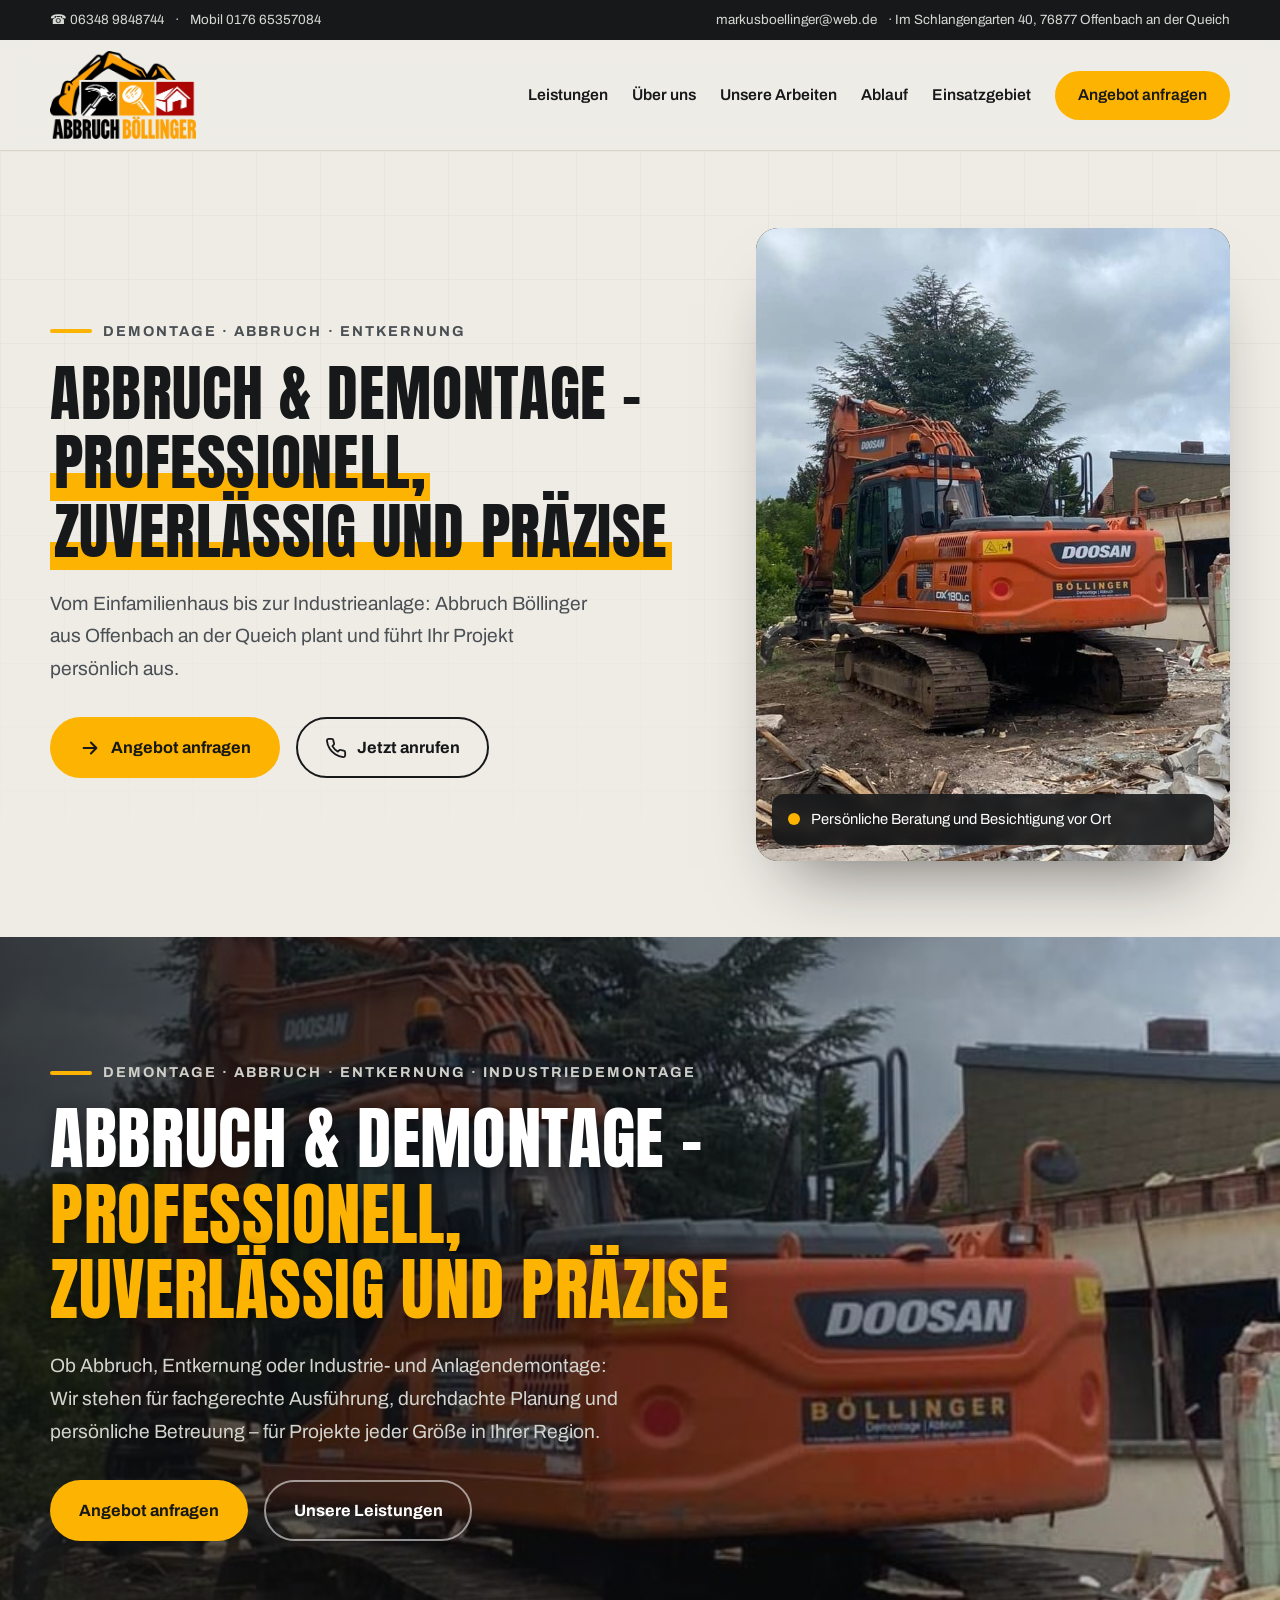
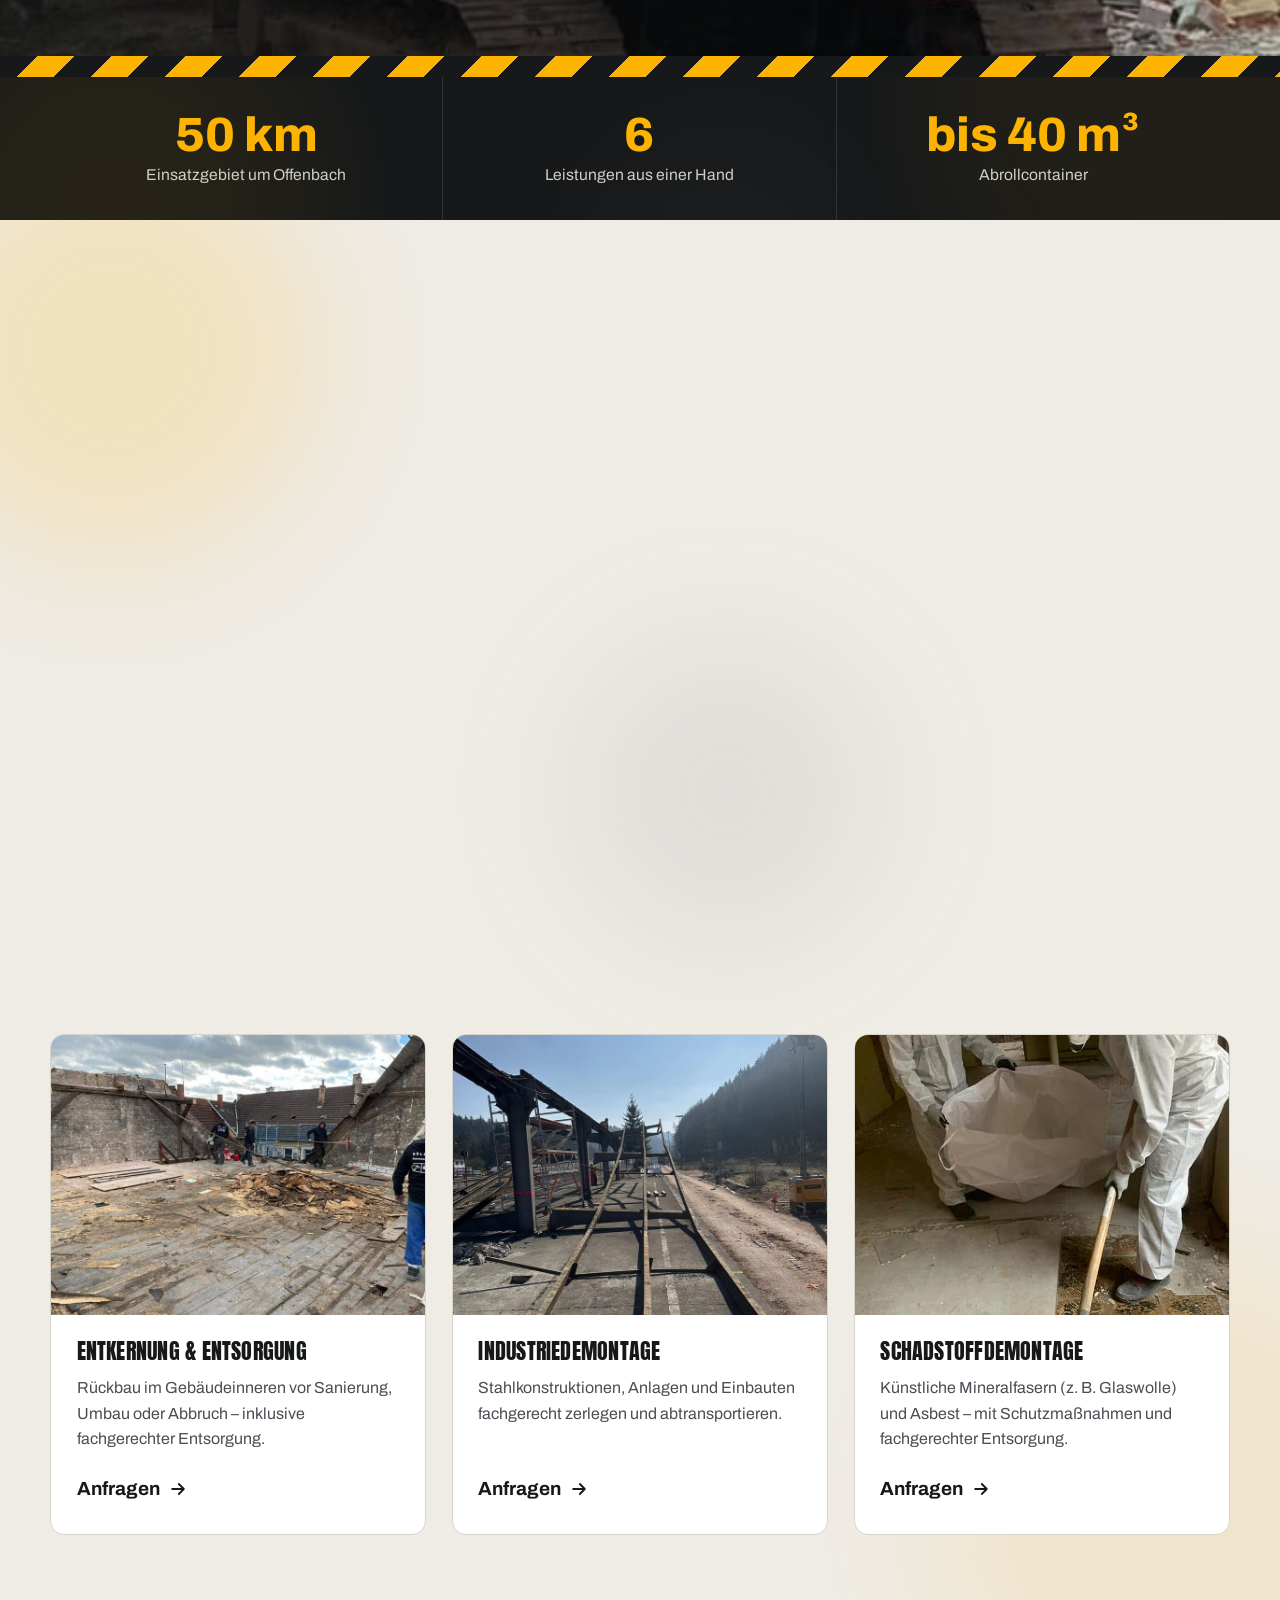
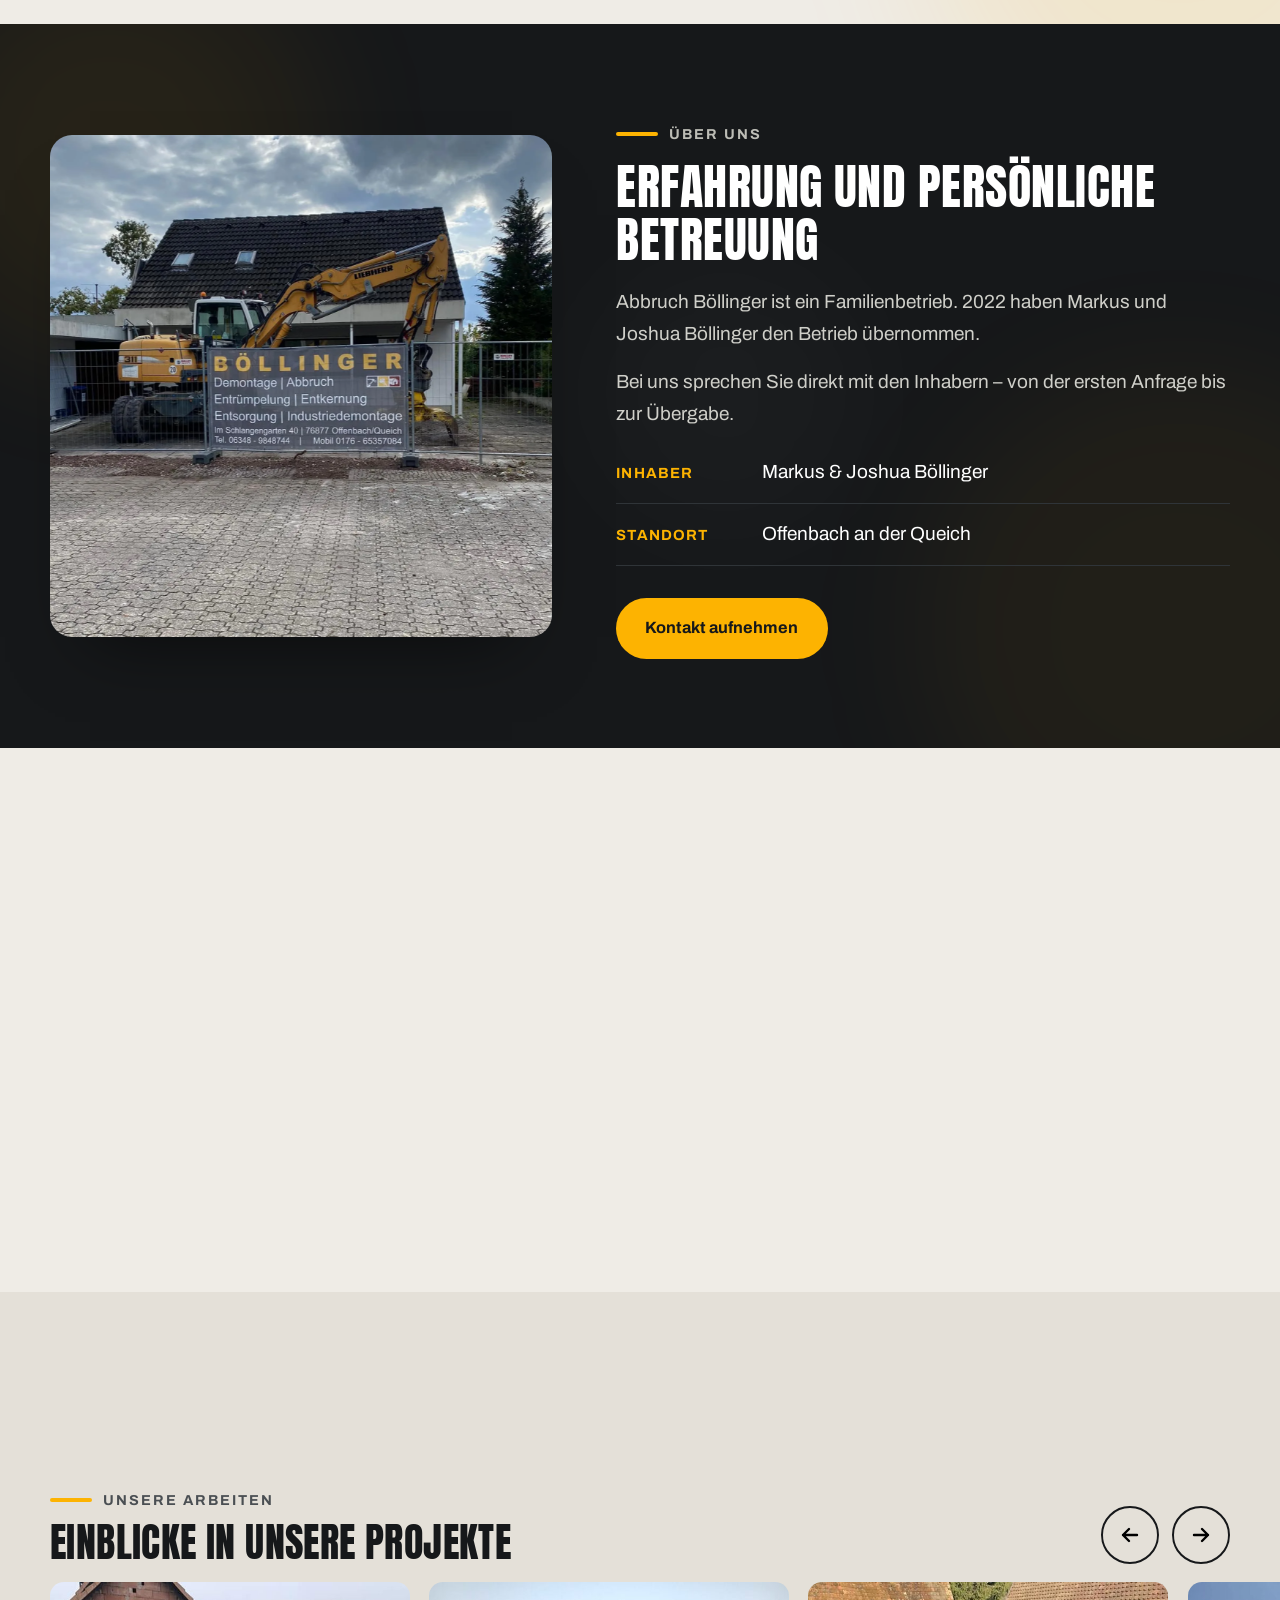
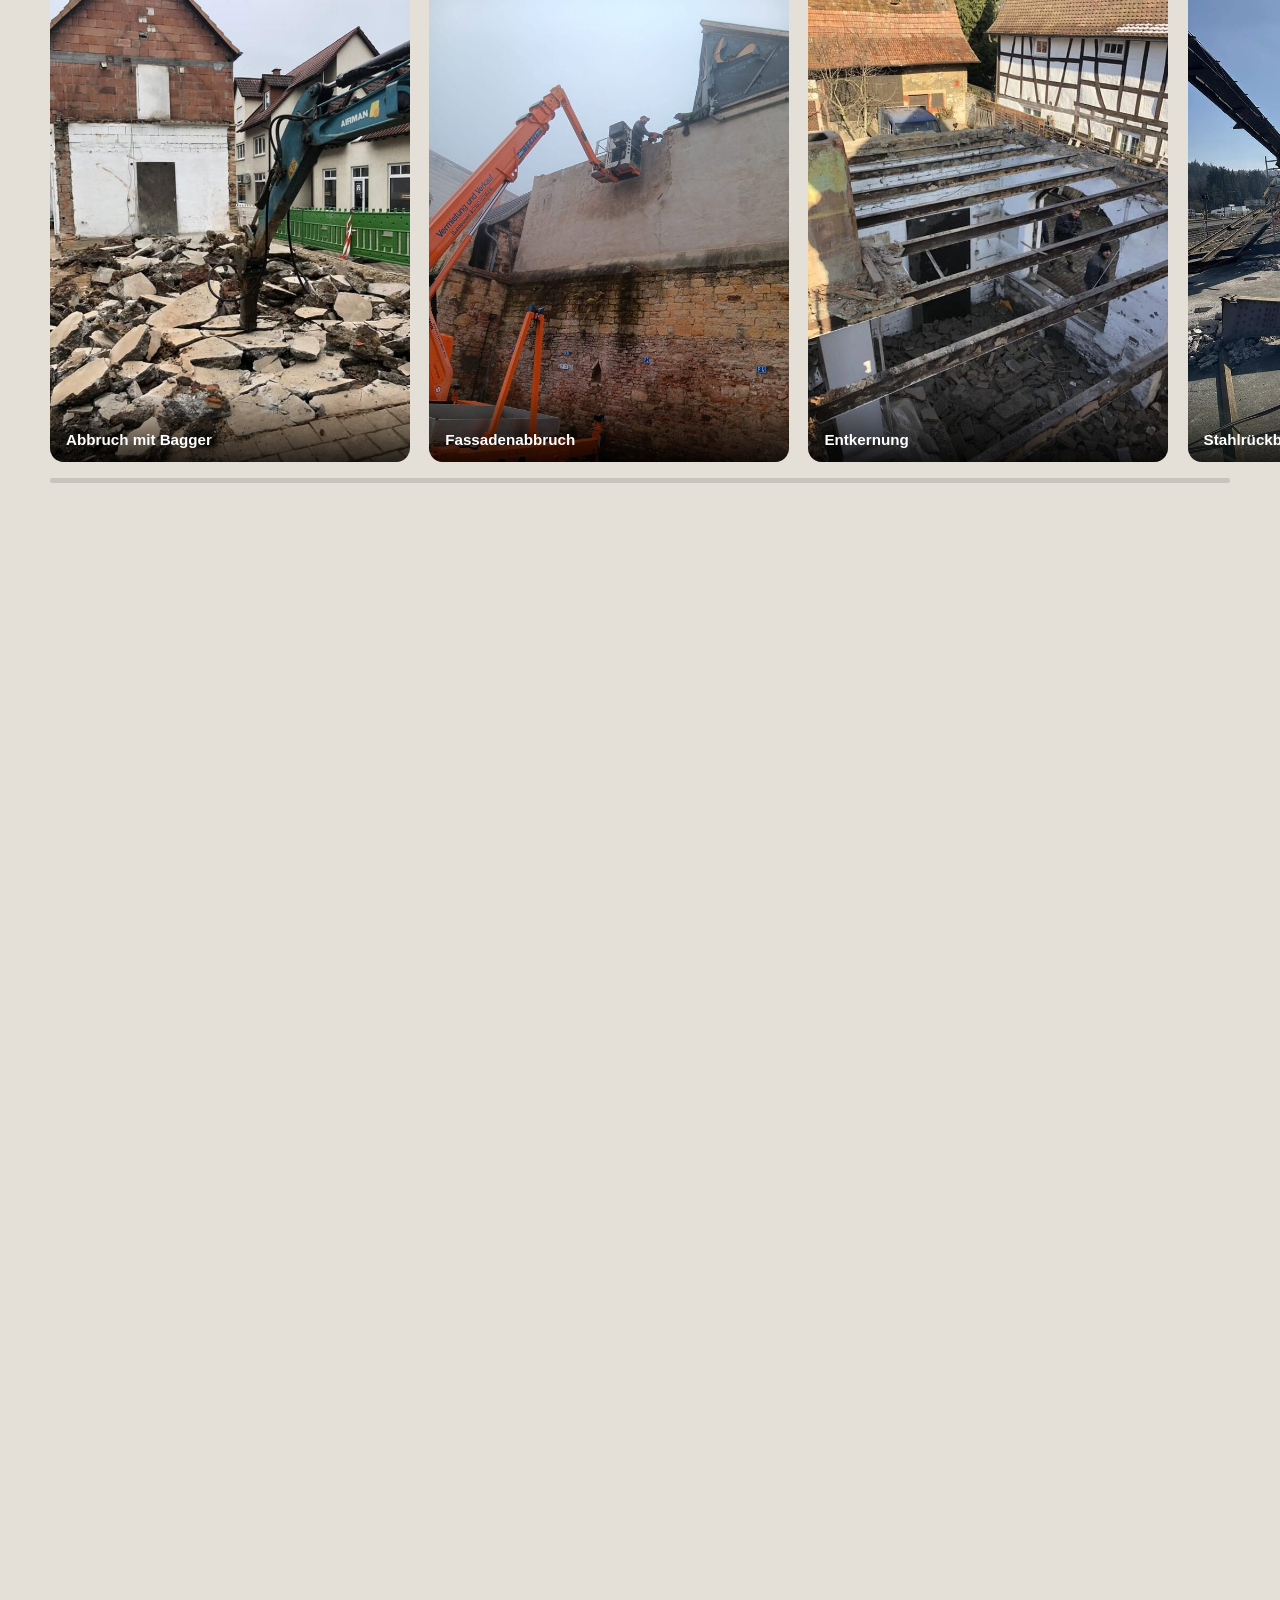
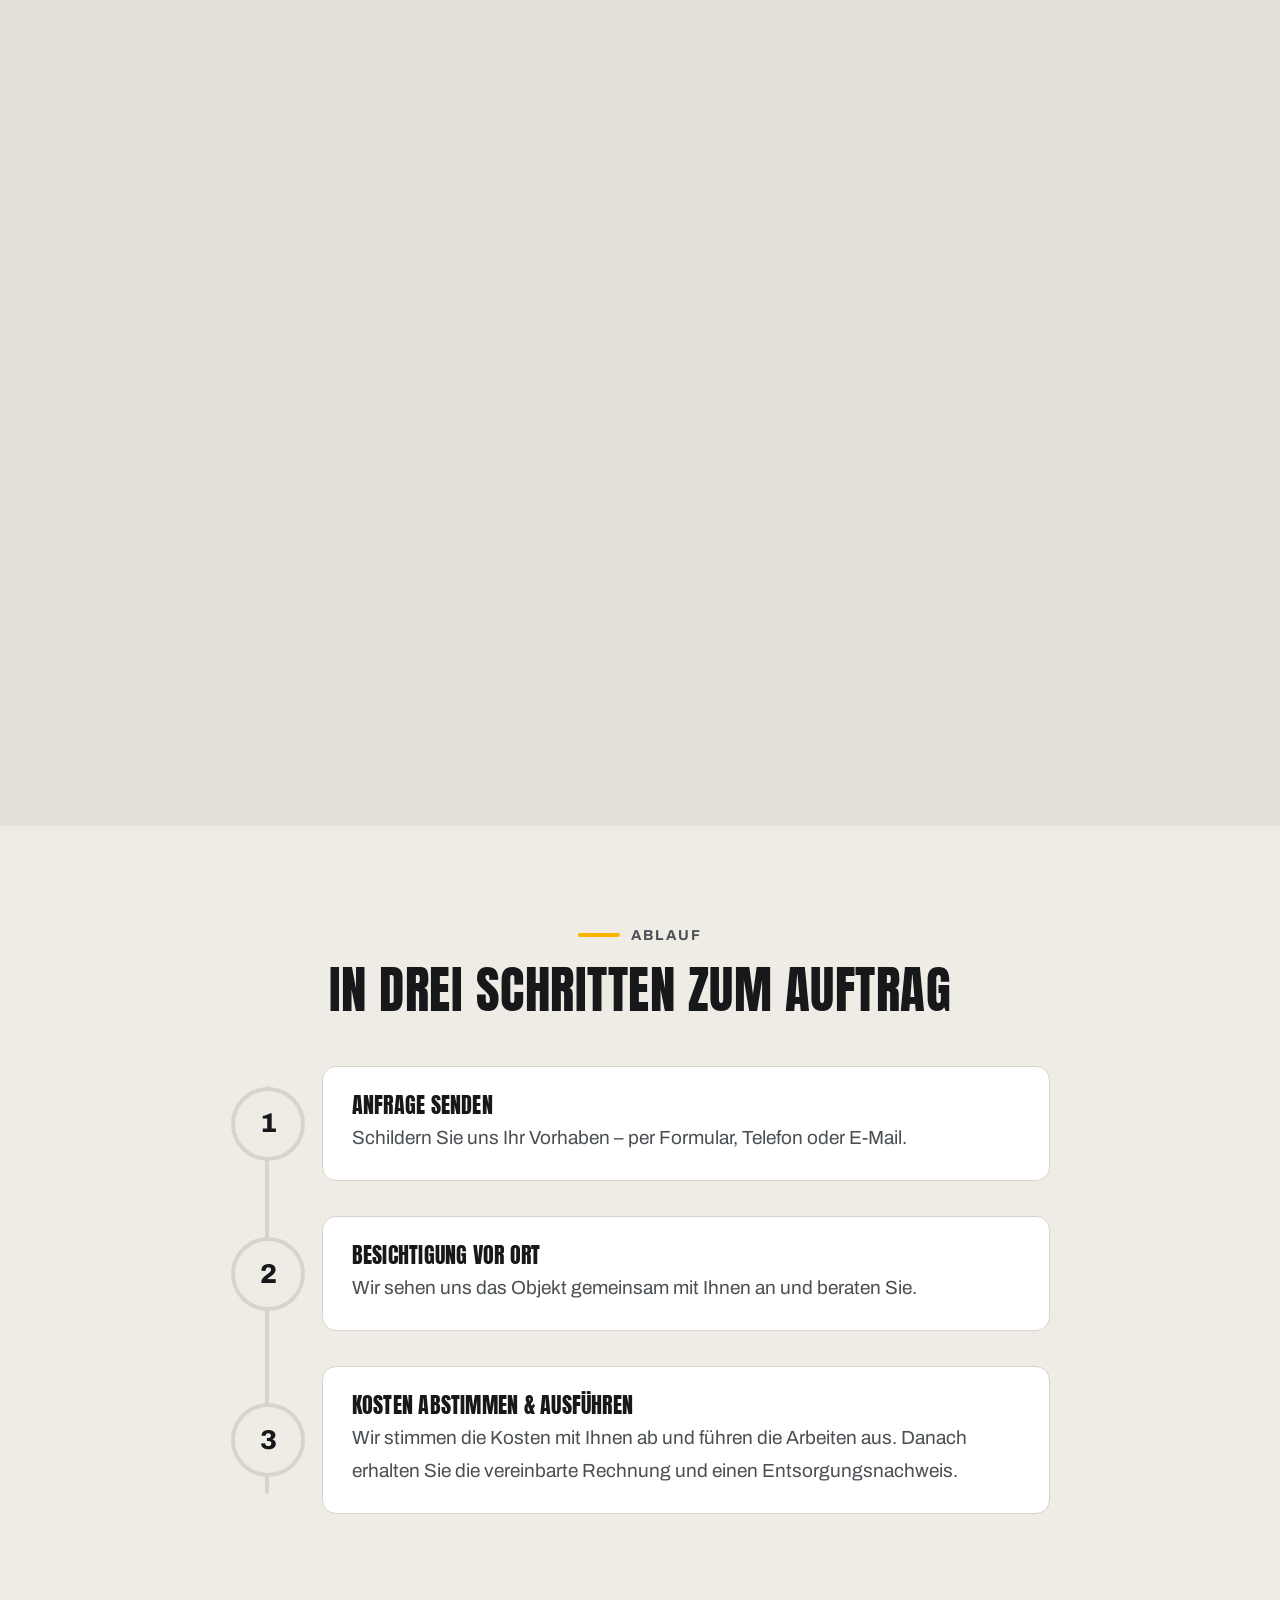
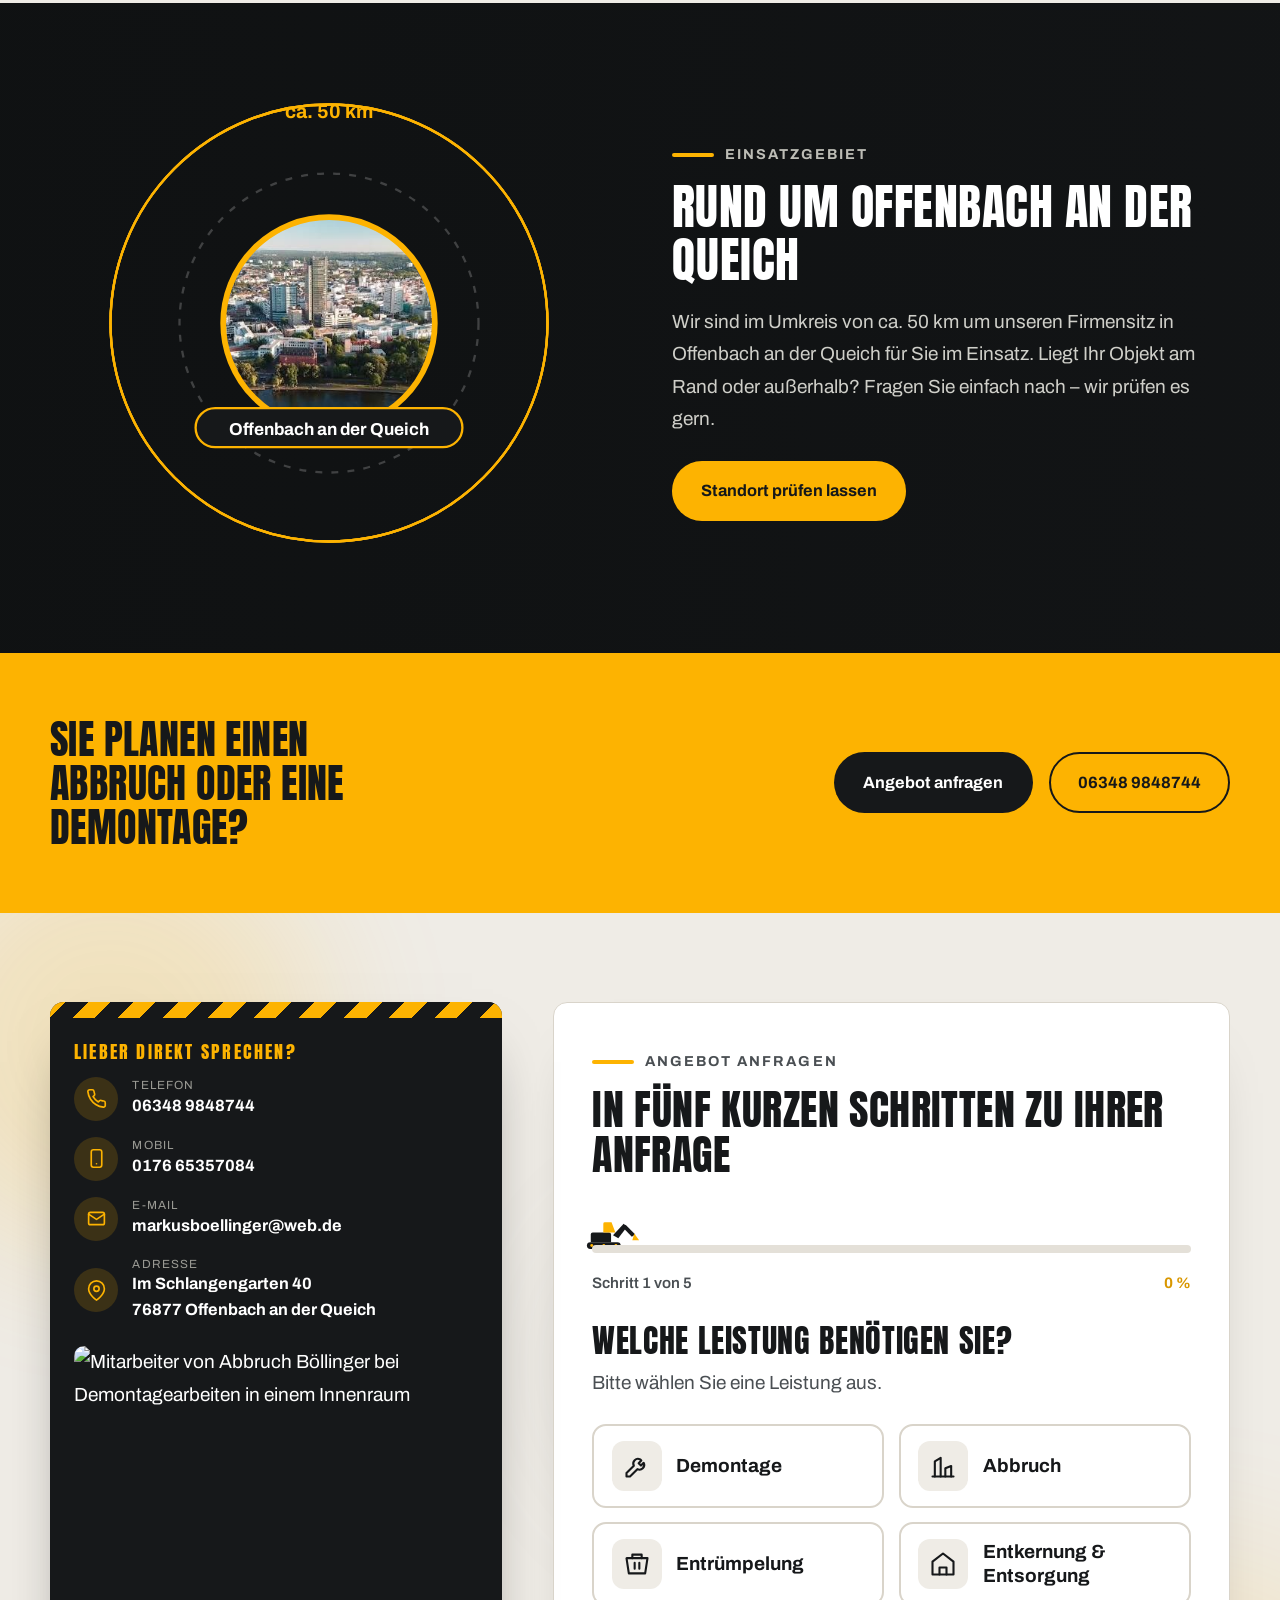
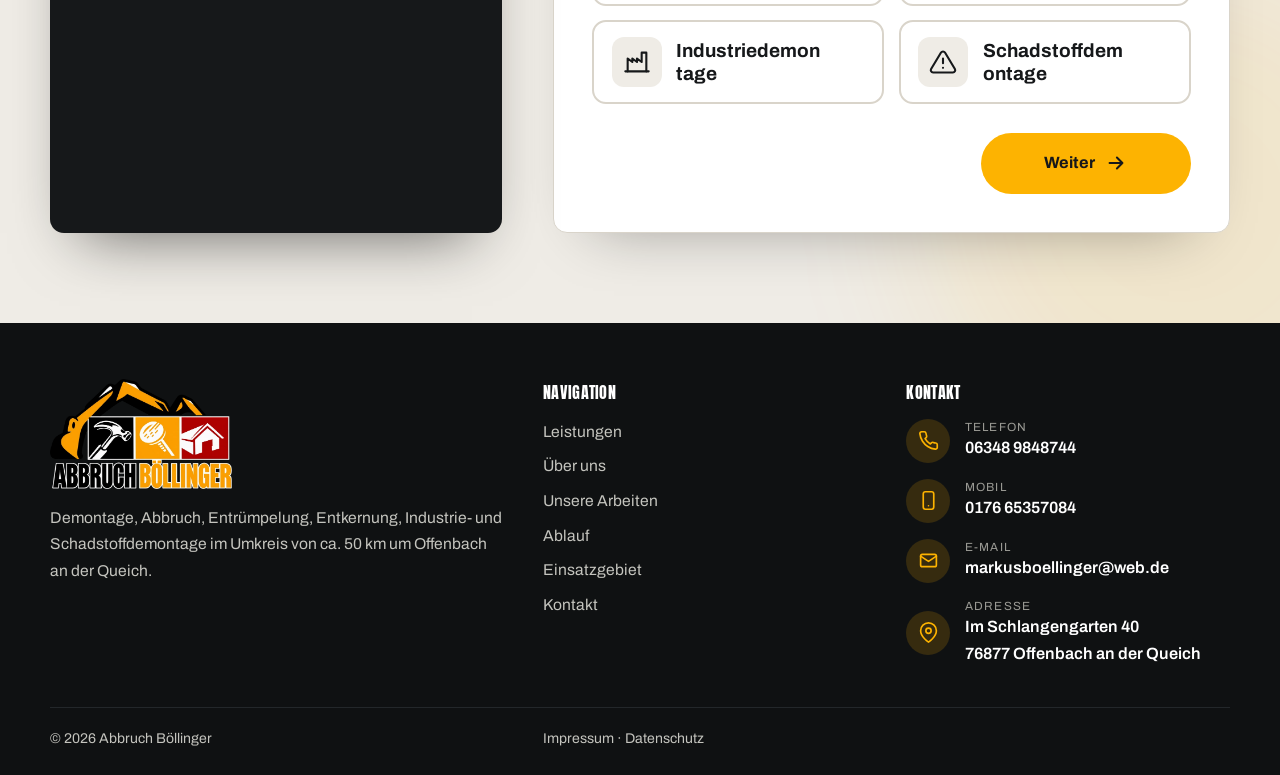
==== design2.html @ 09e42f6f "design2: Overlay der schwarzen Hero-Variante heller, Bild sichtbar Co-Authored-By: Claude Opus 5.5 <" ====
<!DOCTYPE html>
<html lang="de">
<head>
<meta charset="UTF-8" />
<meta name="viewport" content="width=device-width, initial-scale=1.0" />
<title>Abbruch Böllinger – Abbruch, Demontage &amp; Entkernung | Design 2</title>
<meta name="description" content="Abbruch Böllinger aus Offenbach an der Queich: Demontage, Abbruch, Entrümpelung, Entkernung, Industrie- und Schadstoffdemontage im Umkreis von ca. 50 km um Offenbach an der Queich." />
<meta name="theme-color" content="#16181a" />
<meta name="robots" content="noindex" />
<link rel="icon" href="assets/images/favicon.png" type="image/png" />
<link rel="preconnect" href="https://fonts.googleapis.com" />
<link rel="preconnect" href="https://fonts.gstatic.com" crossorigin />
<link href="https://fonts.googleapis.com/css2?family=Anton&family=Archivo:wght@400;500;600;700;800&display=swap" rel="stylesheet" />
<script>document.documentElement.classList.add('js');</script>
<style>
:root{
  --gold:#fdb301; --gold-d:#d99700; --fh:"Anton",Impact,"Arial Narrow",sans-serif; --ink:#16181a; --ink-2:#23272a; --concrete:#efece6; --concrete-2:#e4e0d8;
  --white:#fff; --grey:#4a4f53; --line:#d9d4ca; --red:#b3261e;
  --ff:"Archivo",system-ui,-apple-system,"Segoe UI",Roboto,sans-serif;
  --ease:cubic-bezier(.22,.7,.2,1); --r:14px; --wrap:1180px;
}
*,*::before,*::after{box-sizing:border-box}
html{scroll-behavior:smooth;scroll-padding-top:96px;-webkit-text-size-adjust:100%}
body{margin:0;font-family:var(--ff);font-size:19px;line-height:1.7;color:var(--ink);background:var(--concrete);overflow-x:hidden}
img{max-width:100%;display:block}
a{color:inherit}
h1,h2,h3{line-height:1.1;margin:0;font-family:var(--fh);font-weight:400;letter-spacing:.01em;text-transform:uppercase}
legend.fq,footer h4{font-family:var(--fh);font-weight:400;letter-spacing:.02em;text-transform:uppercase}
p{margin:0}
.wrap{width:min(var(--wrap),100% - 2.5rem);margin-inline:auto}
.sr{position:absolute;width:1px;height:1px;overflow:hidden;clip:rect(0 0 0 0);white-space:nowrap}
:focus-visible{outline:3px solid var(--gold);outline-offset:3px;border-radius:6px}
.skip{position:absolute;left:-999px;top:0;background:var(--gold);color:var(--ink);padding:.8rem 1.2rem;z-index:200;font-weight:700}
.skip:focus{left:1rem;top:1rem}

/* progress bar */
.progress{position:fixed;inset:0 0 auto 0;height:5px;z-index:120;background:transparent}
.progress i{display:block;height:100%;width:100%;background:var(--gold);transform:scaleX(0);transform-origin:left}

/* buttons */
.btn{display:inline-flex;align-items:center;justify-content:center;gap:.6rem;min-height:56px;padding:.9rem 1.7rem;border-radius:999px;border:2px solid transparent;font:inherit;font-weight:700;font-size:1.02rem;text-decoration:none;cursor:pointer;transition:transform .25s var(--ease),background-color .25s,color .25s,border-color .25s,box-shadow .25s}
.btn svg{width:22px;height:22px;flex:none}
.btn--gold{background:var(--gold);color:var(--ink)}
.btn--gold:hover{background:var(--gold-d);transform:translateY(-2px);box-shadow:0 14px 24px -12px rgba(217,151,0,.8)}
.btn--ghost{background:transparent;color:var(--ink);border-color:var(--ink)}
.btn--ghost:hover{background:var(--ink);color:var(--white)}
.btn--ghost-l{background:transparent;color:var(--white);border-color:rgba(255,255,255,.55)}
.btn--ghost-l:hover{background:var(--white);color:var(--ink)}
.btn--dark{background:var(--ink);color:var(--white)}
.btn--dark:hover{background:#000;transform:translateY(-2px)}

/* header */
.top{background:var(--ink);color:#d8d8d4;font-size:.84rem}
.top .wrap{display:flex;justify-content:space-between;gap:1rem;padding:.55rem 0;flex-wrap:wrap}
.top a{text-decoration:none}.top a:hover{color:var(--gold)}
.top span{display:inline-flex;gap:.5rem;align-items:center}
.top .mob{display:none}
header.nav{position:sticky;top:0;z-index:100;background:rgba(239,236,230,.94);backdrop-filter:blur(10px);border-bottom:1px solid var(--line);transition:box-shadow .3s}
header.nav.is-stuck{box-shadow:0 10px 30px -18px rgba(0,0,0,.45)}
.nav .wrap{display:flex;align-items:center;gap:1.5rem;min-height:110px;transition:min-height .3s var(--ease)}
.nav img.logo{height:88px;width:auto;transition:height .3s var(--ease)}
header.nav.is-stuck .wrap{min-height:84px}
header.nav.is-stuck img.logo{height:64px}
.nav nav{margin-left:auto;display:flex;gap:1.5rem;align-items:center}
.nav nav a{text-decoration:none;font-weight:600;font-size:.98rem;position:relative;padding:.3rem 0}
.nav nav a::after{content:"";position:absolute;left:0;right:0;bottom:-2px;height:3px;background:var(--gold);transform:scaleX(0);transform-origin:left;transition:transform .35s var(--ease)}
.nav nav a:hover::after{transform:scaleX(1)}
.burger{display:none;margin-left:auto;background:var(--ink);color:#fff;border:0;border-radius:12px;width:56px;height:56px;cursor:pointer}
.burger svg{width:26px;height:26px}

/* hero */
.hero{position:relative;padding:clamp(2.5rem,6vw,5rem) 0 clamp(3rem,6vw,5rem);overflow:hidden}
.hero::before{content:"";position:absolute;inset:0;background:
  linear-gradient(var(--concrete-2) 1px,transparent 1px) 0 0/100% 64px,
  linear-gradient(90deg,var(--concrete-2) 1px,transparent 1px) 0 0/64px 100%;opacity:.55;pointer-events:none;
  -webkit-mask-image:linear-gradient(180deg,#000 30%,transparent);mask-image:linear-gradient(180deg,#000 30%,transparent)}
.hero .wrap{position:relative;display:grid;grid-template-columns:1.15fr .85fr;gap:clamp(2rem,5vw,4.5rem);align-items:center}
.kicker{display:inline-flex;align-items:center;gap:.7rem;font-weight:700;font-size:.9rem;letter-spacing:.14em;text-transform:uppercase;color:var(--grey)}
.kicker::before{content:"";width:42px;height:4px;background:var(--gold);border-radius:2px}
.hero h1{font-size:clamp(2.3rem,5vw,3.9rem);margin:1rem 0 1.4rem}
.hero h1 .w{display:inline-block;position:relative}
.hero h1 .w--gold::after{content:"";position:absolute;left:-.08em;right:-.08em;bottom:.04em;height:.34em;background:var(--gold);z-index:-1;transform-origin:left;transform:scaleX(1)}
.js .hero h1 .w--gold::after{transform:scaleX(0);transition:transform 1s var(--ease) 1.5s}
.hero.is-on h1 .w--gold::after{transform:scaleX(1)}
.hero h1{position:relative;z-index:0}
.hero .lead{font-size:1.2rem;max-width:50ch;color:var(--grey)}
.fu{animation:fadeUp .9s var(--ease) both;animation-delay:var(--fd,0s)}
@keyframes fadeUp{from{opacity:0;transform:translateY(34px)}to{opacity:1;transform:none}}
/* Hintergrund-Bewegung */
.bgfx{position:absolute;inset:0;overflow:hidden;pointer-events:none;z-index:0}
.bgfx i{position:absolute;border-radius:50%;filter:blur(70px);opacity:.5;will-change:transform}
.bgfx i:nth-child(1){width:420px;height:420px;background:rgba(253,179,1,.35);left:-100px;top:-80px;animation:drift1 22s ease-in-out infinite alternate}
.bgfx i:nth-child(2){width:520px;height:520px;background:rgba(253,179,1,.22);right:-160px;bottom:-140px;animation:drift2 28s ease-in-out infinite alternate}
.bgfx i:nth-child(3){width:300px;height:300px;background:rgba(120,126,132,.25);left:45%;top:30%;animation:drift3 26s ease-in-out infinite alternate}
@keyframes drift1{to{transform:translate(220px,140px) scale(1.2)}}
@keyframes drift2{to{transform:translate(-240px,-120px) scale(1.15)}}
@keyframes drift3{to{transform:translate(-160px,120px) scale(.85)}}
.dust{position:absolute;inset:0;width:100%;height:100%;pointer-events:none;z-index:0}
.hero::before{animation:gridmove 40s linear infinite}
@keyframes gridmove{to{background-position:64px 64px,64px 64px}}
.fxs{position:relative;overflow:clip}
.fxs>.wrap{position:relative;z-index:1}
.dark{position:relative;overflow:hidden}
.dark>.wrap{position:relative;z-index:1}
.dark .bgfx i:nth-child(1){background:rgba(253,179,1,.14)}.dark .bgfx i:nth-child(2){background:rgba(253,179,1,.1)}.dark .bgfx i:nth-child(3){background:rgba(255,255,255,.05)}
.hero .cta{display:flex;flex-wrap:wrap;gap:1rem;margin-top:2rem}
.badge{display:inline-flex;align-items:center;gap:.8rem;margin-top:2rem;background:var(--white);border:1px solid var(--line);border-radius:var(--r);padding:.8rem 1.1rem;font-size:.95rem;font-weight:600}
.badge svg{width:30px;height:30px;color:var(--gold-d);flex:none}
.badge small{display:block;font-weight:500;color:var(--grey);font-size:.84rem}
.hero-media{position:relative;aspect-ratio:3/4;border-radius:22px;overflow:hidden;background:var(--ink);box-shadow:0 40px 70px -35px rgba(0,0,0,.55)}
.hero-media img{width:100%;height:100%;object-fit:cover}
.js .hero-media img{transform:scale(1.12);transition:transform 2.4s var(--ease)}
.hero.is-on .hero-media img{transform:scale(1)}
.tiles{position:absolute;inset:0;display:grid;grid-template-columns:repeat(6,1fr);grid-template-rows:repeat(8,1fr);pointer-events:none}
.tiles b{background:var(--ink-2);border:1px solid #101214;transition:transform 1s var(--ease),opacity .9s}
.tiles b:nth-child(3n){background:#2c3135}
.hero.is-on .tiles b{transform:translateY(46px) rotate(var(--rot,4deg));opacity:0}
.hero-tag{position:absolute;left:1rem;bottom:1rem;right:1rem;background:rgba(22,24,26,.86);backdrop-filter:blur(6px);color:#fff;border-radius:12px;padding:.8rem 1rem;font-size:.92rem;display:flex;gap:.7rem;align-items:center}
.hero-tag i{width:12px;height:12px;border-radius:50%;background:var(--gold);flex:none;animation:pulse 2.4s infinite}
@keyframes pulse{0%{box-shadow:0 0 0 0 rgba(253,179,1,.6)}70%{box-shadow:0 0 0 12px rgba(253,179,1,0)}100%{box-shadow:0 0 0 0 rgba(253,179,1,0)}}

/* hazard band */
.hazard{background:repeating-linear-gradient(-45deg,var(--gold) 0 26px,var(--ink) 26px 52px);background-size:74px 74px;height:22px;animation:slide 14s linear infinite}
@keyframes slide{to{background-position:74px 0}}

/* sections */
section{padding:clamp(3.5rem,7vw,6.5rem) 0}
.sec-head{max-width:720px;margin-bottom:3rem}
.sec-head h2{font-size:clamp(2rem,4.4vw,3.2rem);margin-top:.9rem}
.sec-head p{margin-top:1rem;color:var(--grey);font-size:1.1rem}
.dark{background:var(--ink);color:#fff}
.dark .kicker{color:#bdbdb6}.dark .sec-head p{color:#c4c4be}


.hero h1 .acc{background:linear-gradient(transparent 62%,var(--gold) 62%,var(--gold) 92%,transparent 92%);-webkit-box-decoration-break:clone;box-decoration-break:clone;padding:0 .06em}
/* hero dark */
.hero-dark{position:relative;background:#0f1011;color:#fff;overflow:hidden;padding:clamp(4rem,9vw,7.5rem) 0}
.hero-dark .bg{position:absolute;inset:0;background:url(assets/images/service-abbruch.jpg) center/cover;opacity:1}
.hero-dark::after{content:"";position:absolute;inset:0;background:linear-gradient(90deg,rgba(15,16,17,.78) 0%,rgba(15,16,17,.55) 45%,rgba(15,16,17,.15) 100%)}
.hero-dark .wrap{position:relative;z-index:1}
.hero-dark .in{max-width:720px}
.hero-dark .kicker{color:#cfcfc9}
.hero-dark h2{text-shadow:0 2px 18px rgba(0,0,0,.45);font-size:clamp(2.3rem,5.4vw,4.3rem);margin:1rem 0 1.4rem;color:#fff}
.hero-dark h2 .acc{color:var(--gold)}
.hero-dark p{font-size:1.2rem;max-width:52ch;color:#d4d4cf;margin:0 0 2rem}
.hero-dark .cta{display:flex;flex-wrap:wrap;gap:1rem}
/* stats */
.stats{padding:0;margin-top:-1px}
.stats .wrap{display:grid;grid-template-columns:repeat(3,1fr)}
.stat{padding:2rem 1.2rem;border-right:1px solid #2f3438;text-align:center}
.stat:last-child{border-right:0}
.stat strong{display:block;font-size:clamp(2rem,4vw,3rem);color:var(--gold);font-weight:800;line-height:1.1}
.stat>span{display:block;color:#cfcfc9;font-size:.98rem}

/* services */
.cards{display:grid;grid-template-columns:repeat(3,1fr);gap:1.6rem}
.card{background:var(--white);border-radius:var(--r);overflow:hidden;display:flex;flex-direction:column;border:1px solid var(--line);transition:transform .45s var(--ease),box-shadow .45s}
.card:hover{transform:translateY(-6px);box-shadow:0 30px 50px -30px rgba(0,0,0,.45)}
.card figure{margin:0;aspect-ratio:4/3;overflow:hidden;position:relative}
.card figure img{width:100%;height:100%;object-fit:cover;transition:transform 1.2s var(--ease)}
.card:hover figure img{transform:scale(1.07)}
.card figure::after{content:"";position:absolute;left:0;bottom:0;height:5px;width:100%;background:var(--gold);transform:scaleX(0);transform-origin:left;transition:transform .6s var(--ease)}
.card:hover figure::after{transform:scaleX(1)}
.card .body{padding:1.5rem 1.6rem 1.8rem;display:flex;flex-direction:column;gap:.7rem;flex:1}
.card h3{font-size:1.4rem}
.card p{color:var(--grey);font-size:1rem;line-height:1.6}
.card a.more{margin-top:auto;padding-top:.6rem;font-weight:700;text-decoration:none;display:inline-flex;gap:.5rem;align-items:center}
.card a.more svg{width:20px;transition:transform .3s var(--ease)}
.card a.more:hover svg{transform:translateX(6px)}

/* about */
.about .wrap{display:grid;grid-template-columns:.9fr 1.1fr;gap:clamp(2rem,5vw,4.5rem);align-items:center}
.about-media{position:relative;border-radius:22px;overflow:hidden;aspect-ratio:1/1;box-shadow:0 40px 70px -40px rgba(0,0,0,.6)}
.about-media img{width:100%;height:112%;object-fit:cover;will-change:transform}
.about h2{font-size:clamp(2rem,4.2vw,3rem);margin:.9rem 0 1.2rem}
.about p{color:#cfcfc9;margin-bottom:1rem}
.facts{list-style:none;margin:1.6rem 0 2rem;padding:0;display:grid;gap:.9rem}
.facts li{display:flex;gap:1rem;align-items:baseline;border-bottom:1px solid #2f3438;padding-bottom:.9rem}
.facts li span:first-child{width:130px;flex:none;color:var(--gold);font-weight:700;font-size:.92rem;text-transform:uppercase;letter-spacing:.08em}

/* why */
.why{display:grid;grid-template-columns:repeat(4,1fr);gap:1.4rem;counter-reset:w}
.why div{background:var(--white);border-radius:var(--r);padding:1.8rem 1.5rem;border:1px solid var(--line);position:relative;counter-increment:w;transition:transform .4s var(--ease)}
.why div:hover{transform:translateY(-4px)}
.why div::before{content:"0" counter(w);display:block;font-weight:800;font-size:2.4rem;color:var(--gold);line-height:1;margin-bottom:.9rem}
.why h3{font-size:1.22rem;margin-bottom:.4rem}
.why p{font-size:.98rem;line-height:1.55;color:var(--grey)}

/* gallery */
.gal-wrap{position:relative}
.gallery{display:flex;gap:1.2rem;overflow-x:auto;scroll-snap-type:x mandatory;scroll-padding-inline:max(1.25rem,calc((100vw - var(--wrap))/2));padding:0 max(1.25rem,calc((100vw - var(--wrap))/2)) 1.4rem;scrollbar-width:thin;scrollbar-color:var(--gold) transparent}
.gallery button{flex:0 0 clamp(260px,30vw,360px);aspect-ratio:3/4;scroll-snap-align:start;border:0;padding:0;border-radius:var(--r);overflow:hidden;cursor:zoom-in;position:relative;background:var(--ink-2)}
.gallery button img{width:100%;height:100%;object-fit:cover;transition:transform 1.2s var(--ease)}
.gallery button:hover img{transform:scale(1.06)}
.gallery button span{position:absolute;left:0;right:0;bottom:0;padding:2.5rem 1rem .9rem;background:linear-gradient(transparent,rgba(0,0,0,.8));color:#fff;font-weight:600;font-size:.95rem;text-align:left}
.gal-ctrl{display:flex;gap:.8rem;justify-content:flex-end;margin-bottom:1.2rem}
.gal-ctrl button{width:58px;height:58px;border-radius:50%;border:2px solid var(--ink);background:transparent;cursor:pointer;display:grid;place-items:center;transition:background-color .25s,color .25s}
.gal-ctrl button:hover{background:var(--ink);color:#fff}
.gal-ctrl svg{width:24px;height:24px}
.lb{position:fixed;inset:0;z-index:300;background:rgba(10,11,12,.94);display:none;align-items:center;justify-content:center;padding:1rem}
.lb.on{display:flex;animation:fade .3s}
.lb img{max-height:86vh;max-width:min(92vw,1000px);border-radius:12px}
.lb button{position:absolute;width:60px;height:60px;border-radius:50%;border:0;background:var(--gold);color:var(--ink);cursor:pointer;display:grid;place-items:center}
.lb button svg{width:26px;height:26px}
.lb .x{top:1rem;right:1rem}.lb .p{left:1rem;top:50%}.lb .n{right:1rem;top:50%}
@keyframes fade{from{opacity:0}to{opacity:1}}

/* process */
.tl{position:relative;display:grid;gap:2.2rem;max-width:820px;margin-inline:auto;padding-left:92px}
.tl-line{position:absolute;left:35px;top:20px;bottom:20px;width:4px;background:var(--line);border-radius:2px}
.tl-line i{display:block;width:100%;height:100%;background:var(--gold);border-radius:2px;transform:scaleY(0);transform-origin:top}
.tl-step{position:relative;background:var(--white);border:1px solid var(--line);border-radius:var(--r);padding:1.6rem 1.8rem}
.tl-step .n{position:absolute;left:-92px;top:50%;translate:0 -50%;width:74px;height:74px;border-radius:50%;background:var(--concrete);border:4px solid var(--line);display:grid;place-items:center;font-weight:800;font-size:1.7rem;transition:background-color .5s,border-color .5s,transform .5s var(--ease)}
.tl-step.is-on .n{background:var(--gold);border-color:var(--gold);transform:scale(1.08)}
.tl-step h3{font-size:1.4rem;margin-bottom:.3rem}
.tl-step p{color:var(--grey)}
.note{max-width:820px;margin:2rem auto 0;text-align:center;color:var(--grey)}

/* area */
.area .wrap{display:grid;grid-template-columns:1fr 1fr;gap:clamp(2rem,5vw,4rem);align-items:center}
.radar{position:relative;aspect-ratio:1/1;max-width:460px;margin-inline:auto;width:100%}
.radar svg{width:100%;height:100%}
.ring{transform-origin:50% 50%;fill:none;stroke:var(--gold);stroke-width:2}
.ring.r1{animation:ring 4.5s ease-out infinite}.ring.r2{animation:ring 4.5s ease-out 1.5s infinite}.ring.r3{animation:ring 4.5s ease-out 3s infinite}
@keyframes ring{0%{transform:scale(.1);opacity:.9}100%{transform:scale(1);opacity:0}}
.area h2{font-size:clamp(2rem,4.2vw,3rem);margin:.9rem 0 1.2rem}
.area p{color:#cfcfc9;margin-bottom:1.6rem}


/* Galerie: gepinnt, vertikales Scrollen schiebt seitlich */
.pin-head{display:flex;justify-content:space-between;align-items:flex-end;gap:1rem;margin-bottom:1.6rem}
.pin:not(.pin-on){padding:clamp(3.5rem,7vw,6rem) 0 3rem}
.pbar{display:none;height:5px;border-radius:3px;background:rgba(0,0,0,.12);margin-top:1.4rem;overflow:hidden}
.pbar i{display:block;height:100%;background:var(--gold);transform:scaleX(0);transform-origin:left}
.gcta{flex:0 0 clamp(260px,30vw,360px);aspect-ratio:3/4;scroll-snap-align:start;background:var(--ink);color:#fff;border-radius:var(--r);padding:1.6rem;display:flex;flex-direction:column;justify-content:center;gap:.9rem}
.gcta h3{font-size:1.6rem}.gcta p{color:#c4c4be;font-size:1rem;line-height:1.55}
.gcta .btn{min-height:50px;padding:.6rem 1.2rem}
.pin-on{padding:0!important}
.pin-on .pin-stick{position:sticky;top:0;height:100vh;display:flex;flex-direction:column;justify-content:center;padding:96px 0 1rem;overflow:hidden}
.pin-on .pin-head{margin-bottom:1.1rem}.pin-on .sec-head h2{font-size:clamp(1.9rem,3.2vw,2.5rem);margin-top:.5rem}.pin-on .pbar{margin-top:1rem}
.pin-on .gallery{overflow:hidden;scroll-snap-type:none;padding-bottom:0}
.pin-on .gallery button,.pin-on .gcta{flex:0 0 auto;height:clamp(320px,calc(100vh - 262px),480px);aspect-ratio:3/4;width:auto}
.pin-on .pbar{display:block}
.pin-on .gcta{padding:1.3rem;gap:.6rem}.pin-on .gcta h3{font-size:1.35rem}.pin-on .gcta p{font-size:.92rem;line-height:1.45}
/* Einsatzgebiet: Hintergrundbild */
.area-bg{position:absolute;inset:0;z-index:0;overflow:hidden}
.area-bg::before{content:"";position:absolute;inset:-4%;background:url(https://shahzadishaq.site/wp-content/uploads/bollinger/offenbach-hauptstrasse.webp) center/cover;animation:kb 36s ease-in-out infinite alternate}
.area-bg::after{content:"";position:absolute;inset:0;background:linear-gradient(90deg,rgba(15,17,18,.93) 0%,rgba(15,17,18,.8) 45%,rgba(15,17,18,.55) 100%)}
@keyframes kb{to{transform:scale(1.1) translate(-1.5%,1%)}}
.ring{animation-name:ring2!important}
@keyframes ring2{0%{transform:scale(.48);opacity:.9}100%{transform:scale(1);opacity:0}}

/* cta band */
.band{background:var(--gold);padding:clamp(2.5rem,5vw,4rem) 0}
.band .wrap{display:flex;flex-wrap:wrap;gap:1.5rem;justify-content:space-between;align-items:center}
.band h2{font-size:clamp(1.7rem,3.6vw,2.5rem);max-width:20ch}
.band .cta{display:flex;gap:1rem;flex-wrap:wrap}

/* funnel */
.contact .wrap{display:grid;grid-template-columns:.8fr 1.2fr;gap:clamp(1.5rem,4vw,3.5rem);align-items:stretch}
.sign{position:relative;display:flex;flex-direction:column;background:var(--ink);color:#fff;border-radius:var(--r);overflow:hidden;box-shadow:0 30px 60px -30px rgba(0,0,0,.6)}
.sign .stripe{height:16px;background:repeating-linear-gradient(-45deg,var(--gold) 0 16px,var(--ink) 16px 32px)}
.sign .in{padding:1.4rem 1.5rem 1.6rem;flex:1;display:flex;flex-direction:column}
.sign h3{font-size:1.15rem;letter-spacing:.12em;text-transform:uppercase;color:var(--gold);margin-bottom:1rem}
.sign dl{margin:0;display:grid;gap:.1rem}
.sign dt{font-size:.78rem;letter-spacing:.12em;text-transform:uppercase;color:#9a9a94;margin-top:.8rem}
.sign dd{margin:0;font-size:1.1rem;font-weight:700;min-height:1.7em;border-bottom:1px dashed #3a4045;padding-bottom:.3rem;color:#6d7378}
.sign dd.set{color:#fff;animation:pop .6s var(--ease)}
@keyframes pop{0%{background:rgba(253,179,1,.5);transform:translateX(-6px)}100%{background:transparent;transform:none}}
.sign .tel{font-size:.95rem;color:#cfcfc9}
.sign-pic{margin:1.4rem 0 0;border-radius:calc(var(--r) - 4px);overflow:hidden;flex:1 1 auto;min-height:260px;position:relative}
.sign-pic img{position:absolute;inset:0;width:100%;height:100%;object-fit:cover;display:block}
.sign .tel>a{color:#fff;font-weight:700;text-decoration:none;display:block;font-size:1.25rem}
.sign .tel>a:hover{color:var(--gold)}
.sign ul.ct{list-style:none;padding:0;margin:1rem 0 0;display:grid;gap:.5rem;font-size:.95rem;color:#cfcfc9}
.sign ul.ct a{text-decoration:none}.sign ul.ct a:hover{color:var(--gold)}

.fcard{background:var(--white);border:1px solid var(--line);border-radius:var(--r);padding:clamp(1.3rem,3vw,2.4rem);box-shadow:0 30px 60px -40px rgba(0,0,0,.4)}
.track{position:relative;height:64px;margin-bottom:.4rem}
.track .rail{position:absolute;left:0;right:0;bottom:12px;height:8px;border-radius:4px;background:var(--concrete-2);overflow:hidden}
.track .rail i{display:block;height:100%;width:0;background:repeating-linear-gradient(-45deg,var(--gold) 0 10px,var(--gold-d) 10px 20px);transition:width .8s var(--ease)}
.dig{position:absolute;bottom:14px;left:0;width:58px;translate:-8px 0;transition:left .8s var(--ease);color:var(--ink)}
.dig svg{width:58px;height:auto;display:block}
.dig .arm{transform-origin:20px 22px;animation:dig 2.4s ease-in-out infinite}
@keyframes dig{0%,100%{transform:rotate(0)}50%{transform:rotate(-9deg)}}
.stepmeta{display:flex;justify-content:space-between;font-weight:600;font-size:.95rem;color:var(--grey);margin-bottom:1.6rem}
.stepmeta b{color:var(--gold-d)}
.fs{border:0;margin:0;padding:0;min-width:0;animation:fin .5s var(--ease)}
.fs[hidden]{display:none}
@keyframes fin{from{opacity:0;transform:translateX(24px)}to{opacity:1;transform:none}}
.fq{font-size:clamp(1.5rem,3vw,2rem);font-weight:800;line-height:1.2;padding:0;margin-bottom:.4rem;outline:none}
.fh{color:var(--grey);margin-bottom:1.5rem}
.opts{display:grid;grid-template-columns:repeat(2,minmax(0,1fr));gap:.9rem}
.opt input{position:absolute;opacity:0;pointer-events:none}
.opt label{display:flex;align-items:center;gap:.9rem;min-height:84px;padding:.9rem 1.1rem;border:2px solid var(--line);border-radius:var(--r);cursor:pointer;background:var(--white);transition:border-color .25s,background-color .25s,transform .25s var(--ease),box-shadow .25s}
.opt label:hover{border-color:var(--gold);transform:translateY(-2px)}
.opt input:focus-visible+label{outline:3px solid var(--gold);outline-offset:2px}
.opt input:checked+label{border-color:var(--gold);background:#fff7e3;box-shadow:0 12px 24px -16px rgba(217,151,0,.9)}
.opt .ic{width:50px;height:50px;border-radius:12px;background:var(--concrete);display:grid;place-items:center;flex:none;transition:background-color .25s}
.opt input:checked+label .ic{background:var(--gold)}
.opt .ic svg{width:28px;height:28px}
.opt .t{font-weight:700;line-height:1.25;min-width:0;overflow-wrap:anywhere;hyphens:auto}.opt .t small{display:block;font-weight:500;color:var(--grey);font-size:.86rem;margin-top:.2rem}
.opt .ck{margin-left:auto;width:28px;height:28px;border-radius:50%;background:var(--gold);display:grid;place-items:center;transform:scale(0);transition:transform .35s var(--ease);flex:none}
.opt .ck svg{width:16px;height:16px}
.opt input:checked+label .ck{transform:scale(1)}
.field{margin-bottom:1.1rem}
.field label{display:block;font-weight:700;margin-bottom:.4rem}
.field input,.field textarea{width:100%;font:inherit;font-size:1.05rem;padding:1rem 1.1rem;border:2px solid var(--line);border-radius:12px;background:#fff;color:var(--ink);transition:border-color .2s}
.field input:focus,.field textarea:focus{outline:none;border-color:var(--gold)}
.field [aria-invalid="true"]{border-color:var(--red);background:#fdf3f2}
.grid2{display:grid;grid-template-columns:1fr 1fr;gap:1rem}
.consent{display:flex;gap:.8rem;align-items:flex-start;font-size:.95rem;color:var(--grey);cursor:pointer}
.consent input{width:26px;height:26px;margin-top:.1rem;accent-color:var(--gold-d);flex:none}
.hp{position:absolute;left:-9999px}
.ferr{margin-top:1rem;padding:.9rem 1.1rem;border-radius:12px;background:#fdf3f2;border:1px solid #efc9c5;color:#8f2118;font-weight:600}
.ferr[hidden]{display:none}
.fnav{display:flex;gap:1rem;justify-content:space-between;margin-top:1.8rem}
.fnav .btn{min-width:150px}
.fnav .next{margin-left:auto;min-width:210px}
.fnav .back[hidden]{display:none}
.done{text-align:center;display:grid;gap:1rem;justify-items:center;animation:fin .6s var(--ease)}
.done[hidden]{display:none}
.done .tick{width:84px;height:84px;border-radius:50%;background:var(--gold);display:grid;place-items:center}
.done .tick svg{width:40px;height:40px;stroke-dasharray:40;stroke-dashoffset:40;animation:draw .7s .3s forwards}
@keyframes draw{to{stroke-dashoffset:0}}
.done p{max-width:46ch;color:var(--grey)}
.fcard.is-done .fbody{display:none}
.trust{list-style:none;margin:1.4rem 0 0;padding:0;display:flex;flex-wrap:wrap;gap:.5rem 1.4rem;justify-content:center;font-size:.9rem;color:var(--grey)}
.trust li::before{content:"✓ ";color:var(--gold-d);font-weight:800}

/* footer */
footer{background:#0f1112;color:#c4c4be;padding:3.5rem 0 1.5rem;font-size:.98rem}
footer .wrap{display:grid;grid-template-columns:1.4fr 1fr 1fr;gap:2.5rem}
footer img{height:110px;width:auto;margin-bottom:1rem}
footer h4{color:#fff;margin:0 0 .8rem;font-size:1rem}
footer ul{list-style:none;margin:0;padding:0;display:grid;gap:.5rem}
footer a{text-decoration:none}footer a:hover{color:var(--gold)}
.legal{margin-top:2.5rem;padding-top:1.2rem;border-top:1px solid #23272a;display:flex;justify-content:space-between;gap:1rem;flex-wrap:wrap;font-size:.88rem}


.cl{list-style:none;margin:0;padding:0;display:grid;gap:1rem}
.cl li{display:flex;gap:.9rem;align-items:center}
.cl .ico{width:44px;height:44px;border-radius:50%;background:rgba(253,179,1,.16);color:var(--gold);display:grid;place-items:center;flex:none;transition:background-color .3s,color .3s}
.cl li:hover .ico{background:var(--gold);color:var(--ink)}
.cl .ico svg{width:21px;height:21px}
.cl small{display:block;font-size:.74rem;letter-spacing:.1em;text-transform:uppercase;color:#9a9a94;line-height:1.3}
.cl a{color:#fff;font-weight:700;text-decoration:none;font-size:1.02rem;line-height:1.35}
.cl a:hover{color:var(--gold)}
.sign .tel .tl-q{font-size:.95rem;color:#cfcfc9;margin-bottom:1rem}
footer .cl a{font-weight:600}
/* floating call */
.fab{position:fixed;right:1rem;bottom:1rem;z-index:90;display:none}
.fab a{display:flex;align-items:center;gap:.6rem;background:var(--gold);color:var(--ink);font-weight:800;text-decoration:none;border-radius:999px;padding:1rem 1.4rem;box-shadow:0 14px 30px -10px rgba(0,0,0,.5)}
.fab svg{width:22px;height:22px}

/* reveal */
.js .rv{opacity:0;transform:translateY(32px);transition:opacity .9s var(--ease),transform .9s var(--ease);transition-delay:var(--d,0s)}
.js .rv.in{opacity:1;transform:none}

@media (max-width:1020px){
  .nav nav{display:none}.burger{display:grid;place-items:center}
  .nav nav.open{display:flex;position:absolute;left:0;right:0;top:100%;flex-direction:column;align-items:stretch;gap:0;background:var(--concrete);border-bottom:1px solid var(--line);padding:.5rem 1.25rem 1.2rem;margin:0}
  .nav nav.open a{padding:1rem 0;border-bottom:1px solid var(--line);font-size:1.1rem}
  .hero .wrap,.about .wrap,.area .wrap,.contact .wrap{grid-template-columns:1fr}
  .hero-media{max-width:480px;aspect-ratio:4/4.4}
  .cards{grid-template-columns:repeat(2,1fr)}.why{grid-template-columns:repeat(2,1fr)}
  .stats .wrap{grid-template-columns:repeat(3,1fr)}
  .sign{position:static}.sign-pic{flex:none;aspect-ratio:4/3;min-height:0}
  footer .wrap{grid-template-columns:1fr 1fr}.fab{display:block}
}
@media (max-width:620px){
  body{font-size:18px}
  .top .hide{display:none}.top .mob{display:inline-flex}
  .top .wrap{justify-content:center;padding:.6rem 0;font-size:.9rem}.top .wrap>span{gap:0;flex-wrap:wrap;justify-content:center}
  .nav .wrap{min-height:88px}.nav img.logo{height:68px}header.nav.is-stuck img.logo{height:56px}footer img{height:90px}
  .cards,.why,.opts,.grid2{grid-template-columns:1fr}
  .stats .wrap{grid-template-columns:1fr}.stat{border-right:0;border-bottom:1px solid #2f3438}.stat:last-child{border-bottom:0}
  footer .wrap{grid-template-columns:1fr}
  .tl{padding-left:70px}.tl-line{left:24px}.tl-step .n{left:-70px;width:52px;height:52px;font-size:1.3rem}
  .fnav .btn{min-width:0}.fnav .next{flex:1;min-width:0}
  .facts li{flex-direction:column;gap:.2rem}
}
@media (prefers-reduced-motion:reduce){
  *,*::before,*::after{animation:none!important;transition:none!important;scroll-behavior:auto!important}
  .js .rv{opacity:1;transform:none}.tiles{display:none}
  .js .hero-media img{transform:none}.js .hero h1 .w--gold::after{transform:scaleX(1)}
}
</style>
</head>
<body>
<a class="skip" href="#kontakt">Zum Anfrageformular springen</a>
<div class="progress" aria-hidden="true"><i id="prog"></i></div>

<div class="top">
  <div class="wrap">
    <span><a href="tel:+4963489848744">☎ 06348 9848744</a><span class="mob">&nbsp;·&nbsp;<a href="mailto:markusboellinger@web.de">✉ E-Mail schreiben</a></span><span class="hide">&nbsp;·&nbsp;<a href="tel:+4917665357084">Mobil 0176 65357084</a></span></span>
    <span class="hide"><a href="mailto:markusboellinger@web.de">markusboellinger@web.de</a>&nbsp;·&nbsp;Im Schlangengarten 40, 76877 Offenbach an der Queich</span>
  </div>
</div>

<header class="nav" id="nav">
  <div class="wrap">
    <a href="#top" aria-label="Abbruch Böllinger – zur Startseite"><img class="logo" src="assets/images/logo-boellinger-header.webp" alt="Abbruch Böllinger" width="640" height="386" /></a>
    <button class="burger" id="burger" aria-expanded="false" aria-controls="mainnav" aria-label="Menü öffnen"><svg viewBox="0 0 24 24" fill="none" stroke="currentColor" stroke-width="2.2" stroke-linecap="round"><path d="M4 7h16M4 12h16M4 17h16"/></svg></button>
    <nav id="mainnav" aria-label="Hauptnavigation">
      <a href="#leistungen">Leistungen</a>
      <a href="#ueber-uns">Über uns</a>
      <a href="#arbeiten">Unsere Arbeiten</a>
      <a href="#ablauf">Ablauf</a>
      <a href="#einsatzgebiet">Einsatzgebiet</a>
      <a href="#kontakt" class="btn btn--gold" style="min-height:48px;padding:.6rem 1.3rem">Angebot anfragen</a>
    </nav>
  </div>
</header>

<main id="top">
<!-- HERO -->
<div class="hero" id="hero">
  <div class="wrap">
    <div>
      <span class="kicker fu" style="--fd:.1s">Demontage · Abbruch · Entkernung</span>
      <h1 class="fu" style="--fd:.25s">Abbruch &amp; Demontage – <span class="acc">professionell, zuverlässig und präzise</span></h1>
      <p class="lead fu" style="--fd:.45s">Vom Einfamilienhaus bis zur Industrieanlage: Abbruch Böllinger aus Offenbach an der Queich plant und führt Ihr Projekt persönlich aus.</p>
      <div class="cta fu" style="--fd:.65s">
        <a class="btn btn--gold" href="#kontakt"><svg viewBox="0 0 24 24" fill="none" stroke="currentColor" stroke-width="2.2" stroke-linecap="round" stroke-linejoin="round"><path d="M5 12h14M13 6l6 6-6 6"/></svg>Angebot anfragen</a>
        <a class="btn btn--ghost" href="tel:+4963489848744"><svg viewBox="0 0 24 24" fill="none" stroke="currentColor" stroke-width="2" stroke-linecap="round" stroke-linejoin="round"><path d="M22 16.92v3a2 2 0 0 1-2.18 2 19.79 19.79 0 0 1-8.63-3.07 19.5 19.5 0 0 1-6-6 19.79 19.79 0 0 1-3.07-8.67A2 2 0 0 1 4.11 2h3a2 2 0 0 1 2 1.72c.13.96.36 1.9.7 2.81a2 2 0 0 1-.45 2.11L8.09 9.91a16 16 0 0 0 6 6l1.27-1.27a2 2 0 0 1 2.11-.45c.9.34 1.85.57 2.81.7A2 2 0 0 1 22 16.92z"/></svg>Jetzt anrufen</a>
      </div>
    </div>
    <div class="hero-media" id="heroMedia">
      <img src="assets/images/hero.jpg" alt="Orangefarbener Bagger von Abbruch Böllinger auf einer Abbruchfläche" width="720" height="960" fetchpriority="high" />
      <div class="tiles" id="tiles" aria-hidden="true"></div>
      <div class="hero-tag"><i></i><span>Persönliche Beratung und Besichtigung vor Ort</span></div>
    </div>
  </div>
</div>

<!-- HERO SCHWARZ -->
<section class="hero-dark" aria-label="Abbruch und Demontage">
  <div class="bg" aria-hidden="true"></div>
  <div class="wrap">
    <div class="in rv">
      <span class="kicker">Demontage · Abbruch · Entkernung · Industriedemontage</span>
      <h2>Abbruch &amp; Demontage – <span class="acc">professionell, zuverlässig und präzise</span></h2>
      <p>Ob Abbruch, Entkernung oder Industrie- und Anlagendemontage: Wir stehen für fachgerechte Ausführung, durchdachte Planung und persönliche Betreuung – für Projekte jeder Größe in Ihrer Region.</p>
      <div class="cta"><a class="btn btn--gold" href="#kontakt">Angebot anfragen</a><a class="btn btn--ghost-l" href="#leistungen">Unsere Leistungen</a></div>
    </div>
  </div>
</section>
<div class="hazard" aria-hidden="true"></div>

<!-- STATS -->
<section class="stats dark" aria-label="Zahlen und Fakten">
  <div class="bgfx" aria-hidden="true"><i></i><i></i><i></i></div>
  <div class="wrap">
    <div class="stat rv"><strong><span data-count="50">0</span> km</strong><span>Einsatzgebiet um Offenbach</span></div>
    <div class="stat rv" style="--d:.2s"><strong><span data-count="6">0</span></strong><span>Leistungen aus einer Hand</span></div>
    <div class="stat rv" style="--d:.3s"><strong>bis <span data-count="40">0</span> m³</strong><span>Abrollcontainer</span></div>
  </div>
</section>

<!-- LEISTUNGEN -->
<section id="leistungen" class="fxs">
  <div class="bgfx" aria-hidden="true"><i></i><i></i><i></i></div>
  <div class="wrap">
    <div class="sec-head rv"><span class="kicker">Leistungen</span><h2>Was wir für Sie tun</h2><p>Sechs Leistungen, ein Ansprechpartner – von der Planung bis zur Entsorgung.</p></div>
    <div class="cards">
      <article class="card rv"><figure><img loading="lazy" src="assets/images/service-demontage.jpg" alt="Demontage mit Kran und Leiter an einem Gebäude" /></figure><div class="body"><h3>Demontage</h3><p>Fachgerechter, individuell abgestimmter Rückbau von Bauteilen, Einbauten und Anlagen.</p><a class="more" href="#kontakt" data-pick="demontage">Anfragen <svg viewBox="0 0 24 24" fill="none" stroke="currentColor" stroke-width="2.2" stroke-linecap="round" stroke-linejoin="round"><path d="M5 12h14M13 6l6 6-6 6"/></svg></a></div></article>
      <article class="card rv" style="--d:.08s"><figure><img loading="lazy" src="assets/images/service-abbruch.jpg" alt="Bagger bei Abbrucharbeiten" /></figure><div class="body"><h3>Abbruch</h3><p>Abbruch von Gebäuden und Gebäudeteilen – nach den örtlichen Gegebenheiten sorgfältig geplant.</p><a class="more" href="#kontakt" data-pick="abbruch">Anfragen <svg viewBox="0 0 24 24" fill="none" stroke="currentColor" stroke-width="2.2" stroke-linecap="round" stroke-linejoin="round"><path d="M5 12h14M13 6l6 6-6 6"/></svg></a></div></article>
      <article class="card rv" style="--d:.16s"><figure><img loading="lazy" src="assets/images/service-entruempelung.jpg" alt="Entrümpelung mit Bauschutt" /></figure><div class="body"><h3>Entrümpelung</h3><p>Wohnungen, Haushalte und Gewerbeflächen – besenrein übergeben, auf Wunsch mit Container bis 40&nbsp;m³.</p><a class="more" href="#kontakt" data-pick="entruempelung">Anfragen <svg viewBox="0 0 24 24" fill="none" stroke="currentColor" stroke-width="2.2" stroke-linecap="round" stroke-linejoin="round"><path d="M5 12h14M13 6l6 6-6 6"/></svg></a></div></article>
      <article class="card rv"><figure><img loading="lazy" src="assets/images/service-entkernung.jpg" alt="Entkernung eines Gebäudes mit freigelegten Deckenbalken" /></figure><div class="body"><h3>Entkernung &amp; Entsorgung</h3><p>Rückbau im Gebäudeinneren vor Sanierung, Umbau oder Abbruch – inklusive fachgerechter Entsorgung.</p><a class="more" href="#kontakt" data-pick="entkernung">Anfragen <svg viewBox="0 0 24 24" fill="none" stroke="currentColor" stroke-width="2.2" stroke-linecap="round" stroke-linejoin="round"><path d="M5 12h14M13 6l6 6-6 6"/></svg></a></div></article>
      <article class="card rv" style="--d:.08s"><figure><img loading="lazy" src="assets/images/service-industrie.jpg" alt="Stahlkonstruktion an einer Gleisanlage" /></figure><div class="body"><h3>Industriedemontage</h3><p>Stahlkonstruktionen, Anlagen und Einbauten fachgerecht zerlegen und abtransportieren.</p><a class="more" href="#kontakt" data-pick="industriedemontage">Anfragen <svg viewBox="0 0 24 24" fill="none" stroke="currentColor" stroke-width="2.2" stroke-linecap="round" stroke-linejoin="round"><path d="M5 12h14M13 6l6 6-6 6"/></svg></a></div></article>
      <article class="card rv" style="--d:.16s"><figure><img loading="lazy" src="assets/images/g4.jpg" alt="Mitarbeiter in Schutzanzügen bei der Schadstoffdemontage" /></figure><div class="body"><h3>Schadstoffdemontage</h3><p>Künstliche Mineralfasern (z.&nbsp;B. Glaswolle) und Asbest – mit Schutzmaßnahmen und fachgerechter Entsorgung.</p><a class="more" href="#kontakt" data-pick="schadstoffdemontage">Anfragen <svg viewBox="0 0 24 24" fill="none" stroke="currentColor" stroke-width="2.2" stroke-linecap="round" stroke-linejoin="round"><path d="M5 12h14M13 6l6 6-6 6"/></svg></a></div></article>
    </div>
  </div>
</section>

<!-- ÜBER UNS -->
<section class="about dark" id="ueber-uns">
  <div class="bgfx" aria-hidden="true"><i></i><i></i><i></i></div>
  <div class="wrap">
    <div class="about-media rv"><img id="parallax" loading="lazy" src="assets/images/boellinger-baustelle.webp" alt="Baustelle mit Bagger und Böllinger-Bauzaunbanner" /></div>
    <div class="rv" style="--d:.1s">
      <span class="kicker">Über uns</span>
      <h2>Erfahrung und persönliche Betreuung</h2>
      <p>Abbruch Böllinger ist ein Familienbetrieb. 2022 haben Markus und Joshua Böllinger den Betrieb übernommen.</p>
      <p>Bei uns sprechen Sie direkt mit den Inhabern – von der ersten Anfrage bis zur Übergabe.</p>
      <ul class="facts">
        <li><span>Inhaber</span><span>Markus &amp; Joshua Böllinger</span></li>
        <li><span>Standort</span><span>Offenbach an der Queich</span></li>
      </ul>
      <a class="btn btn--gold" href="#kontakt">Kontakt aufnehmen</a>
    </div>
  </div>
</section>

<!-- WARUM -->
<section class="fxs">
  <canvas class="dust" aria-hidden="true"></canvas>
  <div class="wrap">
    <div class="sec-head rv"><span class="kicker">Ihre Vorteile</span><h2>Warum Abbruch Böllinger?</h2></div>
    <div class="why">
      <div class="rv"><h3>Individuelle Planung</h3><p>Jedes Projekt ist anders. Wir planen nach den Gegebenheiten vor Ort.</p></div>
      <div class="rv" style="--d:.08s"><h3>Sorgfältige Durchführung</h3><p>Sauber, sicher und mit Blick auf Ihr Umfeld und Ihre Nachbarn.</p></div>
      <div class="rv" style="--d:.16s"><h3>Transparente Kosten</h3><p>Sie kennen die Kosten, bevor wir beginnen – ohne Überraschungen.</p></div>
      <div class="rv" style="--d:.24s"><h3>Persönliche Beratung</h3><p>Ein fester Ansprechpartner, der Ihre Fragen direkt beantwortet.</p></div>
    </div>
  </div>
</section>

<!-- GALERIE -->
<section id="arbeiten" class="pin" style="background:var(--concrete-2)">
 <div class="pin-stick">
  <div class="wrap pin-head">
    <div class="sec-head rv" style="margin-bottom:0"><span class="kicker">Unsere Arbeiten</span><h2>Einblicke in unsere Projekte</h2></div>
    <div class="gal-ctrl" style="margin:0"><button type="button" id="gPrev" aria-label="Vorheriges Bild"><svg viewBox="0 0 24 24" fill="none" stroke="currentColor" stroke-width="2.4" stroke-linecap="round" stroke-linejoin="round"><path d="M19 12H5M11 6l-6 6 6 6"/></svg></button><button type="button" id="gNext" aria-label="Nächstes Bild"><svg viewBox="0 0 24 24" fill="none" stroke="currentColor" stroke-width="2.4" stroke-linecap="round" stroke-linejoin="round"><path d="M5 12h14M13 6l6 6-6 6"/></svg></button></div>
  </div>
  <div class="gallery" id="gallery" tabindex="0" aria-label="Projektfotos, seitlich scrollbar">
    <button type="button" data-src="assets/images/g1.jpg"><img loading="lazy" src="assets/images/g1.jpg" alt="Bagger mit Hydraulikhammer bei Abbrucharbeiten an einem Haus" /><span>Abbruch mit Bagger</span></button>
    <button type="button" data-src="assets/images/g3.jpg"><img loading="lazy" src="assets/images/g3.jpg" alt="Fassadenabbruch mit Hubarbeitsbühne" /><span>Fassadenabbruch</span></button>
    <button type="button" data-src="assets/images/g5.jpg"><img loading="lazy" src="assets/images/g5.jpg" alt="Entkerntes Gebäude mit freigelegten Deckenbalken" /><span>Entkernung</span></button>
    <button type="button" data-src="assets/images/g6.jpg"><img loading="lazy" src="assets/images/g6.jpg" alt="Stahlrückbau an einer Gleisanlage" /><span>Stahlrückbau an der Gleisanlage</span></button>
    <button type="button" data-src="assets/images/g2.jpg"><img loading="lazy" src="assets/images/g2.jpg" alt="Bagger und Container auf einer Baustelle" /><span>Container &amp; Bagger im Einsatz</span></button>
    <button type="button" data-src="assets/images/g7.jpg"><img loading="lazy" src="assets/images/g7.jpg" alt="Mitarbeiter bei Arbeiten an einer Gebäudefassade" /><span>Rückbau am Mauerwerk</span></button>
    <button type="button" data-src="assets/images/g4.jpg"><img loading="lazy" src="assets/images/g4.jpg" alt="Schadstoffdemontage in Schutzanzügen" /><span>Schadstoffdemontage</span></button>
    <div class="gcta">
      <span class="kicker" style="color:#bdbdb6">Ihr Projekt</span>
      <h3>Ihr Projekt ist das nächste.</h3>
      <p>Wir beraten Sie persönlich und kommen zur Besichtigung zu Ihnen.</p>
      <a class="btn btn--gold" href="#kontakt">Angebot anfragen</a>
      <a class="btn btn--ghost-l" href="tel:+4963489848744">06348 9848744</a>
    </div>
  </div>
  <div class="wrap"><div class="pbar" aria-hidden="true"><i id="pbar"></i></div></div>
 </div>
</section>

<!-- ABLAUF -->
<section id="ablauf" class="fxs">
  <canvas class="dust" aria-hidden="true"></canvas>
  <div class="wrap">
    <div class="sec-head rv" style="margin-inline:auto;text-align:center"><span class="kicker">Ablauf</span><h2>In drei Schritten zum Auftrag</h2></div>
    <div class="tl" id="tl">
      <div class="tl-line" aria-hidden="true"><i id="tlFill"></i></div>
      <div class="tl-step"><span class="n">1</span><h3>Anfrage senden</h3><p>Schildern Sie uns Ihr Vorhaben – per Formular, Telefon oder E-Mail.</p></div>
      <div class="tl-step"><span class="n">2</span><h3>Besichtigung vor Ort</h3><p>Wir sehen uns das Objekt gemeinsam mit Ihnen an und beraten Sie.</p></div>
      <div class="tl-step"><span class="n">3</span><h3>Kosten abstimmen &amp; ausführen</h3><p>Wir stimmen die Kosten mit Ihnen ab und führen die Arbeiten aus. Danach erhalten Sie die vereinbarte Rechnung und einen Entsorgungsnachweis.</p></div>
    </div>
  </div>
</section>

<!-- EINSATZGEBIET -->
<section class="area dark" id="einsatzgebiet">
  <div class="area-bg" aria-hidden="true"></div>
  <div class="wrap">
    <div class="radar rv" role="img" aria-label="Offenbach an der Queich mit ca. 50 km Einsatzgebiet">
      <svg viewBox="0 0 400 400">
        <defs><clipPath id="cl"><circle cx="200" cy="200" r="92"/></clipPath></defs>
        <circle cx="200" cy="200" r="190" fill="none" stroke="rgba(255,255,255,.28)" stroke-width="2" stroke-dasharray="6 8"/>
        <circle cx="200" cy="200" r="130" fill="none" stroke="rgba(255,255,255,.2)" stroke-width="2" stroke-dasharray="6 8"/>
        <circle class="ring r1" cx="200" cy="200" r="190"/><circle class="ring r2" cx="200" cy="200" r="190"/><circle class="ring r3" cx="200" cy="200" r="190"/>
        <image href="assets/images/offenbach-stadt.jpg" x="90" y="90" width="220" height="220" clip-path="url(#cl)" preserveAspectRatio="xMidYMid slice"/>
        <circle cx="200" cy="200" r="92" fill="none" stroke="#fdb301" stroke-width="5"/>
        <rect x="84" y="274" width="232" height="34" rx="17" fill="#16181a" stroke="#fdb301" stroke-width="2"/>
        <text x="200" y="297" text-anchor="middle" fill="#fff" font-size="15" font-weight="700" font-family="Archivo,sans-serif">Offenbach an der Queich</text>
        <text x="200" y="22" text-anchor="middle" fill="#fdb301" font-size="17" font-weight="700" font-family="Archivo,sans-serif">ca. 50 km</text>
      </svg>
    </div>
    <div class="rv" style="--d:.1s">
      <span class="kicker">Einsatzgebiet</span>
      <h2>Rund um Offenbach an der Queich</h2>
      <p>Wir sind im Umkreis von ca. 50&nbsp;km um unseren Firmensitz in Offenbach an der Queich für Sie im Einsatz. Liegt Ihr Objekt am Rand oder außerhalb? Fragen Sie einfach nach – wir prüfen es gern.</p>
      <a class="btn btn--gold" href="#kontakt" data-note="Standort prüfen lassen">Standort prüfen lassen</a>
    </div>
  </div>
</section>

<!-- CTA BAND -->
<div class="band">
  <div class="wrap">
    <h2>Sie planen einen Abbruch oder eine Demontage?</h2>
    <div class="cta"><a class="btn btn--dark" href="#kontakt">Angebot anfragen</a><a class="btn btn--ghost" href="tel:+4963489848744">06348 9848744</a></div>
  </div>
</div>

<!-- KONTAKT / FUNNEL -->
<section class="contact fxs" id="kontakt">
  <div class="bgfx" aria-hidden="true"><i></i><i></i><i></i></div>
  <div class="wrap">
    <aside class="sign rv" aria-label="Kontakt und Team">
      <div class="stripe" aria-hidden="true"></div>
      <div class="in">
        <h3>Lieber direkt sprechen?</h3>
        <div class="tel">
          <ul class="cl">
            <li><span class="ico"><svg viewBox="0 0 24 24" fill="none" stroke="currentColor" stroke-width="1.9" stroke-linecap="round" stroke-linejoin="round" aria-hidden="true"><path d="M22 16.92v3a2 2 0 0 1-2.18 2 19.79 19.79 0 0 1-8.63-3.07 19.5 19.5 0 0 1-6-6 19.79 19.79 0 0 1-3.07-8.67A2 2 0 0 1 4.11 2h3a2 2 0 0 1 2 1.72c.13.96.36 1.9.7 2.81a2 2 0 0 1-.45 2.11L8.09 9.91a16 16 0 0 0 6 6l1.27-1.27a2 2 0 0 1 2.11-.45c.9.34 1.85.57 2.81.7A2 2 0 0 1 22 16.92z"/></svg></span><span><small>Telefon</small><a href="tel:+4963489848744">06348 9848744</a></span></li>
            <li><span class="ico"><svg viewBox="0 0 24 24" fill="none" stroke="currentColor" stroke-width="1.9" stroke-linecap="round" stroke-linejoin="round" aria-hidden="true"><rect x="6" y="2" width="12" height="20" rx="2.5"/><path d="M12 18h.01"/></svg></span><span><small>Mobil</small><a href="tel:+4917665357084">0176 65357084</a></span></li>
            <li><span class="ico"><svg viewBox="0 0 24 24" fill="none" stroke="currentColor" stroke-width="1.9" stroke-linecap="round" stroke-linejoin="round" aria-hidden="true"><rect x="3" y="5" width="18" height="14" rx="2"/><path d="m3 7 9 6 9-6"/></svg></span><span><small>E-Mail</small><a href="mailto:markusboellinger@web.de">markusboellinger@web.de</a></span></li>
            <li><span class="ico"><svg viewBox="0 0 24 24" fill="none" stroke="currentColor" stroke-width="1.9" stroke-linecap="round" stroke-linejoin="round" aria-hidden="true"><path d="M21 10c0 7-9 13-9 13s-9-6-9-13a9 9 0 0 1 18 0z"/><circle cx="12" cy="10" r="3"/></svg></span><span><small>Adresse</small><a href="https://www.google.com/maps/search/?api=1&amp;query=Im+Schlangengarten+40,+76877+Offenbach+an+der+Queich" target="_blank" rel="noopener">Im Schlangengarten 40<br>76877 Offenbach an der Queich</a></span></li>
          </ul>
        </div>
      <figure class="sign-pic"><img loading="lazy" src="https://shahzadishaq.site/wp-content/uploads/bollinger/boellinger-team.webp" alt="Mitarbeiter von Abbruch Böllinger bei Demontagearbeiten in einem Innenraum" width="720" height="960" /></figure>
      </div>
    </aside>

    <div class="fcard rv" id="fcard" style="--d:.1s">
      <span class="kicker">Angebot anfragen</span>
      <h2 style="font-size:clamp(1.8rem,3.6vw,2.6rem);margin:.8rem 0 1.4rem">In fünf kurzen Schritten zu Ihrer Anfrage</h2>
      <form id="funnel" novalidate>
        <div class="fbody">
          <div class="track" aria-hidden="true">
            <div class="dig" id="dig"><svg viewBox="0 0 120 70" fill="currentColor"><rect x="6" y="52" width="70" height="14" rx="7"/><circle cx="16" cy="59" r="3" fill="#fdb301"/><circle cx="41" cy="59" r="3" fill="#fdb301"/><circle cx="66" cy="59" r="3" fill="#fdb301"/><path d="M14 52V36a4 4 0 0 1 4-4h34a4 4 0 0 1 4 4v16z"/><path d="M40 32V14a3 3 0 0 1 3-3h14l8 21z" fill="#fdb301"/><g class="arm"><path d="M60 38 82 14l7 6-18 24z"/><path d="M86 16 106 36l-7 5-18-19z"/><path d="M104 34l10 14h-14z" fill="#fdb301"/></g></svg></div>
            <div class="rail"><i id="rail"></i></div>
          </div>
          <div class="stepmeta"><span id="slabel" aria-live="polite">Schritt 1 von 5</span><b id="spct">0 %</b></div>

          <fieldset class="fs" data-key="leistung">
            <legend class="fq" tabindex="-1">Welche Leistung benötigen Sie?</legend>
            <p class="fh">Bitte wählen Sie eine Leistung aus.</p>
            <div class="opts" id="o-leistung"></div>
          </fieldset>
          <fieldset class="fs" data-key="objekt" hidden>
            <legend class="fq" tabindex="-1">Um welches Objekt handelt es sich?</legend>
            <p class="fh">Eine grobe Einordnung genügt.</p>
            <div class="opts" id="o-objekt"></div>
          </fieldset>
          <fieldset class="fs" data-key="zeitraum" hidden>
            <legend class="fq" tabindex="-1">Wann soll das Projekt starten?</legend>
            <p class="fh">Ein unverbindlicher Richtwert reicht.</p>
            <div class="opts" id="o-zeitraum"></div>
          </fieldset>
          <fieldset class="fs" data-key="ort" hidden>
            <legend class="fq" tabindex="-1">Wo befindet sich das Objekt?</legend>
            <p class="fh">So prüfen wir, ob Ihr Standort in unserem Einsatzgebiet (ca. 50&nbsp;km um Offenbach an der Queich) liegt.</p>
            <div class="field"><label for="f-ort">PLZ und Ort *</label><input id="f-ort" name="ort" type="text" autocomplete="postal-code" placeholder="z. B. 76877 Offenbach an der Queich" required /></div>
          </fieldset>
          <fieldset class="fs" data-key="kontakt" hidden>
            <legend class="fq" tabindex="-1">Fast geschafft – wie erreichen wir Sie?</legend>
            <p class="fh">Wir melden uns zeitnah und vereinbaren bei Bedarf eine Besichtigung vor Ort.</p>
            <div class="field"><label for="f-name">Name *</label><input id="f-name" name="name" type="text" autocomplete="name" required /></div>
            <div class="grid2">
              <div class="field"><label for="f-mail">E-Mail *</label><input id="f-mail" name="email" type="email" autocomplete="email" required /></div>
              <div class="field"><label for="f-tel">Telefonnummer</label><input id="f-tel" name="telefon" type="tel" autocomplete="tel" /></div>
            </div>
            <div class="field"><label for="f-msg">Nachricht *</label><textarea id="f-msg" name="nachricht" rows="4" required placeholder="Beschreiben Sie kurz Ihr Vorhaben …"></textarea></div>
            <label class="consent"><input type="checkbox" name="einwilligung" id="f-ok" required /><span>Ich willige ein, dass meine Angaben zur Bearbeitung meiner Anfrage verwendet werden. *</span></label>
            <div class="hp" aria-hidden="true"><label>Bitte leer lassen <input type="text" name="website" tabindex="-1" autocomplete="off" /></label></div>
          </fieldset>

          <p class="ferr" id="ferr" role="alert" hidden></p>
          <div class="fnav">
            <button type="button" class="btn btn--ghost back" id="back" hidden><svg viewBox="0 0 24 24" fill="none" stroke="currentColor" stroke-width="2.2" stroke-linecap="round" stroke-linejoin="round"><path d="M19 12H5M11 6l-6 6 6 6"/></svg>Zurück</button>
            <button type="submit" class="btn btn--gold next" id="next"><span>Weiter</span><svg viewBox="0 0 24 24" fill="none" stroke="currentColor" stroke-width="2.2" stroke-linecap="round" stroke-linejoin="round"><path d="M5 12h14M13 6l6 6-6 6"/></svg></button>
          </div>
        </div>
        <div class="done" id="done" tabindex="-1" hidden>
          <span class="tick"><svg viewBox="0 0 24 24" fill="none" stroke="#16181a" stroke-width="3" stroke-linecap="round" stroke-linejoin="round"><path d="m5 12 4.5 4.5L19 7"/></svg></span>
          <h3 id="done-t" style="font-size:1.8rem">Vielen Dank für Ihre Anfrage!</h3>
          <p>Ihr E-Mail-Programm öffnet sich mit Ihrer vorbereiteten Anfrage. Bitte senden Sie diese dort ab. Falls sich nichts öffnet, rufen Sie uns an: <a href="tel:+4963489848744"><strong>06348 9848744</strong></a>.</p>
        </div>
        <noscript><p class="ferr">Bitte aktivieren Sie JavaScript oder rufen Sie uns an: 06348 9848744.</p></noscript>
      </form>
    </div>
  </div>
</section>
</main>

<footer>
  <div class="wrap">
    <div><img src="assets/images/logo-boellinger-footer.webp" alt="Abbruch Böllinger" width="640" height="387" /><p>Demontage, Abbruch, Entrümpelung, Entkernung, Industrie- und Schadstoffdemontage im Umkreis von ca. 50&nbsp;km um Offenbach an der Queich.</p></div>
    <div><h4>Navigation</h4><ul><li><a href="#leistungen">Leistungen</a></li><li><a href="#ueber-uns">Über uns</a></li><li><a href="#arbeiten">Unsere Arbeiten</a></li><li><a href="#ablauf">Ablauf</a></li><li><a href="#einsatzgebiet">Einsatzgebiet</a></li><li><a href="#kontakt">Kontakt</a></li></ul></div>
    <div><h4>Kontakt</h4><ul class="cl cl--f">
            <li><span class="ico"><svg viewBox="0 0 24 24" fill="none" stroke="currentColor" stroke-width="1.9" stroke-linecap="round" stroke-linejoin="round" aria-hidden="true"><path d="M22 16.92v3a2 2 0 0 1-2.18 2 19.79 19.79 0 0 1-8.63-3.07 19.5 19.5 0 0 1-6-6 19.79 19.79 0 0 1-3.07-8.67A2 2 0 0 1 4.11 2h3a2 2 0 0 1 2 1.72c.13.96.36 1.9.7 2.81a2 2 0 0 1-.45 2.11L8.09 9.91a16 16 0 0 0 6 6l1.27-1.27a2 2 0 0 1 2.11-.45c.9.34 1.85.57 2.81.7A2 2 0 0 1 22 16.92z"/></svg></span><span><small>Telefon</small><a href="tel:+4963489848744">06348 9848744</a></span></li>
            <li><span class="ico"><svg viewBox="0 0 24 24" fill="none" stroke="currentColor" stroke-width="1.9" stroke-linecap="round" stroke-linejoin="round" aria-hidden="true"><rect x="6" y="2" width="12" height="20" rx="2.5"/><path d="M12 18h.01"/></svg></span><span><small>Mobil</small><a href="tel:+4917665357084">0176 65357084</a></span></li>
            <li><span class="ico"><svg viewBox="0 0 24 24" fill="none" stroke="currentColor" stroke-width="1.9" stroke-linecap="round" stroke-linejoin="round" aria-hidden="true"><rect x="3" y="5" width="18" height="14" rx="2"/><path d="m3 7 9 6 9-6"/></svg></span><span><small>E-Mail</small><a href="mailto:markusboellinger@web.de">markusboellinger@web.de</a></span></li>
            <li><span class="ico"><svg viewBox="0 0 24 24" fill="none" stroke="currentColor" stroke-width="1.9" stroke-linecap="round" stroke-linejoin="round" aria-hidden="true"><path d="M21 10c0 7-9 13-9 13s-9-6-9-13a9 9 0 0 1 18 0z"/><circle cx="12" cy="10" r="3"/></svg></span><span><small>Adresse</small><a href="https://www.google.com/maps/search/?api=1&amp;query=Im+Schlangengarten+40,+76877+Offenbach+an+der+Queich" target="_blank" rel="noopener">Im Schlangengarten 40<br>76877 Offenbach an der Queich</a></span></li>
          </ul></div>
  </div>
  <div class="wrap legal"><span>© 2026 Abbruch Böllinger</span><span><a href="#impressum">Impressum</a> · <a href="#datenschutz">Datenschutz</a></span></div>
</footer>

<div class="fab"><a href="tel:+4963489848744" aria-label="Jetzt anrufen"><svg viewBox="0 0 24 24" fill="none" stroke="currentColor" stroke-width="2.2" stroke-linecap="round" stroke-linejoin="round"><path d="M22 16.92v3a2 2 0 0 1-2.18 2 19.79 19.79 0 0 1-8.63-3.07 19.5 19.5 0 0 1-6-6 19.79 19.79 0 0 1-3.07-8.67A2 2 0 0 1 4.11 2h3a2 2 0 0 1 2 1.72c.13.96.36 1.9.7 2.81a2 2 0 0 1-.45 2.11L8.09 9.91a16 16 0 0 0 6 6l1.27-1.27a2 2 0 0 1 2.11-.45c.9.34 1.85.57 2.81.7A2 2 0 0 1 22 16.92z"/></svg>Anrufen</a></div>

<div class="lb" id="lb" role="dialog" aria-modal="true" aria-label="Bildansicht">
  <button class="x" id="lbX" aria-label="Schließen"><svg viewBox="0 0 24 24" fill="none" stroke="currentColor" stroke-width="2.6" stroke-linecap="round"><path d="M6 6l12 12M18 6 6 18"/></svg></button>
  <button class="p" id="lbP" aria-label="Vorheriges Bild"><svg viewBox="0 0 24 24" fill="none" stroke="currentColor" stroke-width="2.6" stroke-linecap="round" stroke-linejoin="round"><path d="M19 12H5M11 6l-6 6 6 6"/></svg></button>
  <img id="lbImg" alt="" />
  <button class="n" id="lbN" aria-label="Nächstes Bild"><svg viewBox="0 0 24 24" fill="none" stroke="currentColor" stroke-width="2.6" stroke-linecap="round" stroke-linejoin="round"><path d="M5 12h14M13 6l6 6-6 6"/></svg></button>
</div>

<script>
(function(){
  var reduce = window.matchMedia('(prefers-reduced-motion: reduce)').matches;
  var $ = function(s,c){return (c||document).querySelector(s)}, $$ = function(s,c){return Array.prototype.slice.call((c||document).querySelectorAll(s))};

  /* hero: Kachelwand wird "zurückgebaut" */
  var tiles = $('#tiles'), hero = $('#hero');
  for (var i=0;i<48;i++){ var b=document.createElement('b'), c=i%6, r=Math.floor(i/6);
    b.style.transitionDelay=(c*70+r*60+(i%4)*40+250)+'ms'; b.style.setProperty('--rot',((i*7)%9-4)+'deg'); tiles.appendChild(b); }
  requestAnimationFrame(function(){ setTimeout(function(){ hero.classList.add('is-on'); }, reduce?0:200); });

  /* header + scroll progress + parallax */
  var nav=$('#nav'), prog=$('#prog'), par=$('#parallax'), ticking=false;
  function onScroll(){
    var y=window.scrollY||0, h=document.documentElement.scrollHeight-innerHeight;
    prog.style.transform='scaleX('+(h>0?y/h:0)+')';
    nav.classList.toggle('is-stuck', y>40);
    if(par && !reduce){ var r=par.parentNode.getBoundingClientRect(); if(r.bottom>0&&r.top<innerHeight){ par.style.transform='translateY('+(-(r.top/innerHeight)*28)+'px)'; } }
    tlUpdate(); pinUpdate(); ticking=false;
  }
  addEventListener('scroll',function(){ if(!ticking){ticking=true;requestAnimationFrame(onScroll);} },{passive:true});

  /* mobile menu */
  var burger=$('#burger'), mn=$('#mainnav');
  burger.addEventListener('click',function(){ var o=mn.classList.toggle('open'); burger.setAttribute('aria-expanded',o); burger.setAttribute('aria-label',o?'Menü schließen':'Menü öffnen'); });
  $$('a',mn).forEach(function(a){a.addEventListener('click',function(){mn.classList.remove('open');burger.setAttribute('aria-expanded','false');});});

  /* reveal + counters */
  var io = 'IntersectionObserver' in window ? new IntersectionObserver(function(es){
    es.forEach(function(e){ if(e.isIntersecting){ e.target.classList.add('in'); $$('[data-count]',e.target).forEach(count); io.unobserve(e.target); } });
  },{threshold:.15}) : null;
  $$('.rv').forEach(function(el){ io?io.observe(el):el.classList.add('in'); });
  function count(el){ var to=+el.getAttribute('data-count'); if(reduce){el.textContent=to;return;} var t0=null;
    (function step(t){ if(!t0)t0=t; var p=Math.min((t-t0)/1400,1), e=1-Math.pow(1-p,3); el.textContent=Math.round(to*e); if(p<1)requestAnimationFrame(step); })(performance.now()); }
  if(!io) $$('[data-count]').forEach(function(el){el.textContent=el.getAttribute('data-count');});

  /* timeline */
  var tl=$('#tl'), tlFill=$('#tlFill'), steps=$$('.tl-step');
  function tlUpdate(){ if(!tl) return; var r=tl.getBoundingClientRect(), mid=innerHeight*.6, p=Math.max(0,Math.min(1,(mid-r.top)/r.height));
    tlFill.style.transform='scaleY('+(reduce?1:p)+')';
    steps.forEach(function(s){ var sr=s.getBoundingClientRect(); s.classList.toggle('is-on', reduce || sr.top+sr.height/2<mid); }); }

  /* gallery + lightbox */
  var g=$('#gallery'), items=$$('button[data-src]',g), cur=0, lb=$('#lb'), lbImg=$('#lbImg');
  var sec=$('#arbeiten'), pinOn=false, travel=0, pbar=$('#pbar');
  function step(){ return items[0].getBoundingClientRect().width+19.2; }
  function scrollG(d){ if(pinOn){ window.scrollBy({top:d*step(),behavior:reduce?'auto':'smooth'}); } else g.scrollBy({left:d*Math.min(380,g.clientWidth*.8),behavior:reduce?'auto':'smooth'}); }
  function pinSetup(){ var want=innerWidth>=900&&!reduce; sec.classList.toggle('pin-on',want); pinOn=want; sec.style.height='';
    if(want){ g.scrollLeft=0; travel=Math.max(0,g.scrollWidth-g.clientWidth); sec.style.height=(innerHeight+travel)+'px'; } pinUpdate(); }
  function pinUpdate(){ if(!pinOn||!travel) return; var r=sec.getBoundingClientRect(), p=Math.max(0,Math.min(1,-r.top/travel)); g.scrollLeft=p*travel; pbar.style.transform='scaleX('+p+')'; }
  $('#gPrev').addEventListener('click',function(){scrollG(-1)}); $('#gNext').addEventListener('click',function(){scrollG(1)});
  function show(i){ cur=(i+items.length)%items.length; var im=$('img',items[cur]); lbImg.src=items[cur].getAttribute('data-src'); lbImg.alt=im.alt; }
  items.forEach(function(b,i){ b.addEventListener('click',function(){ show(i); lb.classList.add('on'); $('#lbX').focus(); }); });
  function close(){ lb.classList.remove('on'); items[cur].focus(); }
  $('#lbX').addEventListener('click',close); $('#lbP').addEventListener('click',function(){show(cur-1)}); $('#lbN').addEventListener('click',function(){show(cur+1)});
  lb.addEventListener('click',function(e){ if(e.target===lb) close(); });
  addEventListener('keydown',function(e){ if(!lb.classList.contains('on'))return; if(e.key==='Escape')close(); if(e.key==='ArrowLeft')show(cur-1); if(e.key==='ArrowRight')show(cur+1); });

  /* ===== Funnel ===== */
  var IC={
    demontage:'<path d="M14.7 6.3a4 4 0 0 0-5.4 5.4L3 18v3h3l6.3-6.3a4 4 0 0 0 5.4-5.4l-2.3 2.3-2-2 2.3-2.3Z"/>',
    abbruch:'<path d="M3 21h18"/><path d="M5 21V8l5-3v16"/><path d="M14 21v-7l5-2v9"/>',
    entruempelung:'<path d="M3 7h18l-2 13H5z"/><path d="M8 7V4h8v3"/><path d="M10 11v5M14 11v5"/>',
    entkernung:'<path d="M3 10 12 3l9 7v11H3z"/><path d="M9 21v-6h6v6"/>',
    industriedemontage:'<path d="M2 20h20"/><path d="M4 20V9l4 3V9l4 3V9l4 3V4h4v16"/>',
    schadstoffdemontage:'<path d="M10.3 3.9 1.8 18a2 2 0 0 0 1.7 3h17a2 2 0 0 0 1.7-3L13.7 3.9a2 2 0 0 0-3.4 0z"/><path d="M12 9v4M12 17h.01"/>',
    haus:'<path d="M3 10 12 3l9 7v11H3z"/><path d="M9 21v-6h6v6"/>',
    wohnung:'<rect x="4" y="3" width="16" height="18" rx="1.5"/><path d="M8 7h2M14 7h2M8 11h2M14 11h2M8 15h2M14 15h2"/>',
    gewerbe:'<path d="M3 9l1.5-5h15L21 9"/><path d="M4 9v11h16V9"/><path d="M9 20v-6h6v6"/>',
    nebengebaeude:'<path d="M3 9 12 4l9 5v11H3Z"/><path d="M7 20v-7h10v7"/>',
    sonstiges:'<circle cx="12" cy="12" r="9"/><path d="M9.5 9.5a2.5 2.5 0 1 1 3.5 2.3c-.7.3-1 .8-1 1.5"/><path d="M12 17v.01"/>',
    asap:'<path d="M13 2 4 14h7l-1 8 9-12h-7Z"/>',
    monate:'<rect x="3" y="5" width="18" height="16" rx="2"/><path d="M3 10h18M8 3v4M16 3v4"/>',
    spaeter:'<circle cx="12" cy="12" r="9"/><path d="M12 7v5l3 2"/>',
    info:'<circle cx="12" cy="12" r="9"/><path d="M12 11v5M12 8v.01"/>'
  };
  var DATA={
    leistung:[['demontage','Demontage','Individuell abgestimmt'],['abbruch','Abbruch','Nach den Gegebenheiten geplant'],['entruempelung','Entrümpelung','Besenrein, Container bis 40 m³'],['entkernung','Entkernung & Entsorgung','Rückbau im Gebäudeinneren'],['industriedemontage','Industriedemontage','Stahl, Anlagen, Einbauten'],['schadstoffdemontage','Schadstoffdemontage','KMF, Glaswolle, Asbest']],
    objekt:[['haus','Haus / Einfamilienhaus'],['wohnung','Wohnung'],['gewerbe','Gewerbe- oder Industriefläche'],['nebengebaeude','Garage oder Nebengebäude'],['sonstiges','Sonstiges / weiß ich nicht']],
    zeitraum:[['asap','So schnell wie möglich'],['monate','In den nächsten 1–3 Monaten'],['spaeter','Später'],['info','Ich möchte mich erst informieren']]
  };
  var CHECK='<svg viewBox="0 0 24 24" fill="none" stroke="#16181a" stroke-width="3.2" stroke-linecap="round" stroke-linejoin="round"><path d="m5 12 4.5 4.5L19 7"/></svg>';
  Object.keys(DATA).forEach(function(k){ var box=$('#o-'+k); DATA[k].forEach(function(o,i){
    var d=document.createElement('div'); d.className='opt'; var id='f-'+k+'-'+i;
    d.innerHTML='<input type="radio" name="'+k+'" id="'+id+'" value="'+o[0]+'" data-text="'+o[1].replace(/&/g,'&amp;')+'"><label for="'+id+'"><span class="ic"><svg viewBox="0 0 24 24" fill="none" stroke="currentColor" stroke-width="1.8" stroke-linecap="round" stroke-linejoin="round" aria-hidden="true">'+IC[o[0]]+'</svg></span><span class="t">'+o[1].replace(/&/g,'&amp;')+'</span><span class="ck">'+CHECK+'</span></label>';
    box.appendChild(d); }); });

  var f=$('#funnel'), fs=$$('.fs',f), cur2=0, N=fs.length, err=$('#ferr'), back=$('#back'), next=$('#next');
  var sign={leistung:$('#s-leistung'),objekt:$('#s-objekt'),zeitraum:$('#s-zeitraum'),ort:$('#s-ort')};
  function setSign(k,v){ var el=sign[k]; if(!el)return; el.textContent=v||'—'; el.classList.remove('set'); if(v){ void el.offsetWidth; el.classList.add('set'); } }
  function checked(st){ return st.querySelector('input[type=radio]:checked'); }
  function showStep(focus){
    fs.forEach(function(s,i){ s.hidden = i!==cur2; });
    var p=cur2/N; $('#rail').style.width=(p*100)+'%'; $('#spct').innerHTML=Math.round(p*100)+'&nbsp;%';
    var trackW=$('.track').clientWidth-58; $('#dig').style.left=Math.max(0,p*trackW)+'px';
    $('#slabel').textContent='Schritt '+(cur2+1)+' von '+N; back.hidden=cur2===0;
    $('span',next).textContent = cur2===N-1 ? 'Anfrage senden' : 'Weiter';
    err.hidden=true;
    if(focus){ var q=$('.fq',fs[cur2]); if(q) q.focus({preventScroll:true}); var c=$('#fcard'); var top=c.getBoundingClientRect().top; if(top<0||top>innerHeight*.5) c.scrollIntoView({behavior:reduce?'auto':'smooth',block:'start'}); }
  }
  function fail(msg,el){ err.textContent=msg; err.hidden=false; if(el){ el.setAttribute('aria-invalid','true'); el.focus(); } }
  function valid(){
    var st=fs[cur2], key=st.getAttribute('data-key');
    if(['leistung','objekt','zeitraum'].indexOf(key)>-1){ if(!checked(st)){ fail('Bitte wählen Sie eine Antwort aus.'); return false; } }
    if(key==='ort'){ var o=$('#f-ort'); if(o.value.trim().length<3){ fail('Bitte geben Sie PLZ und Ort an.',o); return false; } }
    if(key==='kontakt'){
      var n=$('#f-name'), m=$('#f-mail'), t=$('#f-msg'), ok=$('#f-ok');
      if(n.value.trim().length<2){ fail('Bitte geben Sie Ihren Namen an.',n); return false; }
      if(!/^[^\s@]+@[^\s@]+\.[^\s@]+$/.test(m.value.trim())){ fail('Bitte geben Sie eine gültige E-Mail-Adresse an.',m); return false; }
      if(t.value.trim().length<5){ fail('Bitte beschreiben Sie kurz Ihr Vorhaben.',t); return false; }
      if(!ok.checked){ fail('Bitte stimmen Sie der Verarbeitung Ihrer Angaben zu.',ok); return false; }
    }
    return true;
  }
  f.addEventListener('change',function(e){ var t=e.target; if(t.type==='radio'){ setSign(t.name,t.getAttribute('data-text')); err.hidden=true; var st=fs[cur2]; if(st.contains(t) && cur2<N-1){ setTimeout(function(){ if(fs[cur2]===st && checked(st)){ cur2++; showStep(true); } },350); } } });
  f.addEventListener('input',function(e){ var t=e.target; t.removeAttribute('aria-invalid'); if(t.id==='f-ort') setSign('ort',t.value.trim()); });
  back.addEventListener('click',function(){ if(cur2>0){ cur2--; showStep(true); } });
  f.addEventListener('submit',function(e){ e.preventDefault(); if(!valid()) return; if(cur2<N-1){ cur2++; showStep(true); } else send(); });

  /* Vorauswahl aus Leistungs-Karten */
  $$('[data-pick]').forEach(function(a){ a.addEventListener('click',function(){ var r=$('input[name=leistung][value="'+a.getAttribute('data-pick')+'"]'); if(r){ r.checked=true; setSign('leistung',r.getAttribute('data-text')); cur2=1; showStep(false); } }); });
  $$('[data-note]').forEach(function(a){ a.addEventListener('click',function(){ cur2=cur2; }); });

  function send(){
    var v=f.elements; if(v.website.value.trim()) return;
    var d={}; fs.forEach(function(s){ var r=checked(s); if(r) d[s.getAttribute('data-key')]=r.getAttribute('data-text'); });
    var body=['Name: '+v.name.value.trim(),'E-Mail: '+v.email.value.trim(),'Telefon: '+(v.telefon.value.trim()||'Nicht angegeben'),'Leistung: '+(d.leistung||'-'),'Objekt: '+(d.objekt||'-'),'Zeitraum: '+(d.zeitraum||'-'),'Projektstandort: '+v.ort.value.trim(),'','Vorhaben:',v.nachricht.value.trim()].join('\n');
    var first=v.name.value.trim().split(' ')[0]; if(first) $('#done-t').textContent='Vielen Dank, '+first+'!';
    $('#fcard').classList.add('is-done'); $('#rail').style.width='100%'; var dn=$('#done'); dn.hidden=false; dn.focus({preventScroll:true});
    location.href='mailto:markusboellinger@web.de?subject='+encodeURIComponent('Anfrage über die Website – '+(d.leistung||'Abbruch Böllinger'))+'&body='+encodeURIComponent(body);
  }
  showStep(false);
  addEventListener('resize',function(){ showStep(false); });

  /* Staub-Partikel (ruhig, pausiert außerhalb des Bildschirms) */
  $$('canvas.dust').forEach(function(cv){
    if(reduce) return; var ctx=cv.getContext('2d'), W,H,P=[],vis=true,raf;
    function size(){ var r=cv.parentNode.getBoundingClientRect(); W=cv.width=r.width; H=cv.height=r.height; var n=Math.round(Math.min(60,W/22)); P=[]; for(var i=0;i<n;i++) P.push(mk(true)); }
    function mk(init){ return {x:Math.random()*W,y:init?Math.random()*H:H+10,r:Math.random()*2.6+1,vy:Math.random()*.35+.12,vx:(Math.random()-.5)*.25,a:Math.random()*.4+.25,g:Math.random()<.55,ph:Math.random()*6.28}; }
    function tick(t){ if(!vis){raf=0;return;} ctx.clearRect(0,0,W,H);
      P.forEach(function(p){ p.y-=p.vy; p.x+=p.vx+Math.sin(t/1800+p.ph)*.15; if(p.y<-10) Object.assign(p,mk(false),{x:Math.random()*W});
        ctx.beginPath(); ctx.arc(p.x,p.y,p.r,0,6.283); ctx.fillStyle=p.g?'rgba(253,179,1,'+p.a+')':'rgba(90,95,100,'+(p.a*.7)+')'; ctx.fill(); });
      raf=requestAnimationFrame(tick); }
    size(); addEventListener('resize',size);
    if('IntersectionObserver' in window) new IntersectionObserver(function(e){ vis=e[0].isIntersecting; if(vis&&!raf) raf=requestAnimationFrame(tick); }).observe(cv.parentNode);
    raf=requestAnimationFrame(tick);
  });
  pinSetup(); addEventListener('resize',function(){ pinSetup(); onScroll(); }); addEventListener('load',function(){ pinSetup(); });
  onScroll();
})();
</script>
</body>
</html>
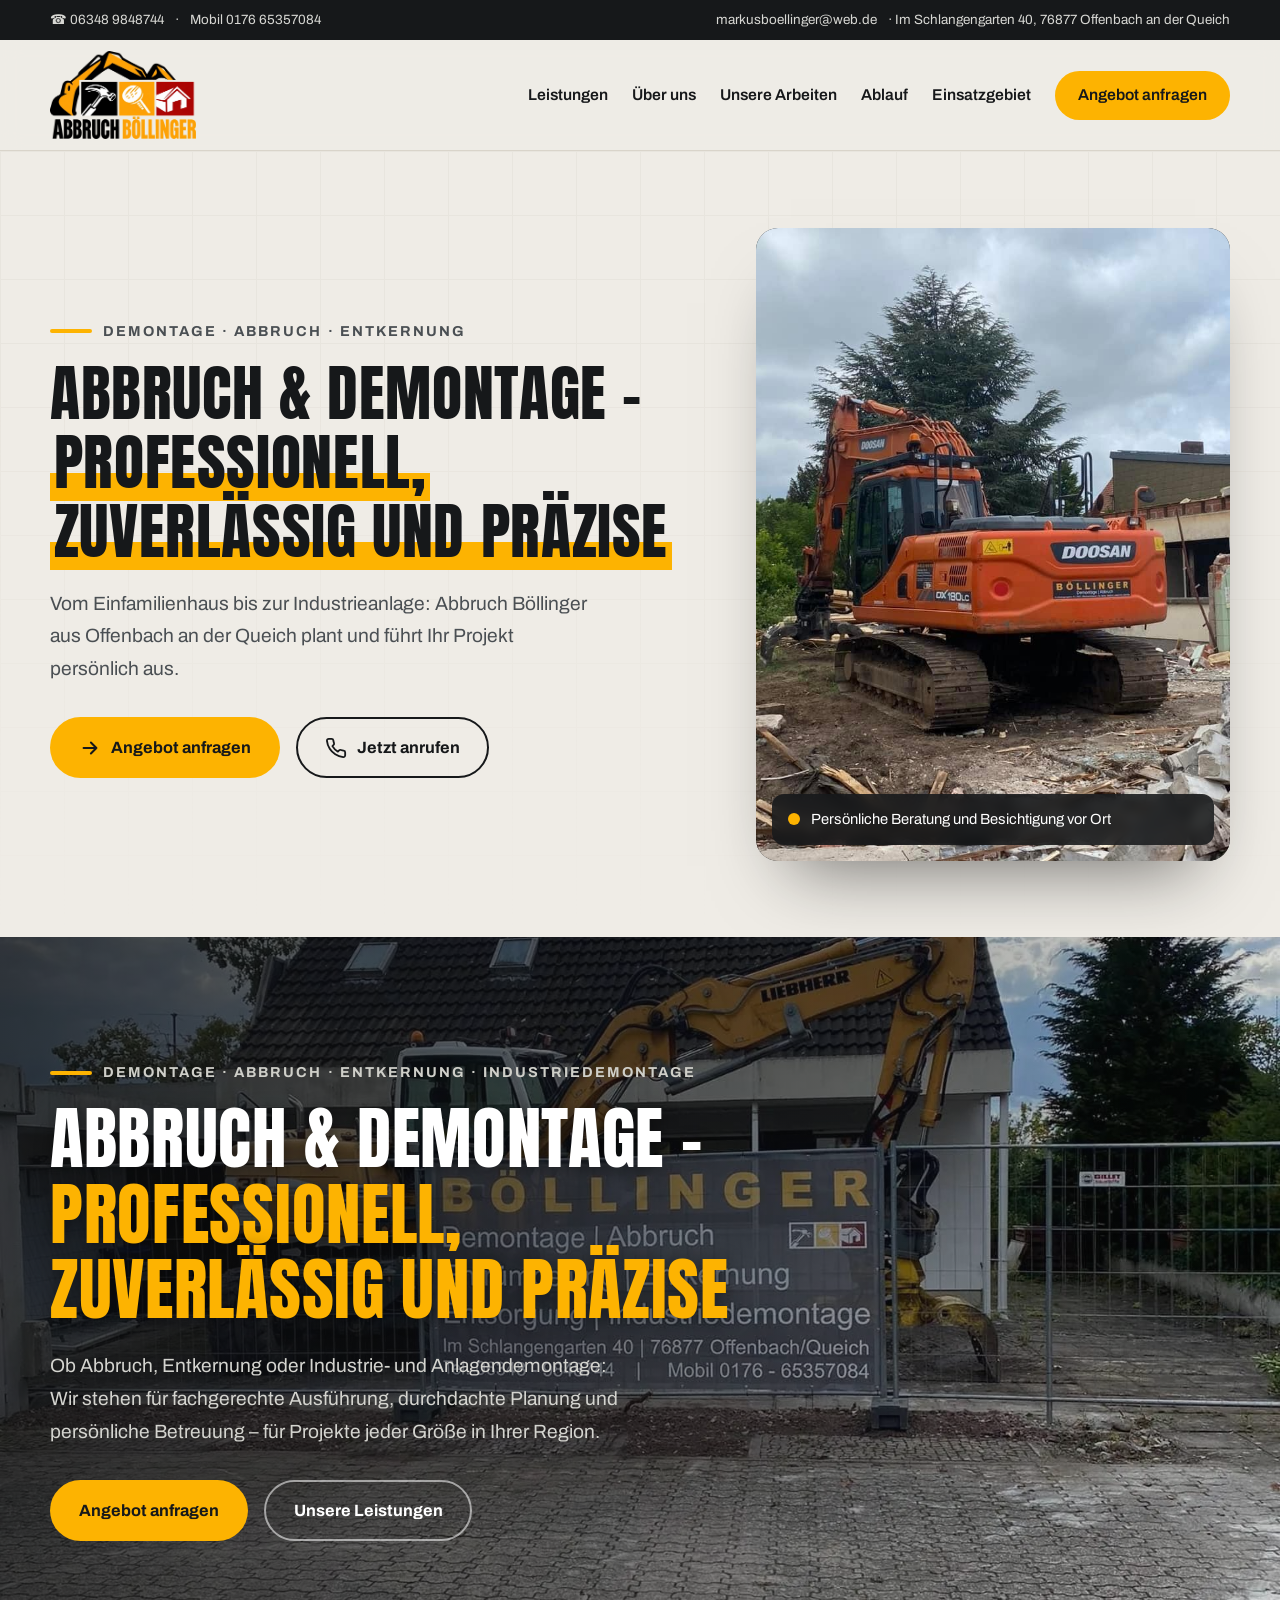
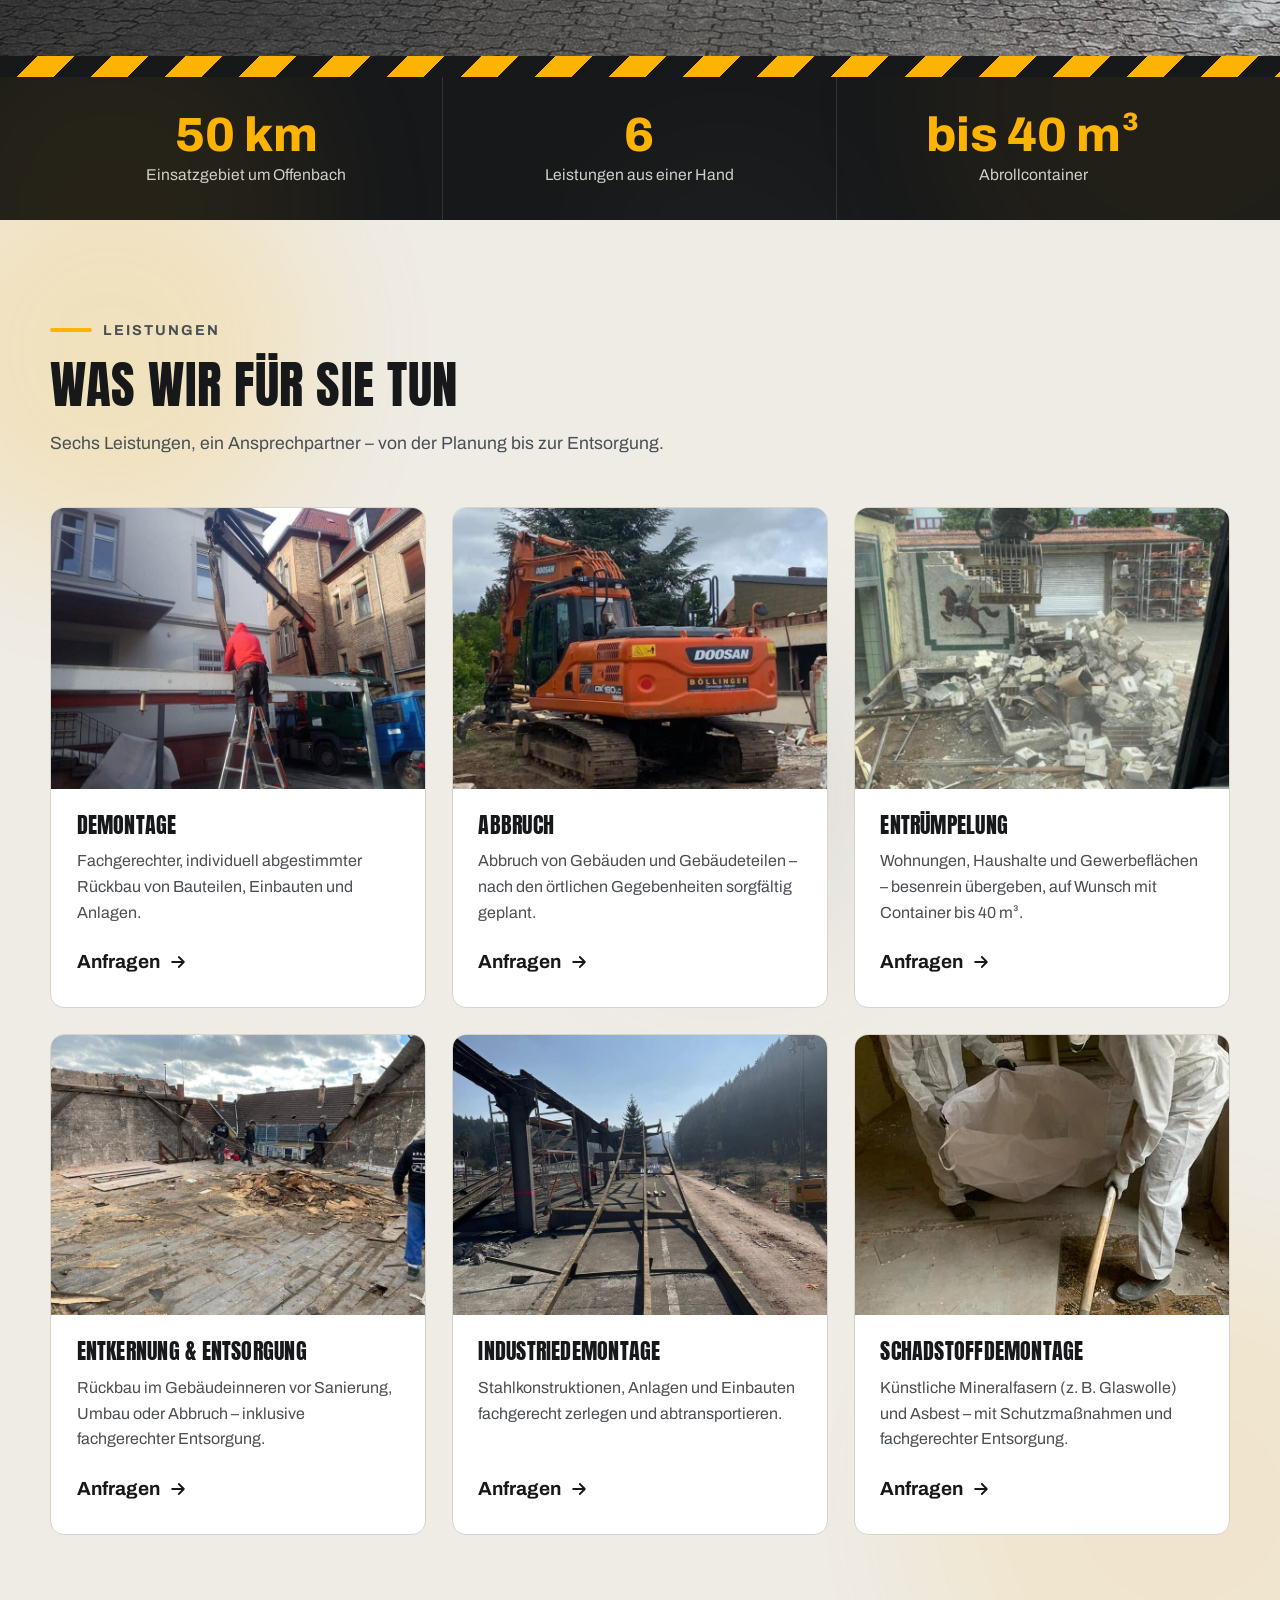
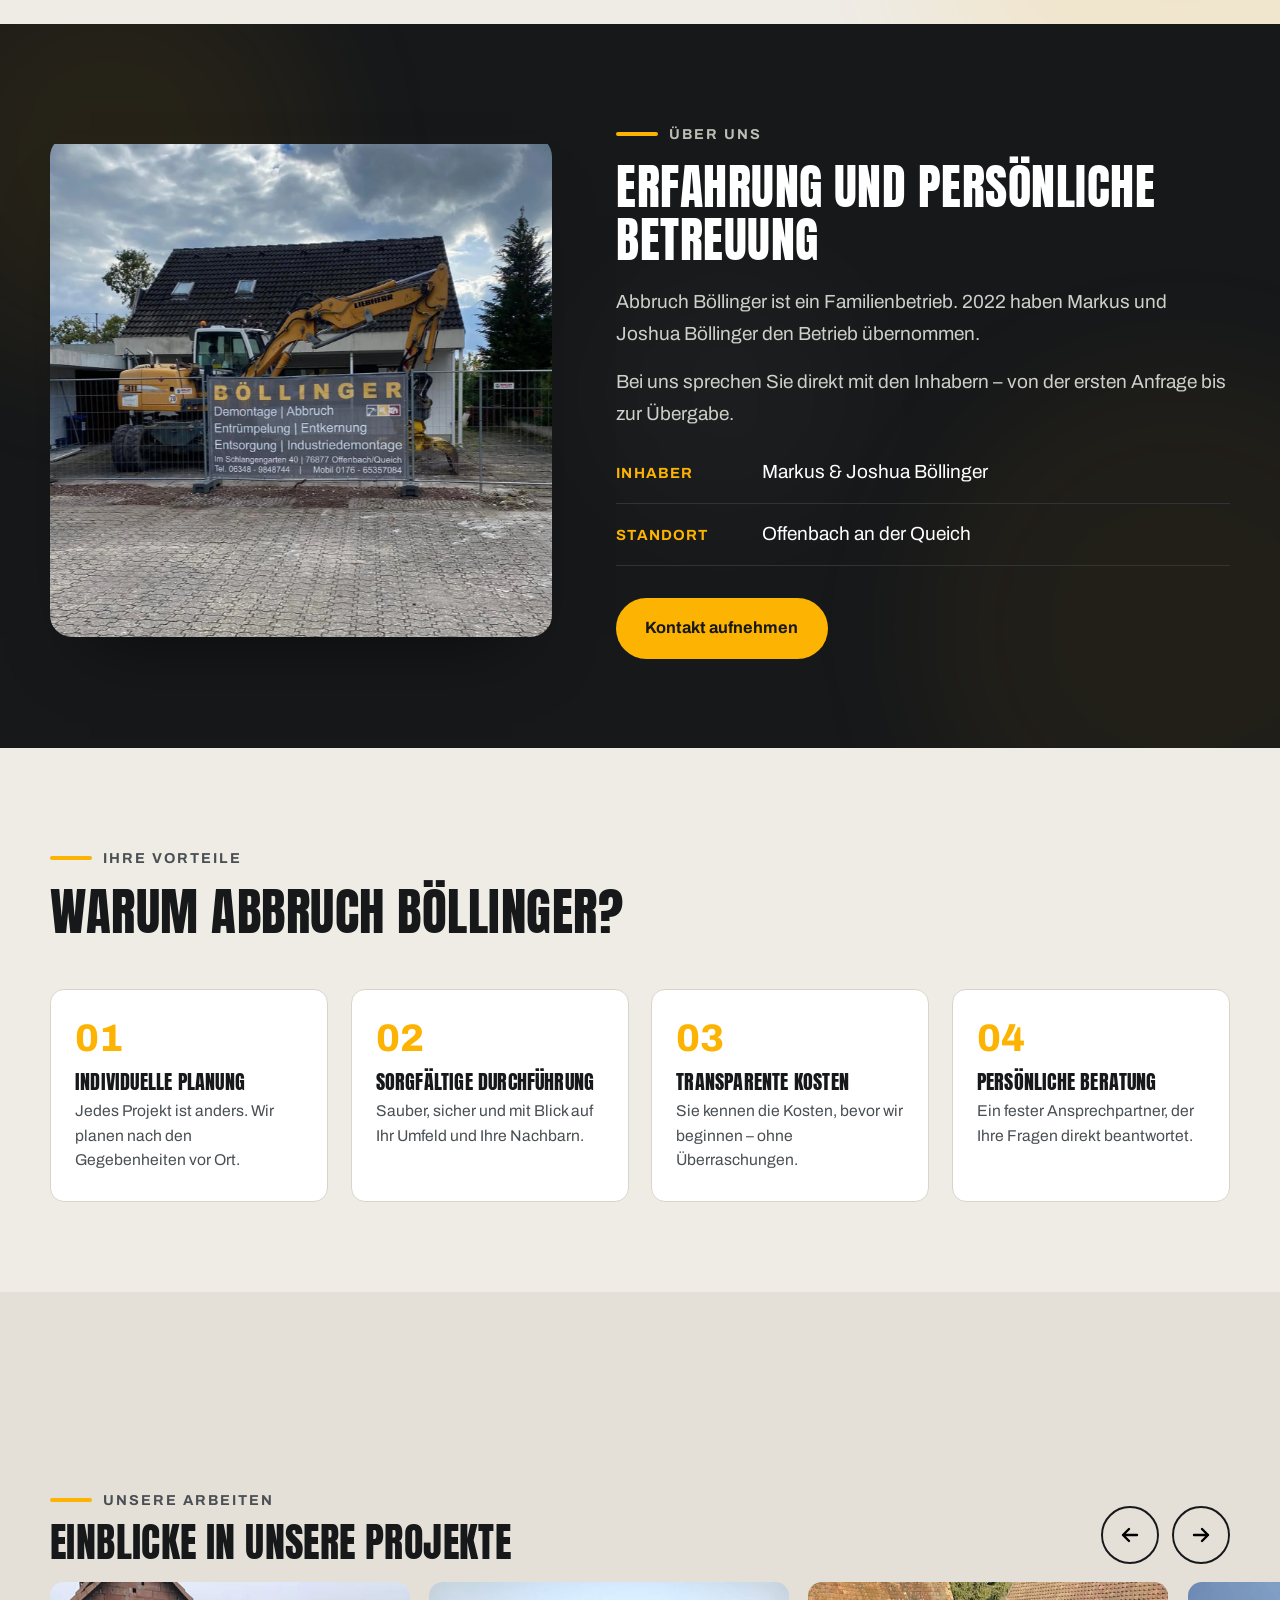
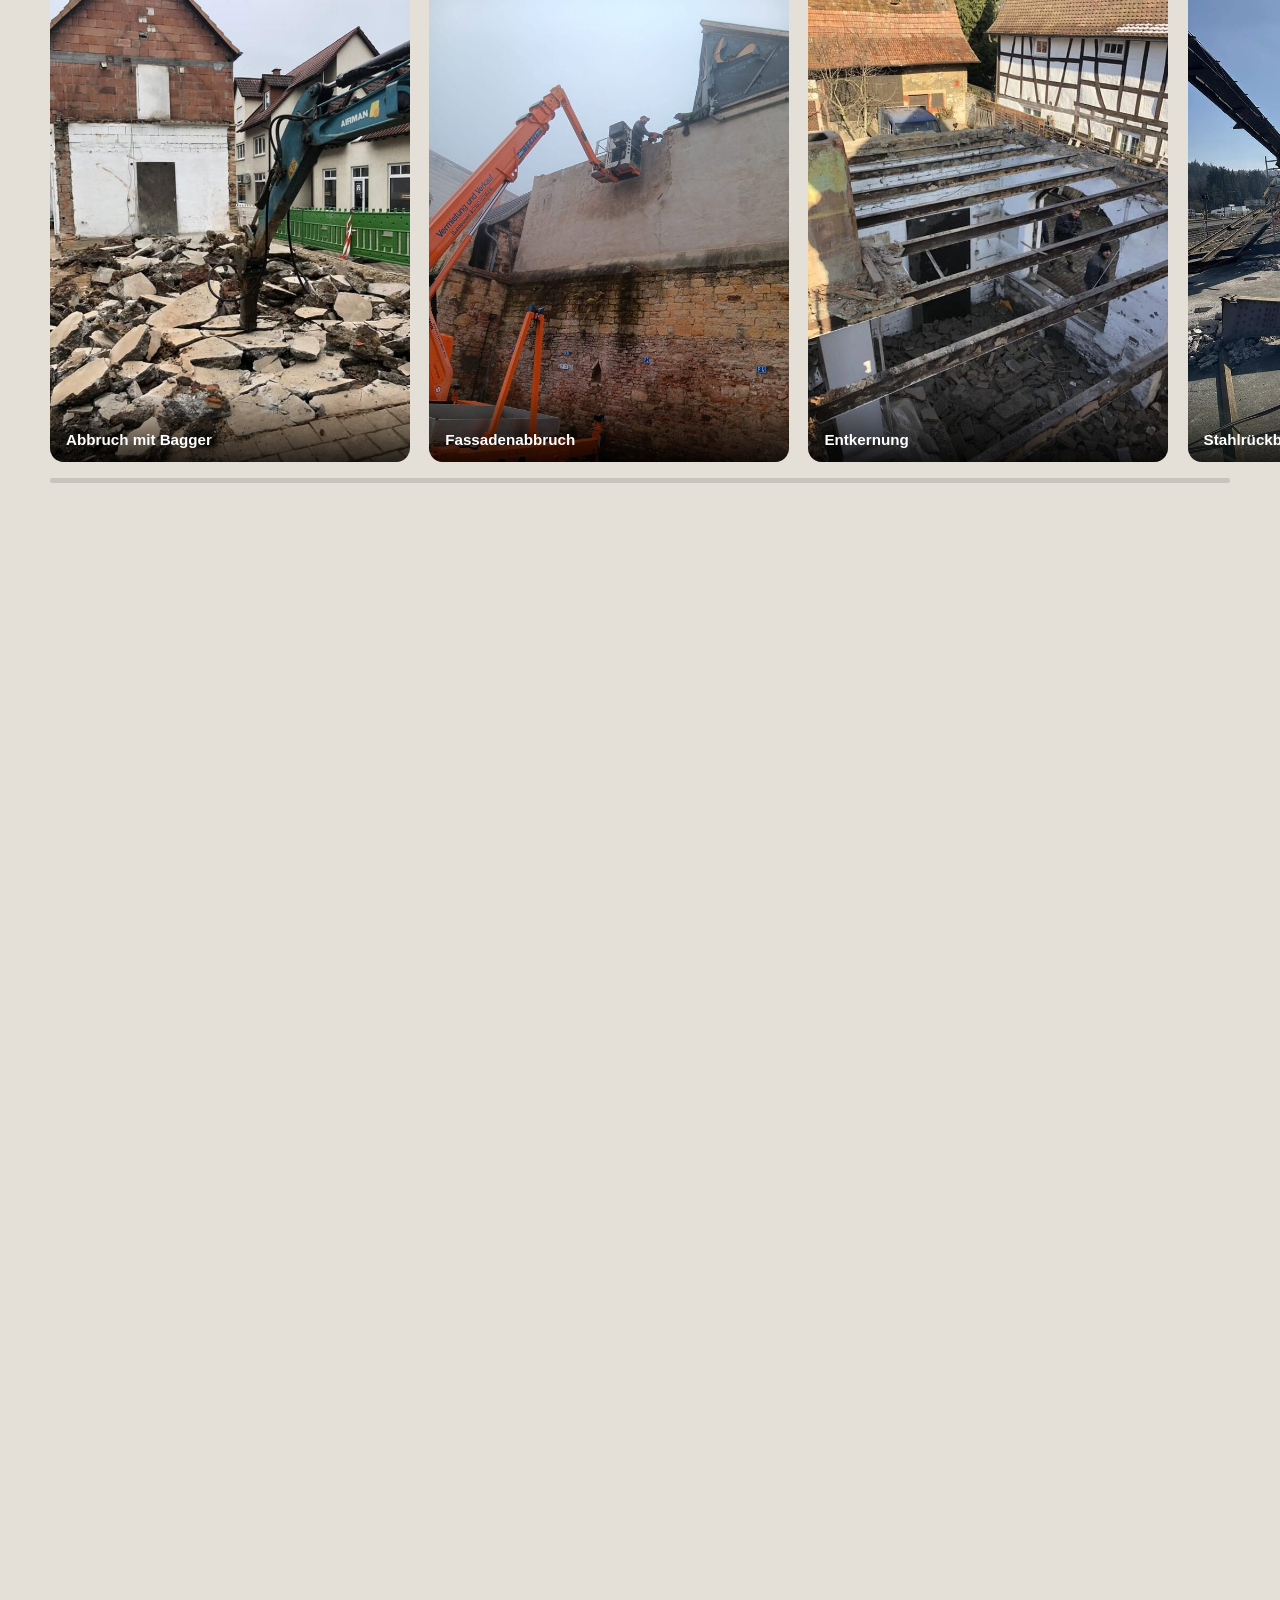
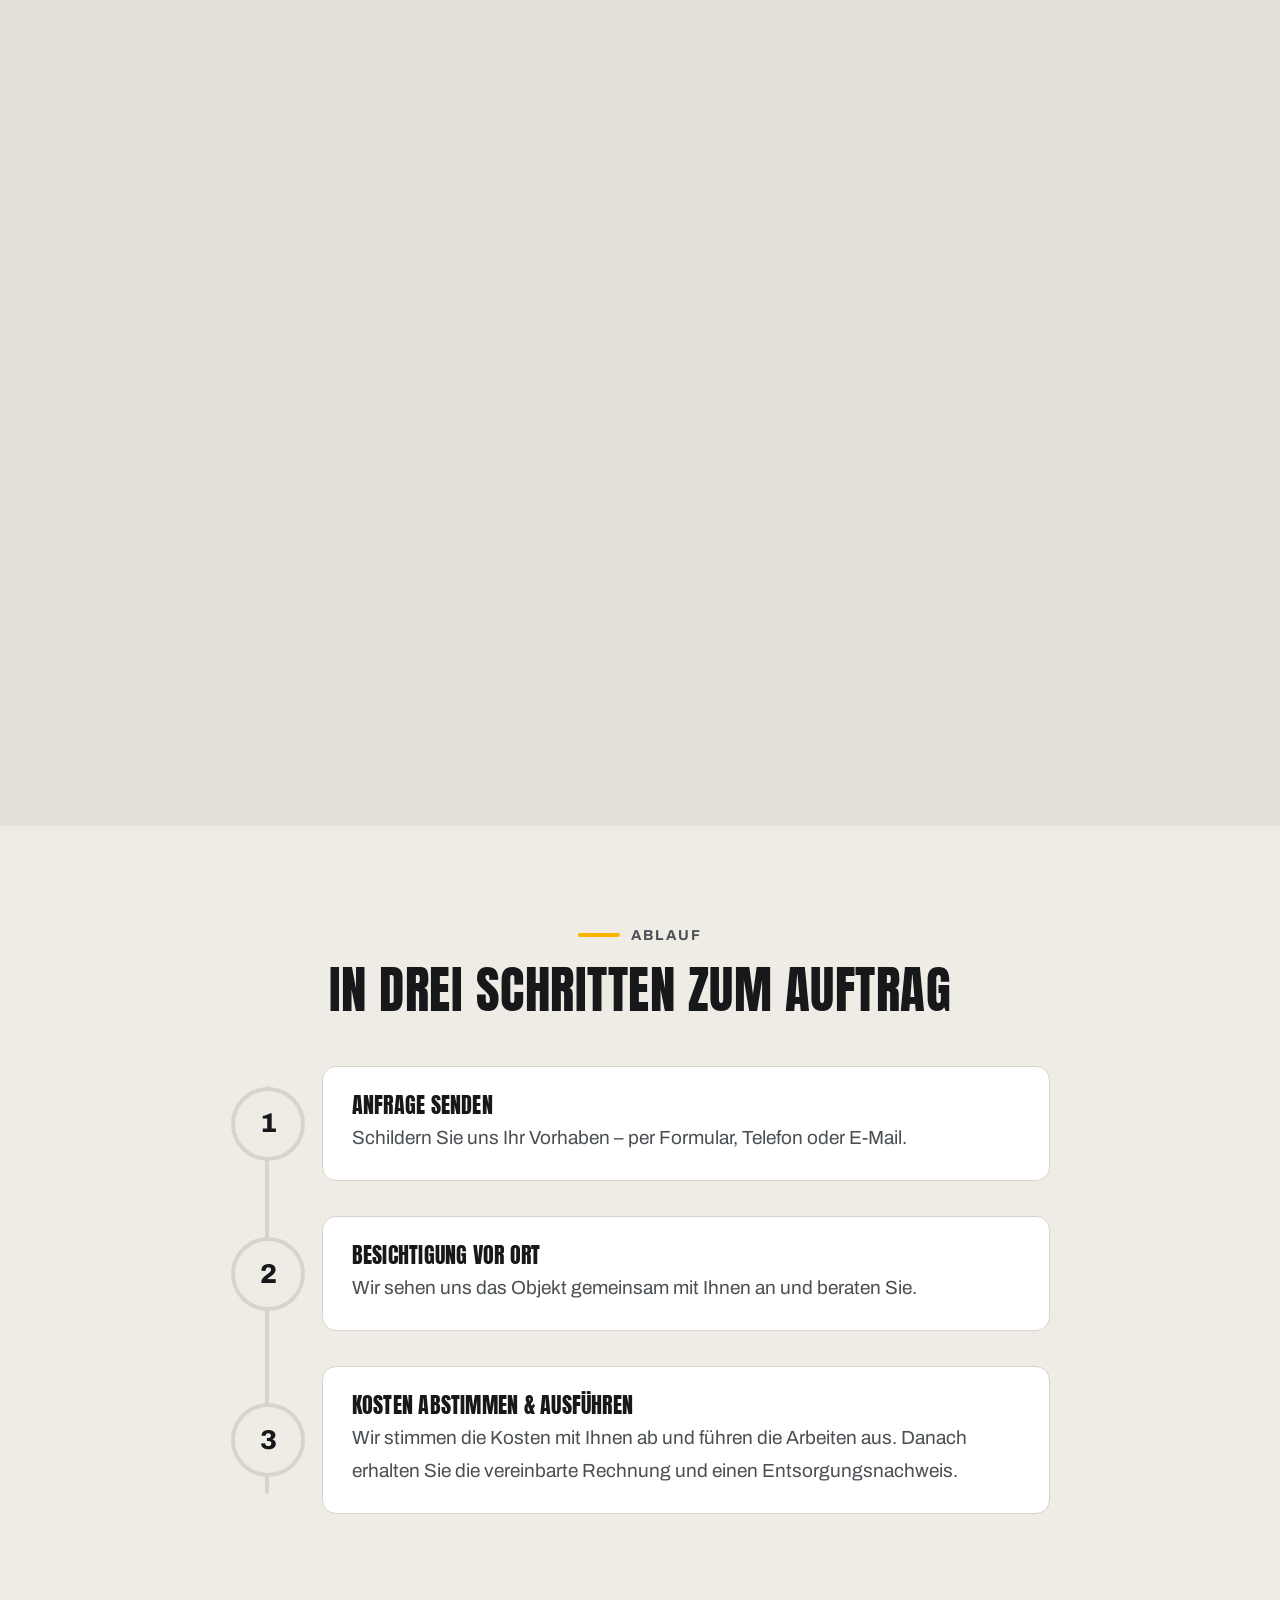
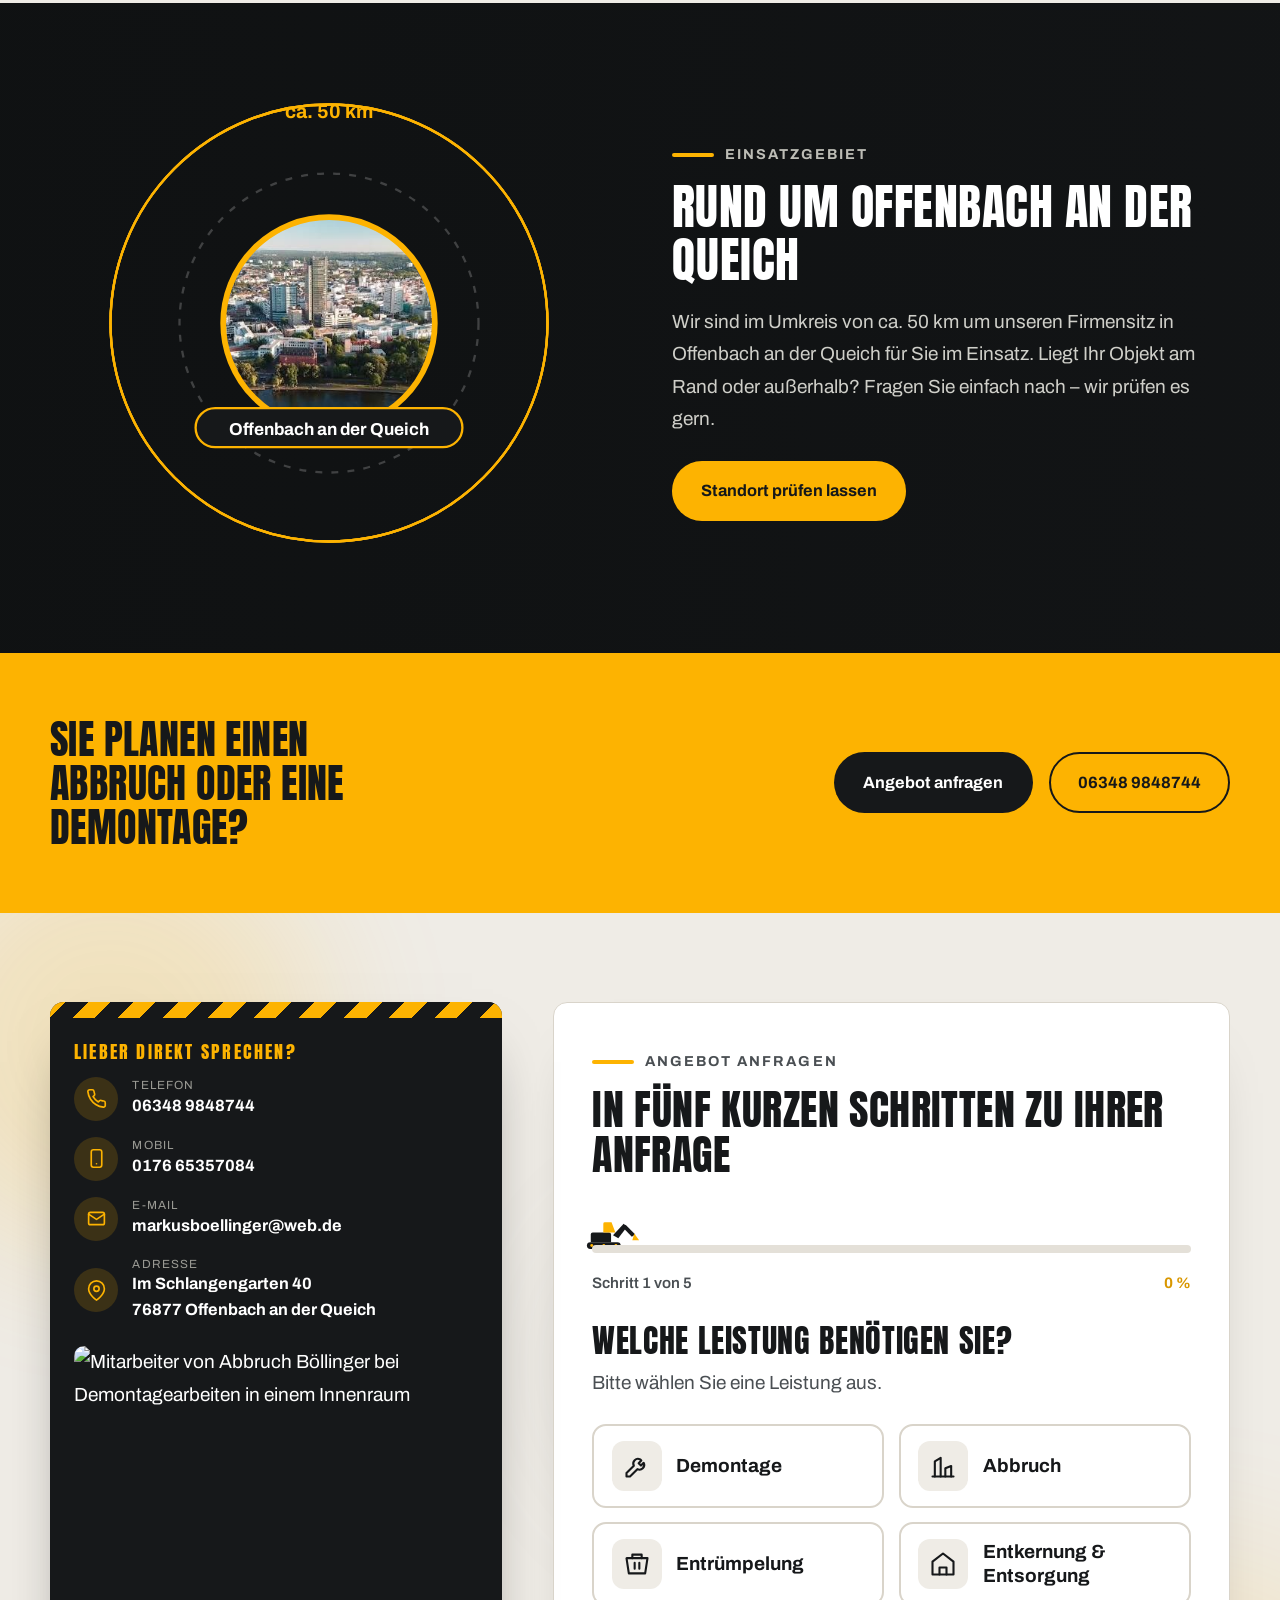
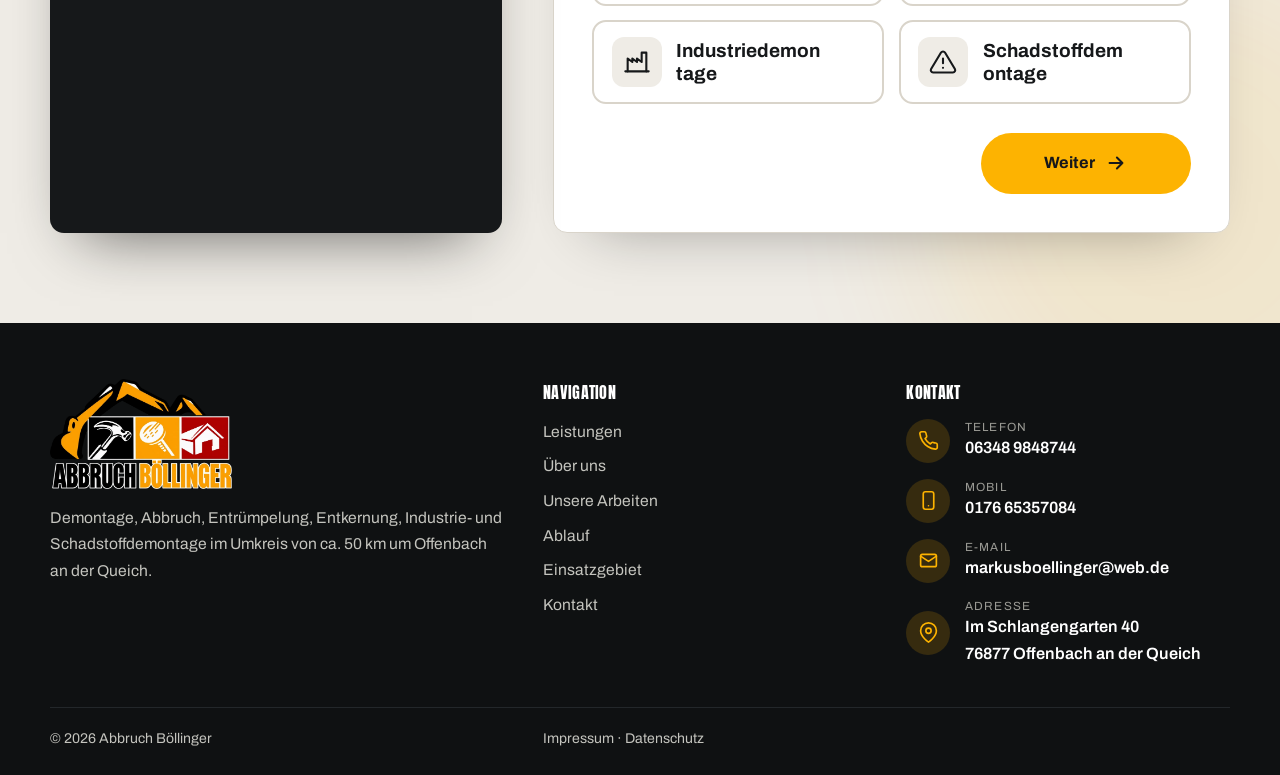
==== commit fa25e55e: "design2: Hintergrundbild der schwarzen Hero-Variante (Bagger mit Böllinger-Banner) Co-Authored-By: C" ====
--- a/design2.html
+++ b/design2.html
@@ -135,7 +135,7 @@
 .hero h1 .acc{background:linear-gradient(transparent 62%,var(--gold) 62%,var(--gold) 92%,transparent 92%);-webkit-box-decoration-break:clone;box-decoration-break:clone;padding:0 .06em}
 /* hero dark */
 .hero-dark{position:relative;background:#0f1011;color:#fff;overflow:hidden;padding:clamp(4rem,9vw,7.5rem) 0}
-.hero-dark .bg{position:absolute;inset:0;background:url(assets/images/service-abbruch.jpg) center/cover;opacity:1}
+.hero-dark .bg{position:absolute;inset:0;background:url(assets/images/hero-dark-bg.jpg) center 55%/cover;opacity:1}
 .hero-dark::after{content:"";position:absolute;inset:0;background:linear-gradient(90deg,rgba(15,16,17,.78) 0%,rgba(15,16,17,.55) 45%,rgba(15,16,17,.15) 100%)}
 .hero-dark .wrap{position:relative;z-index:1}
 .hero-dark .in{max-width:720px}
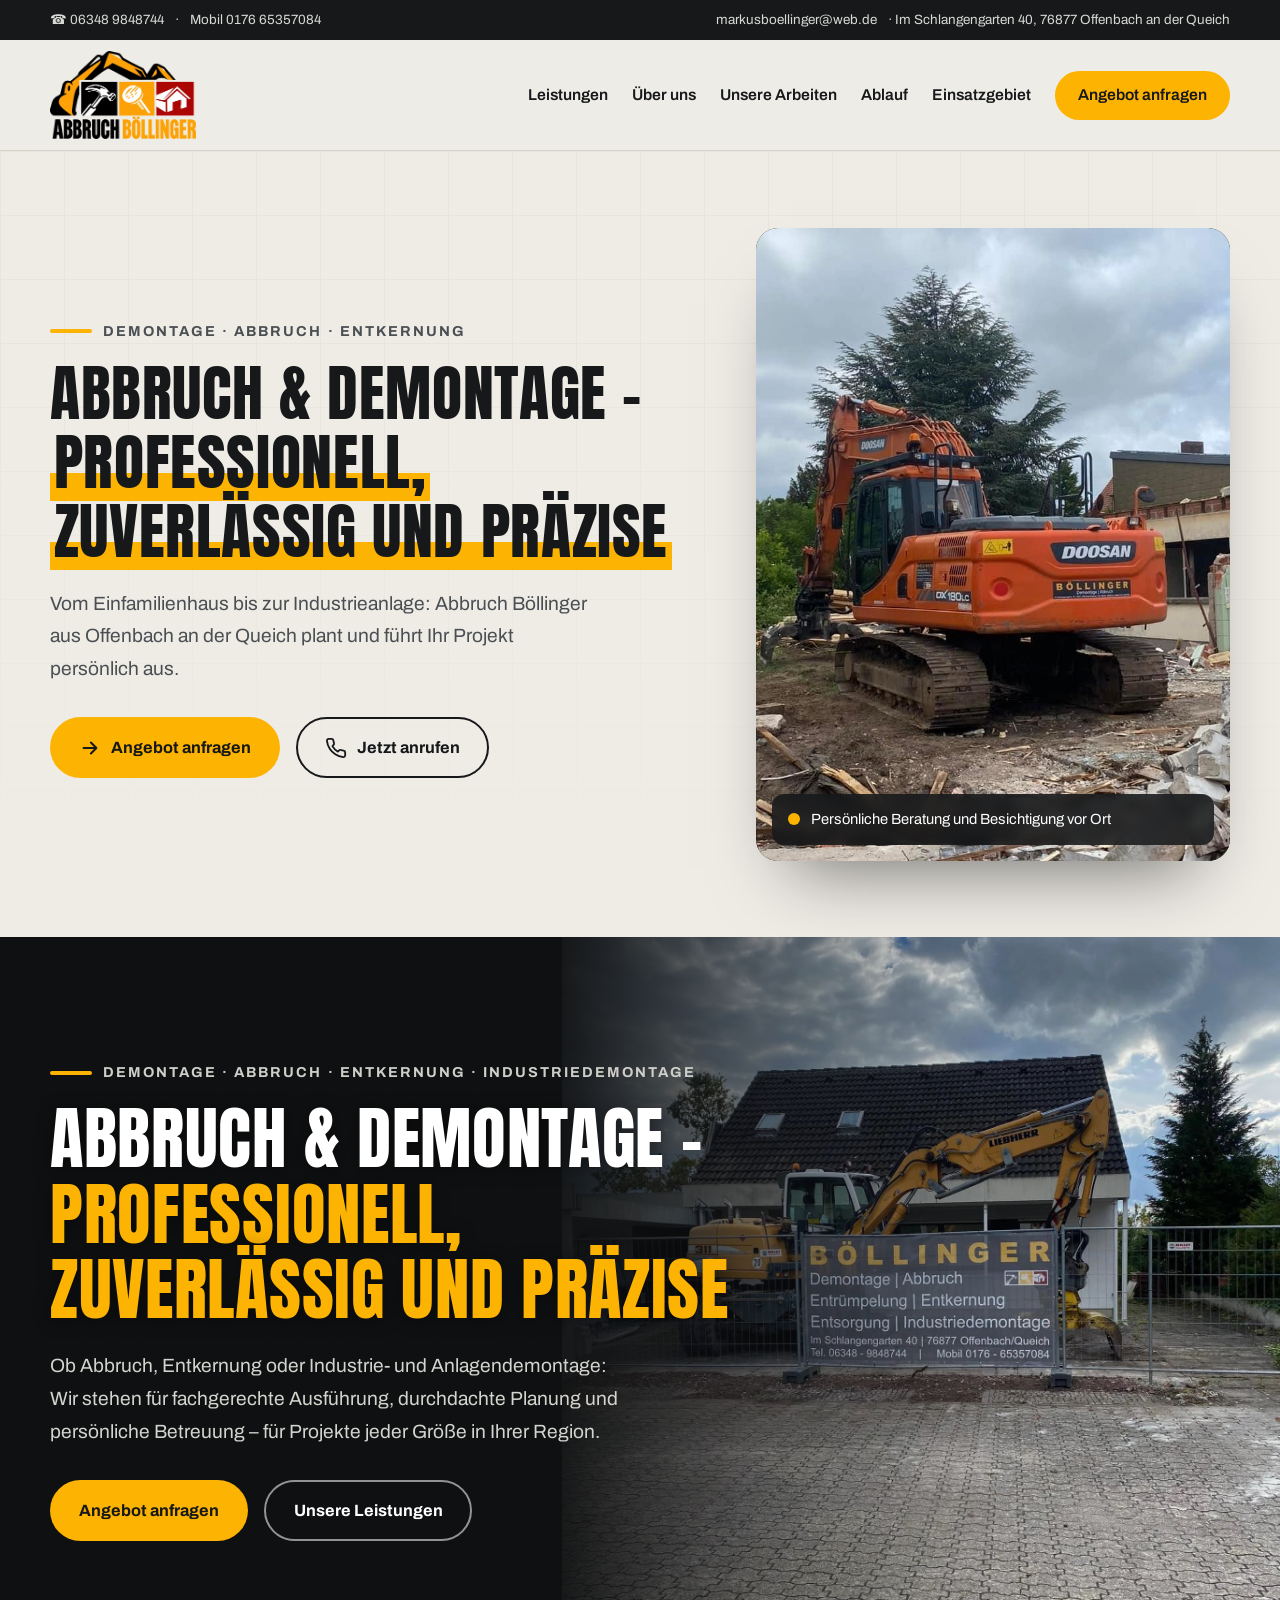
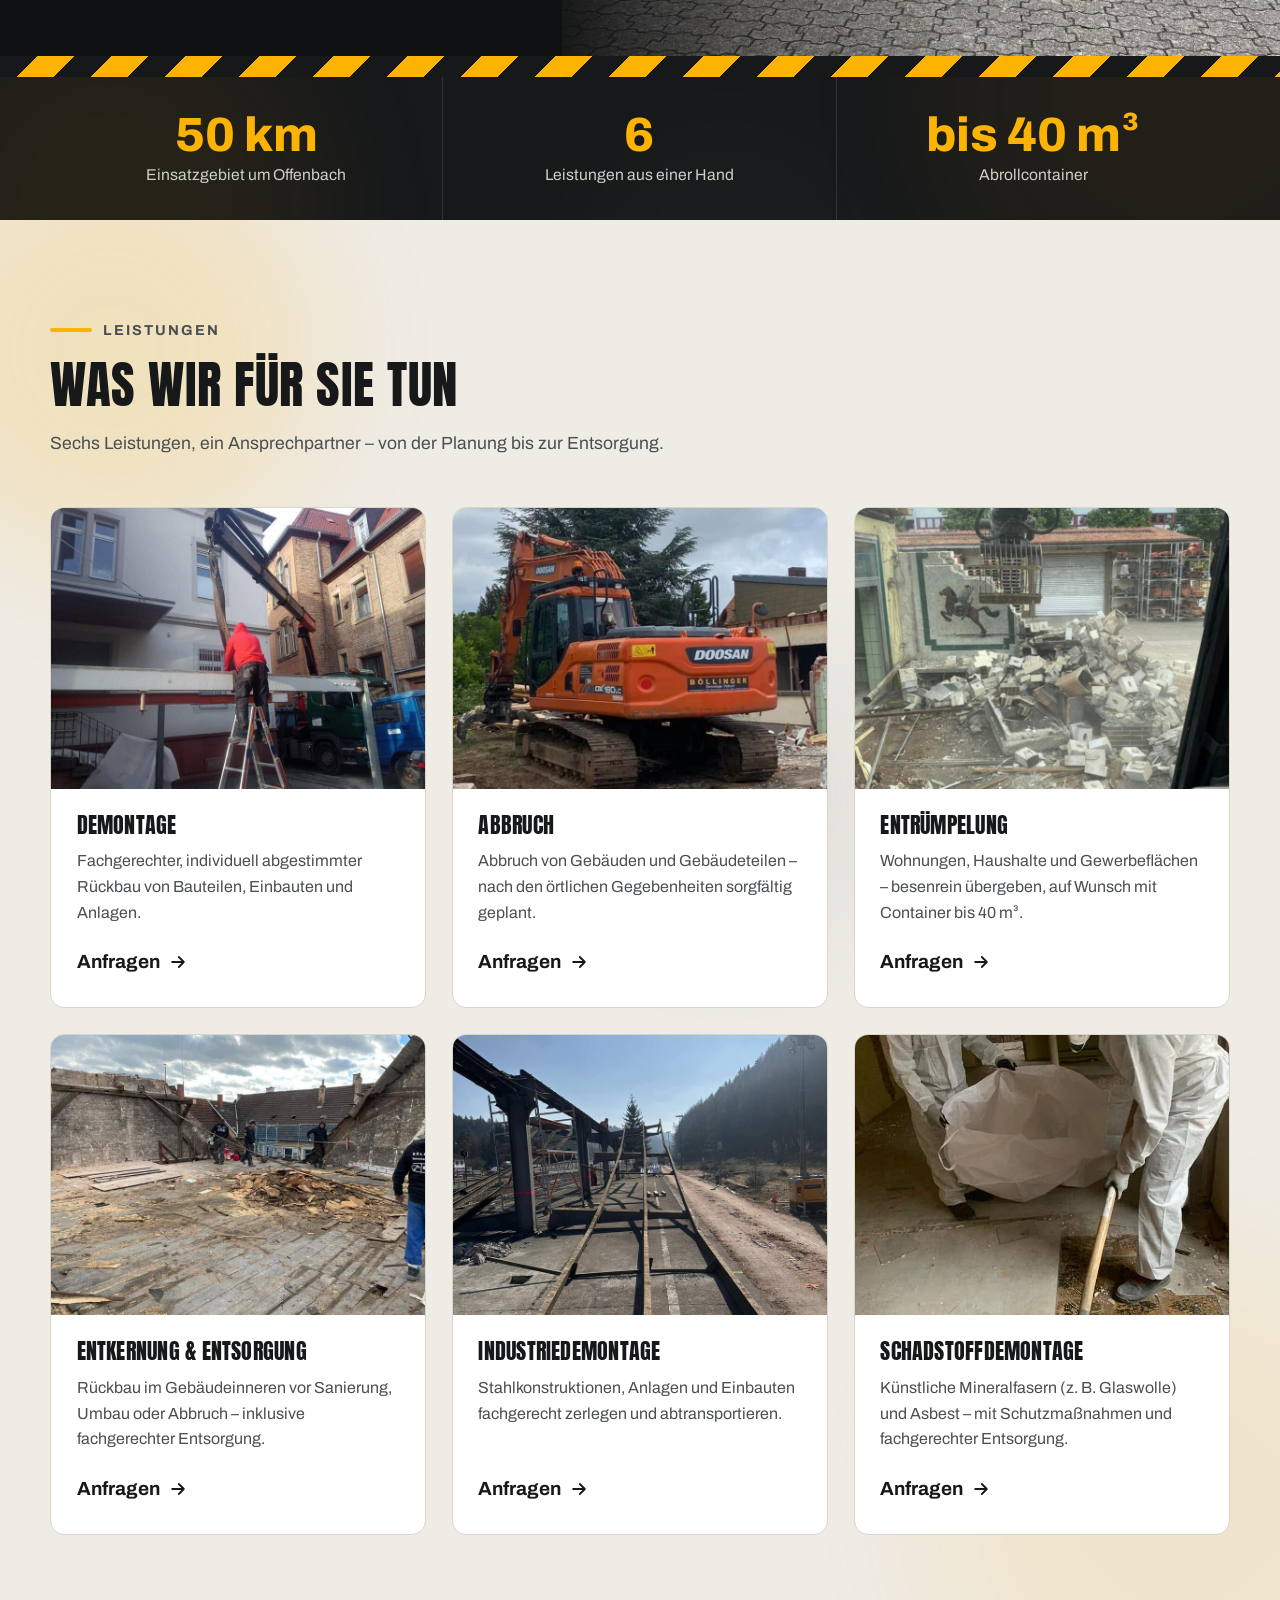
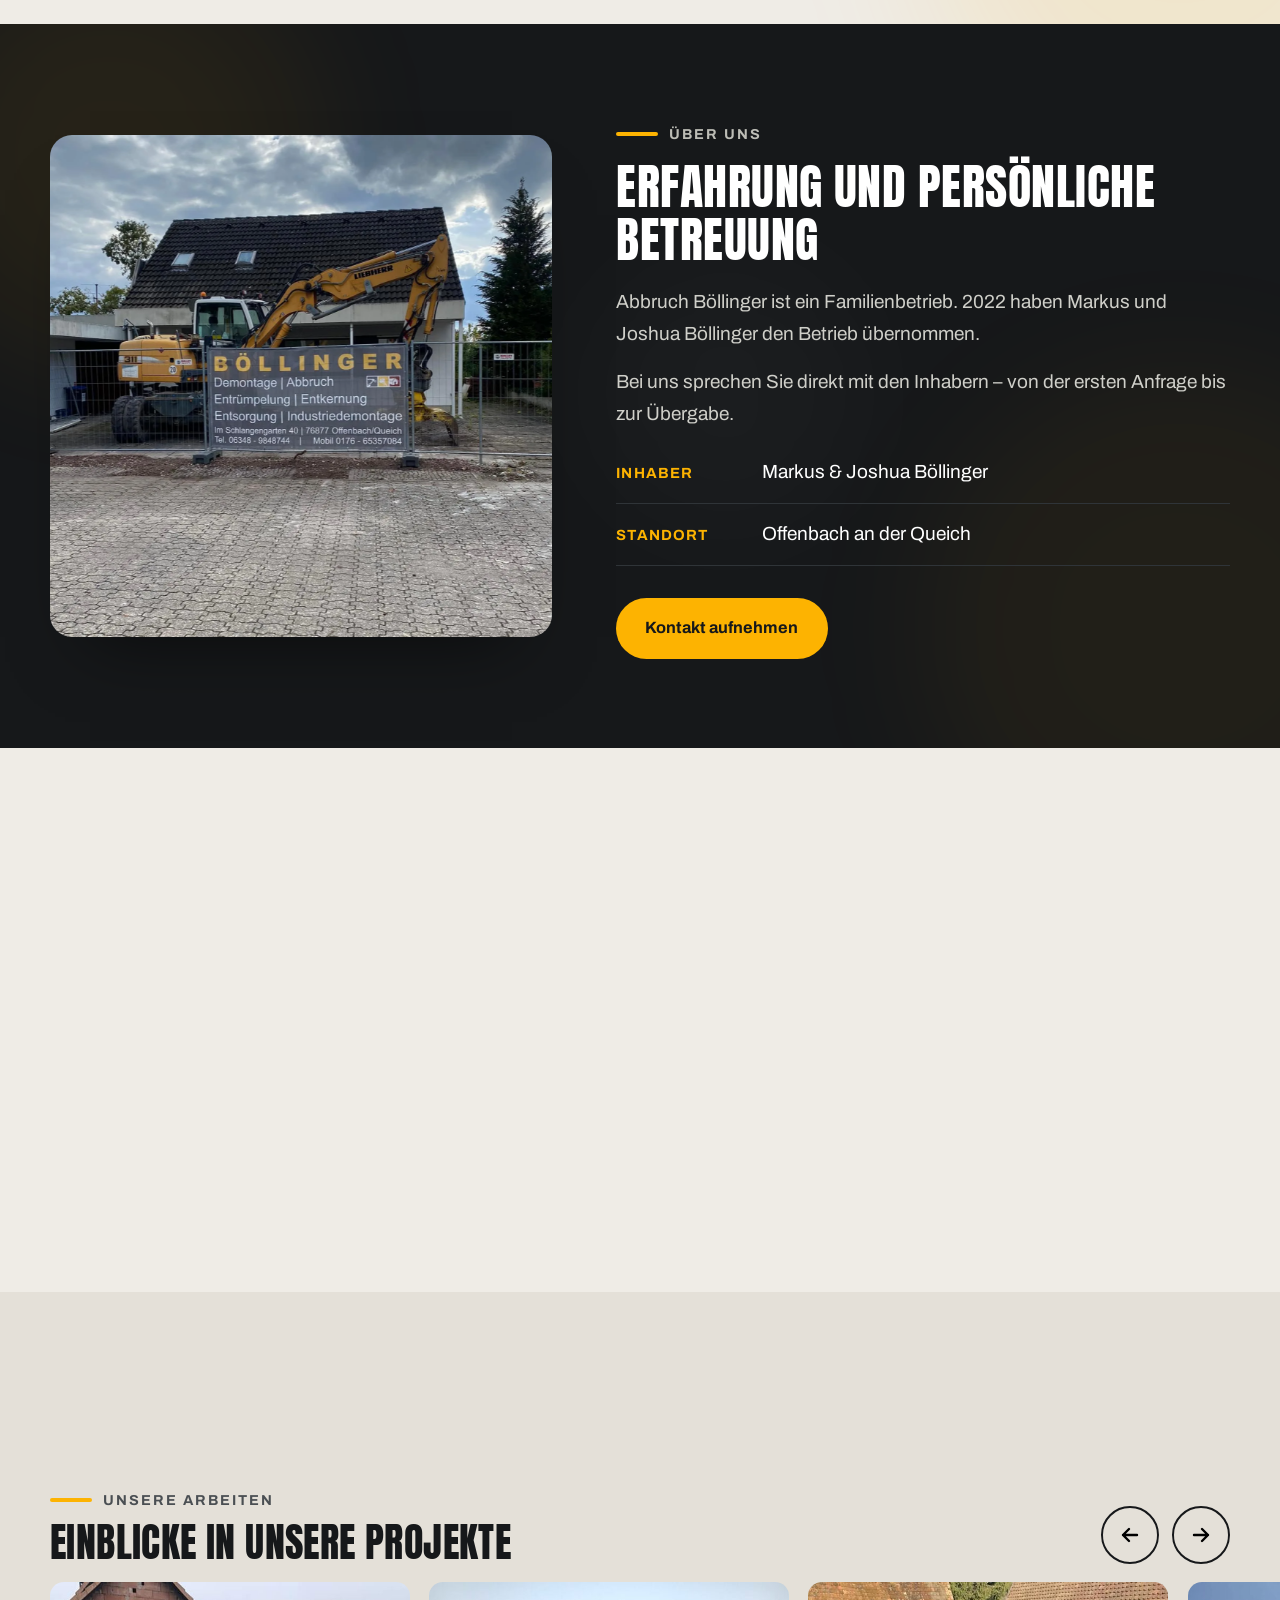
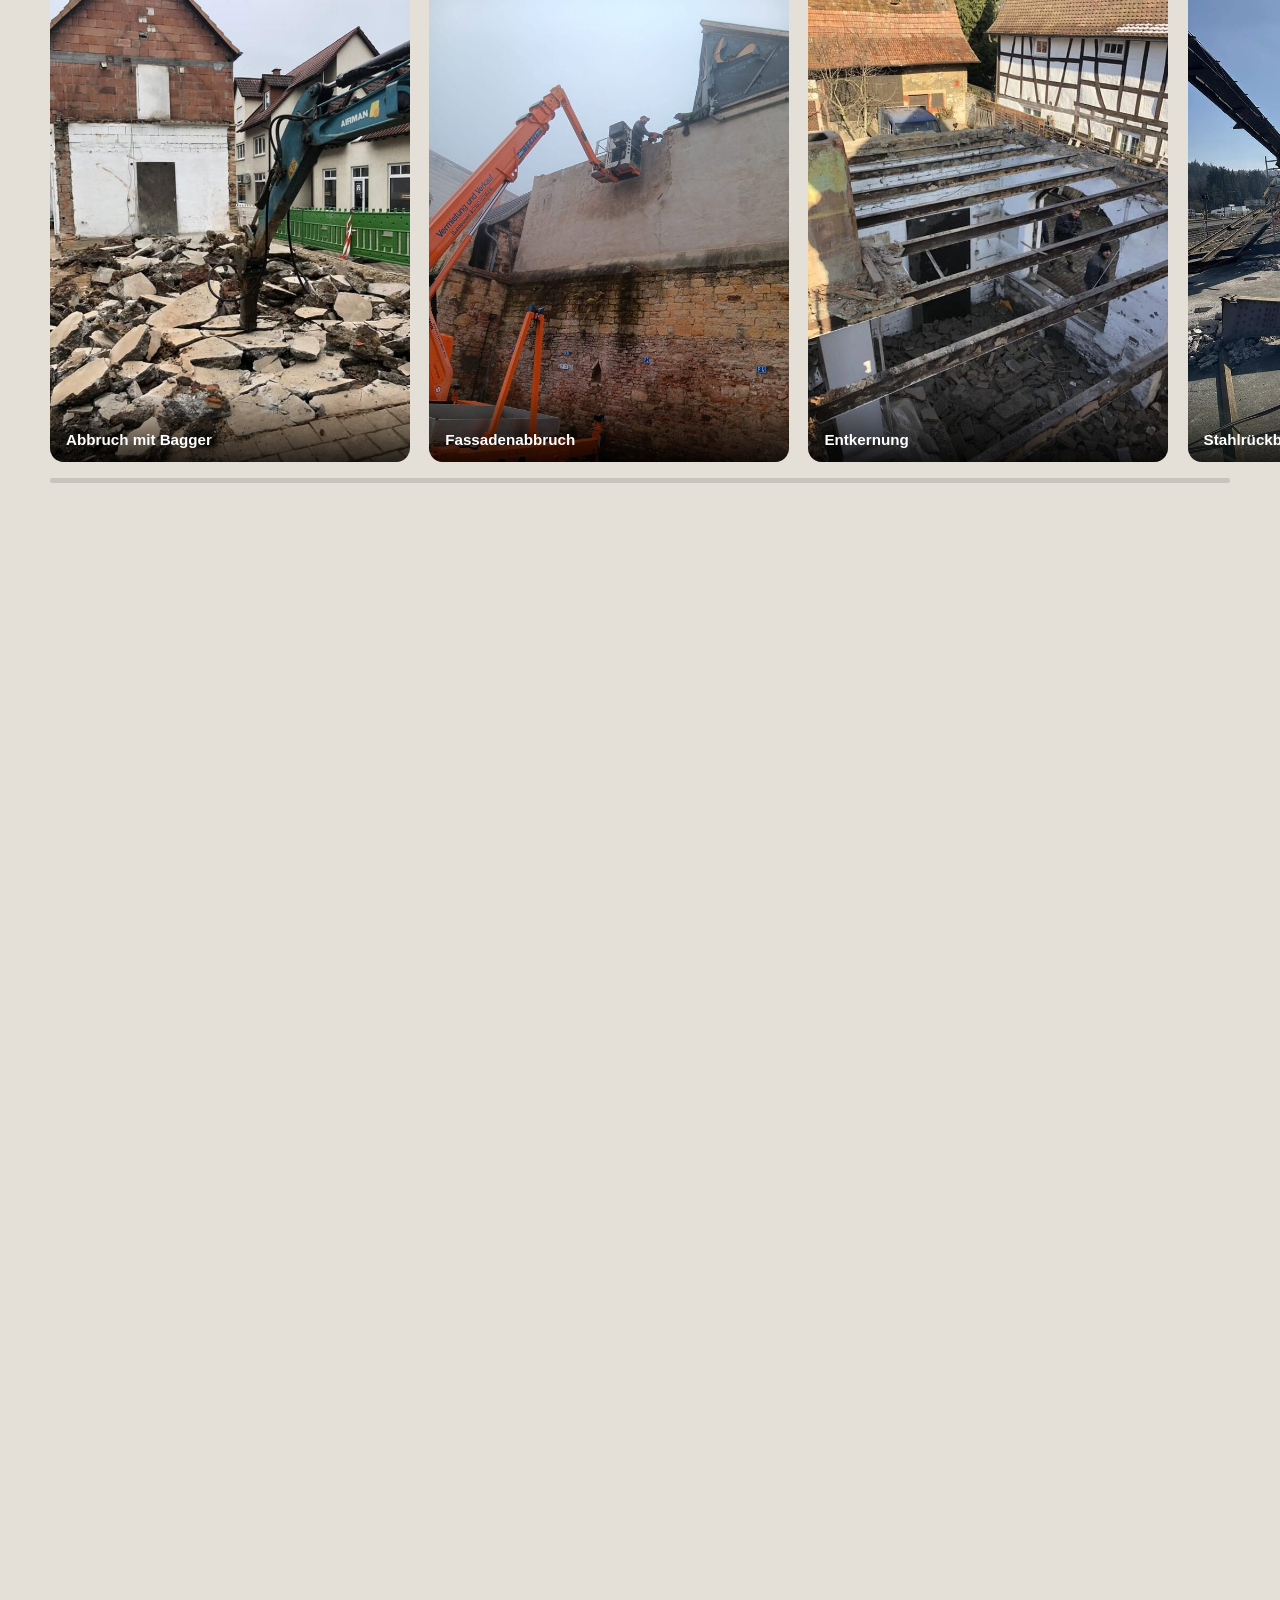
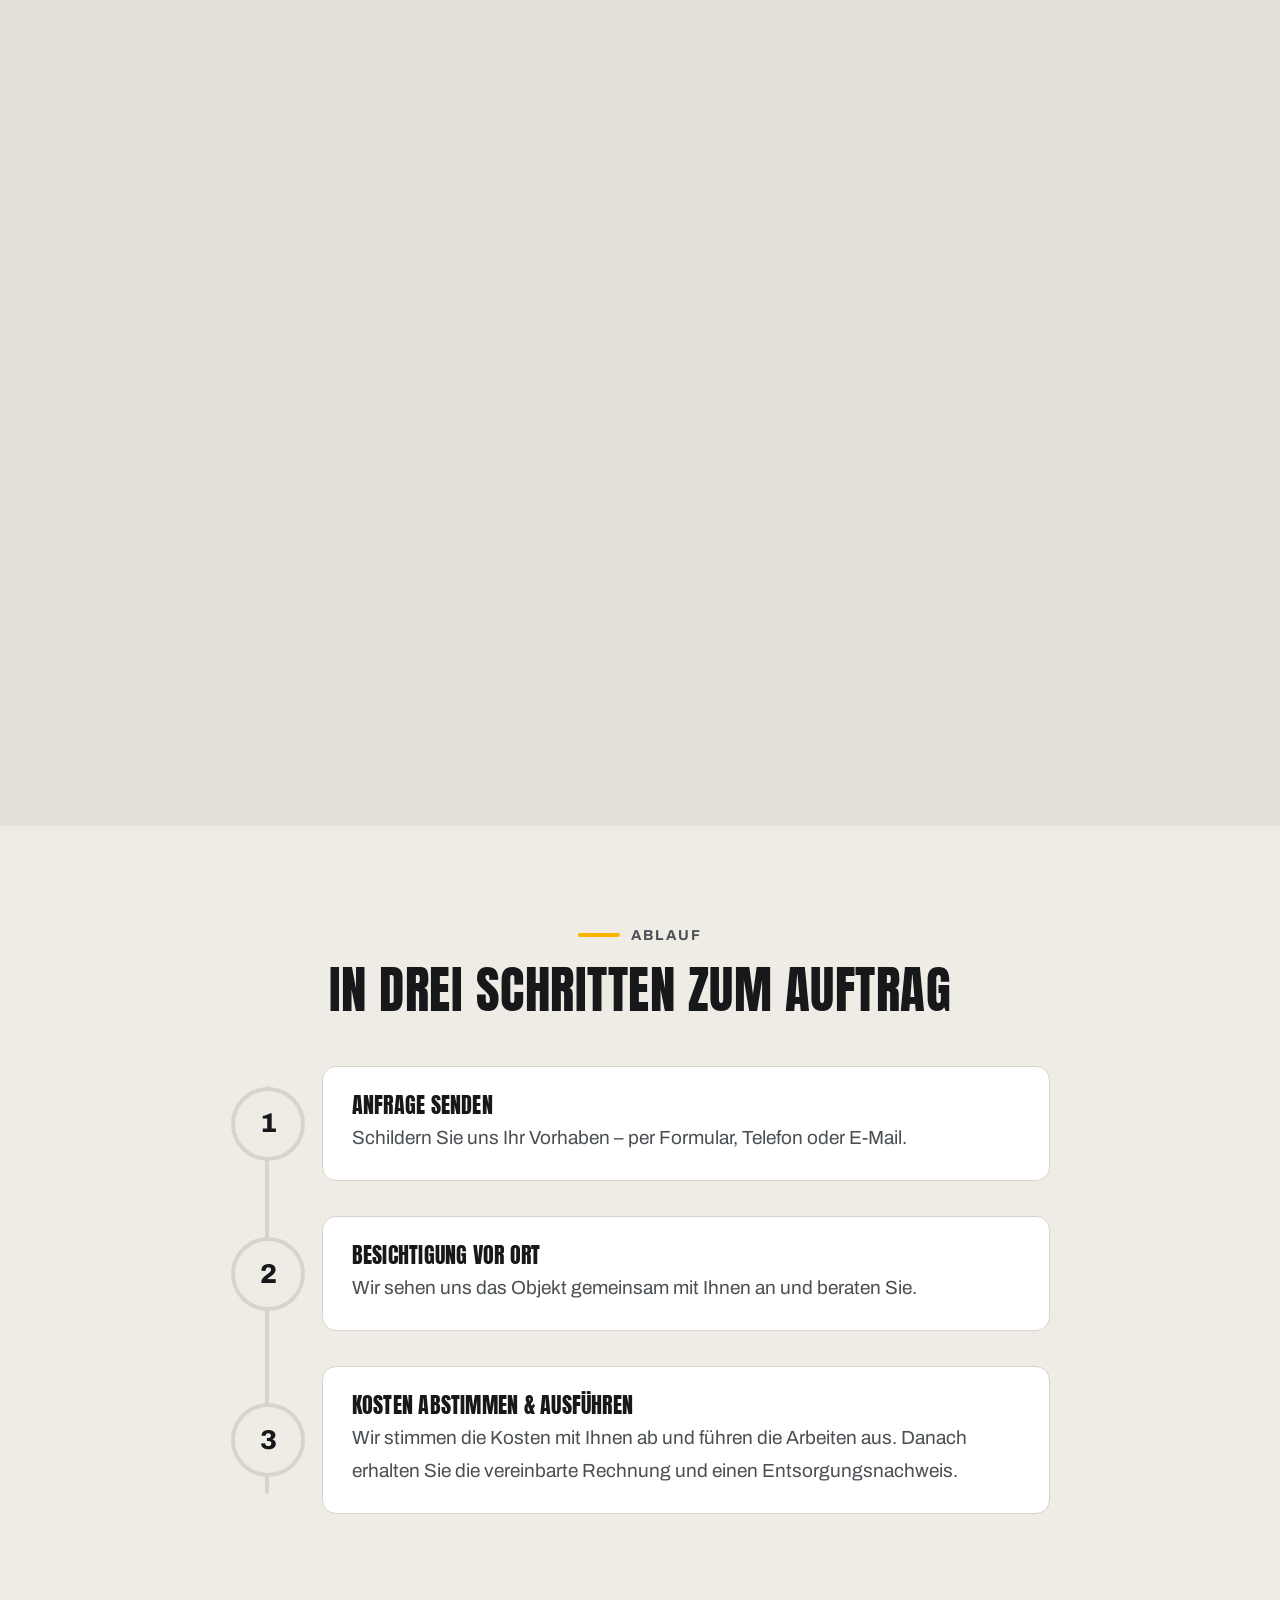
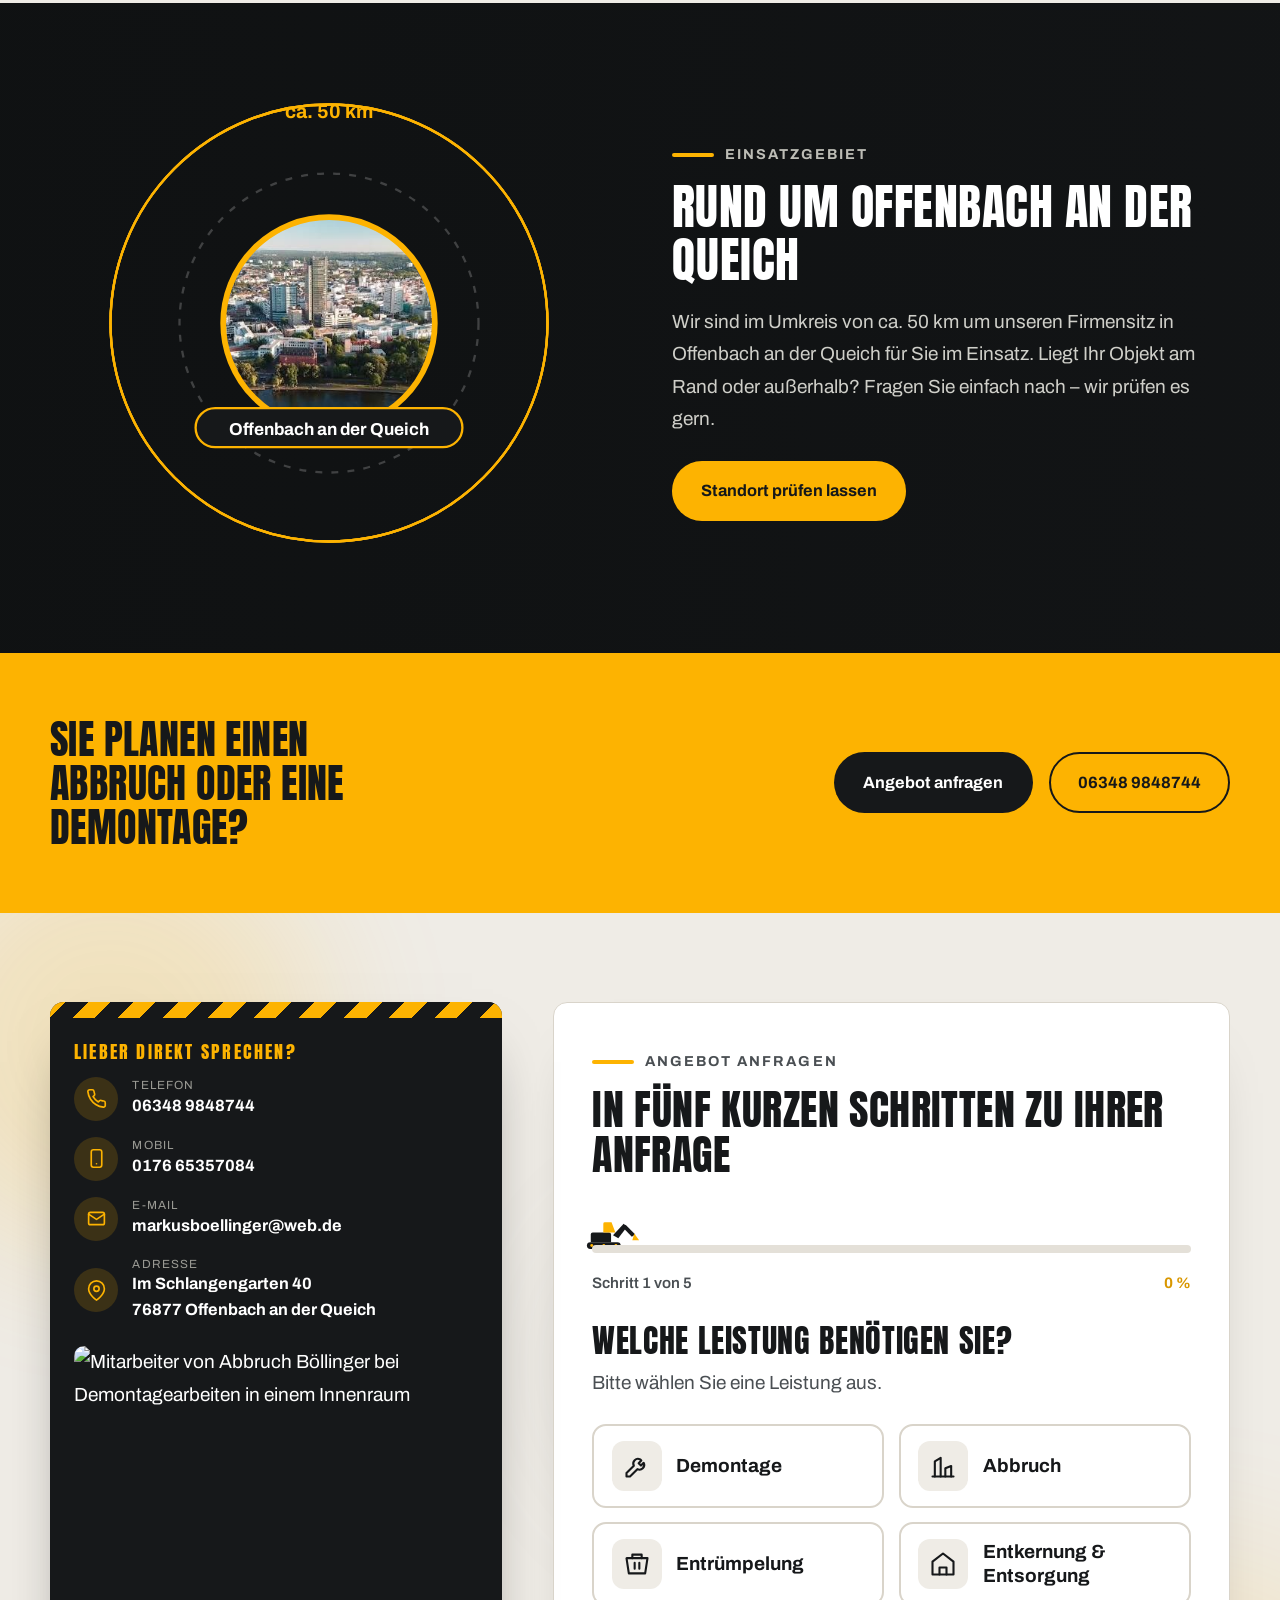
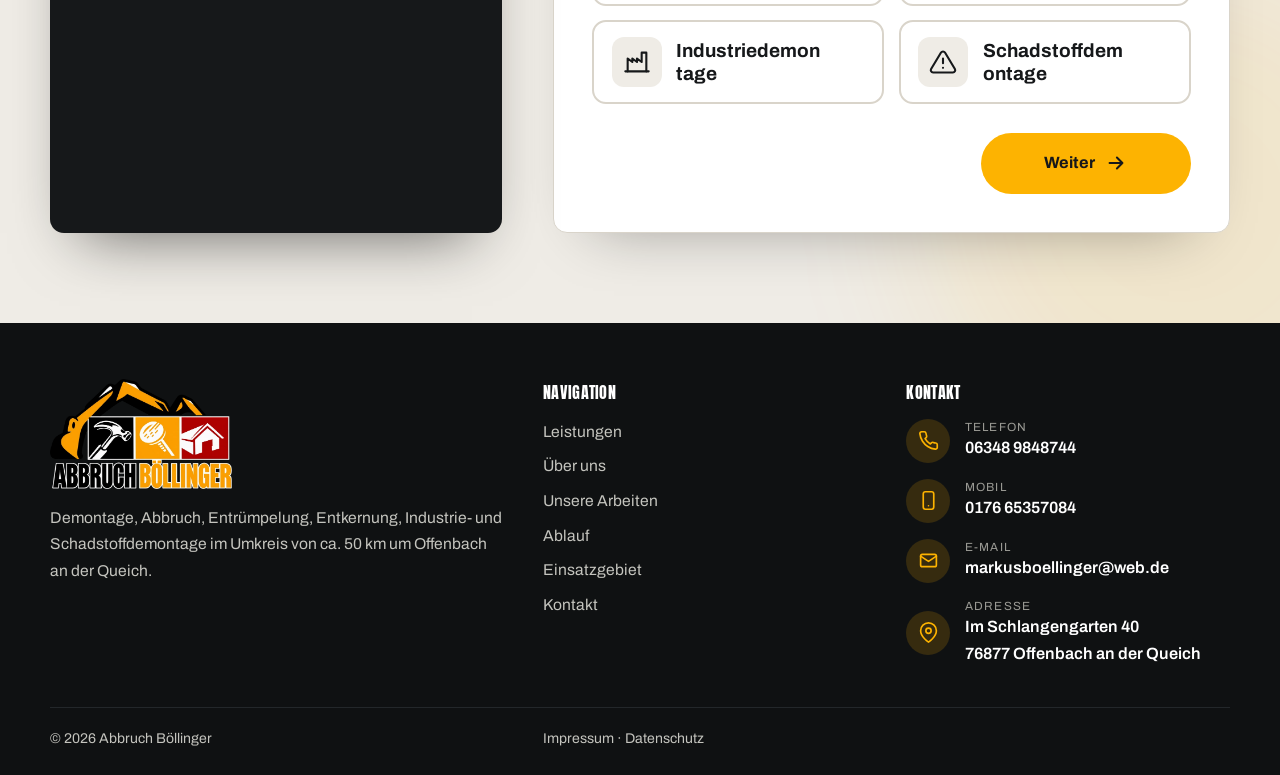
==== commit 6d4db052: "design2: Hero-Bild rechts, Text links auf Schwarz gut lesbar Co-Authored-By: Claude Opus 5.5 <norepl" ====
--- a/design2.html
+++ b/design2.html
@@ -135,8 +135,8 @@
 .hero h1 .acc{background:linear-gradient(transparent 62%,var(--gold) 62%,var(--gold) 92%,transparent 92%);-webkit-box-decoration-break:clone;box-decoration-break:clone;padding:0 .06em}
 /* hero dark */
 .hero-dark{position:relative;background:#0f1011;color:#fff;overflow:hidden;padding:clamp(4rem,9vw,7.5rem) 0}
-.hero-dark .bg{position:absolute;inset:0;background:url(assets/images/hero-dark-bg.jpg) center 55%/cover;opacity:1}
-.hero-dark::after{content:"";position:absolute;inset:0;background:linear-gradient(90deg,rgba(15,16,17,.78) 0%,rgba(15,16,17,.55) 45%,rgba(15,16,17,.15) 100%)}
+.hero-dark .bg{position:absolute;inset:0;background:#0f1011 url(assets/images/hero-dark-bg.jpg) right center/auto 100% no-repeat}
+.hero-dark::after{content:"";position:absolute;inset:0;background:linear-gradient(90deg,#0f1011 0%,#0f1011 42%,rgba(15,16,17,.55) 58%,rgba(15,16,17,.1) 78%,rgba(15,16,17,0) 100%)}
 .hero-dark .wrap{position:relative;z-index:1}
 .hero-dark .in{max-width:720px}
 .hero-dark .kicker{color:#cfcfc9}
@@ -365,6 +365,7 @@
   .hero-media{max-width:480px;aspect-ratio:4/4.4}
   .cards{grid-template-columns:repeat(2,1fr)}.why{grid-template-columns:repeat(2,1fr)}
   .stats .wrap{grid-template-columns:repeat(3,1fr)}
+  .hero-dark .bg{background-size:cover;background-position:center 60%}.hero-dark::after{background:rgba(15,16,17,.72)}
   .sign{position:static}.sign-pic{flex:none;aspect-ratio:4/3;min-height:0}
   footer .wrap{grid-template-columns:1fr 1fr}.fab{display:block}
 }
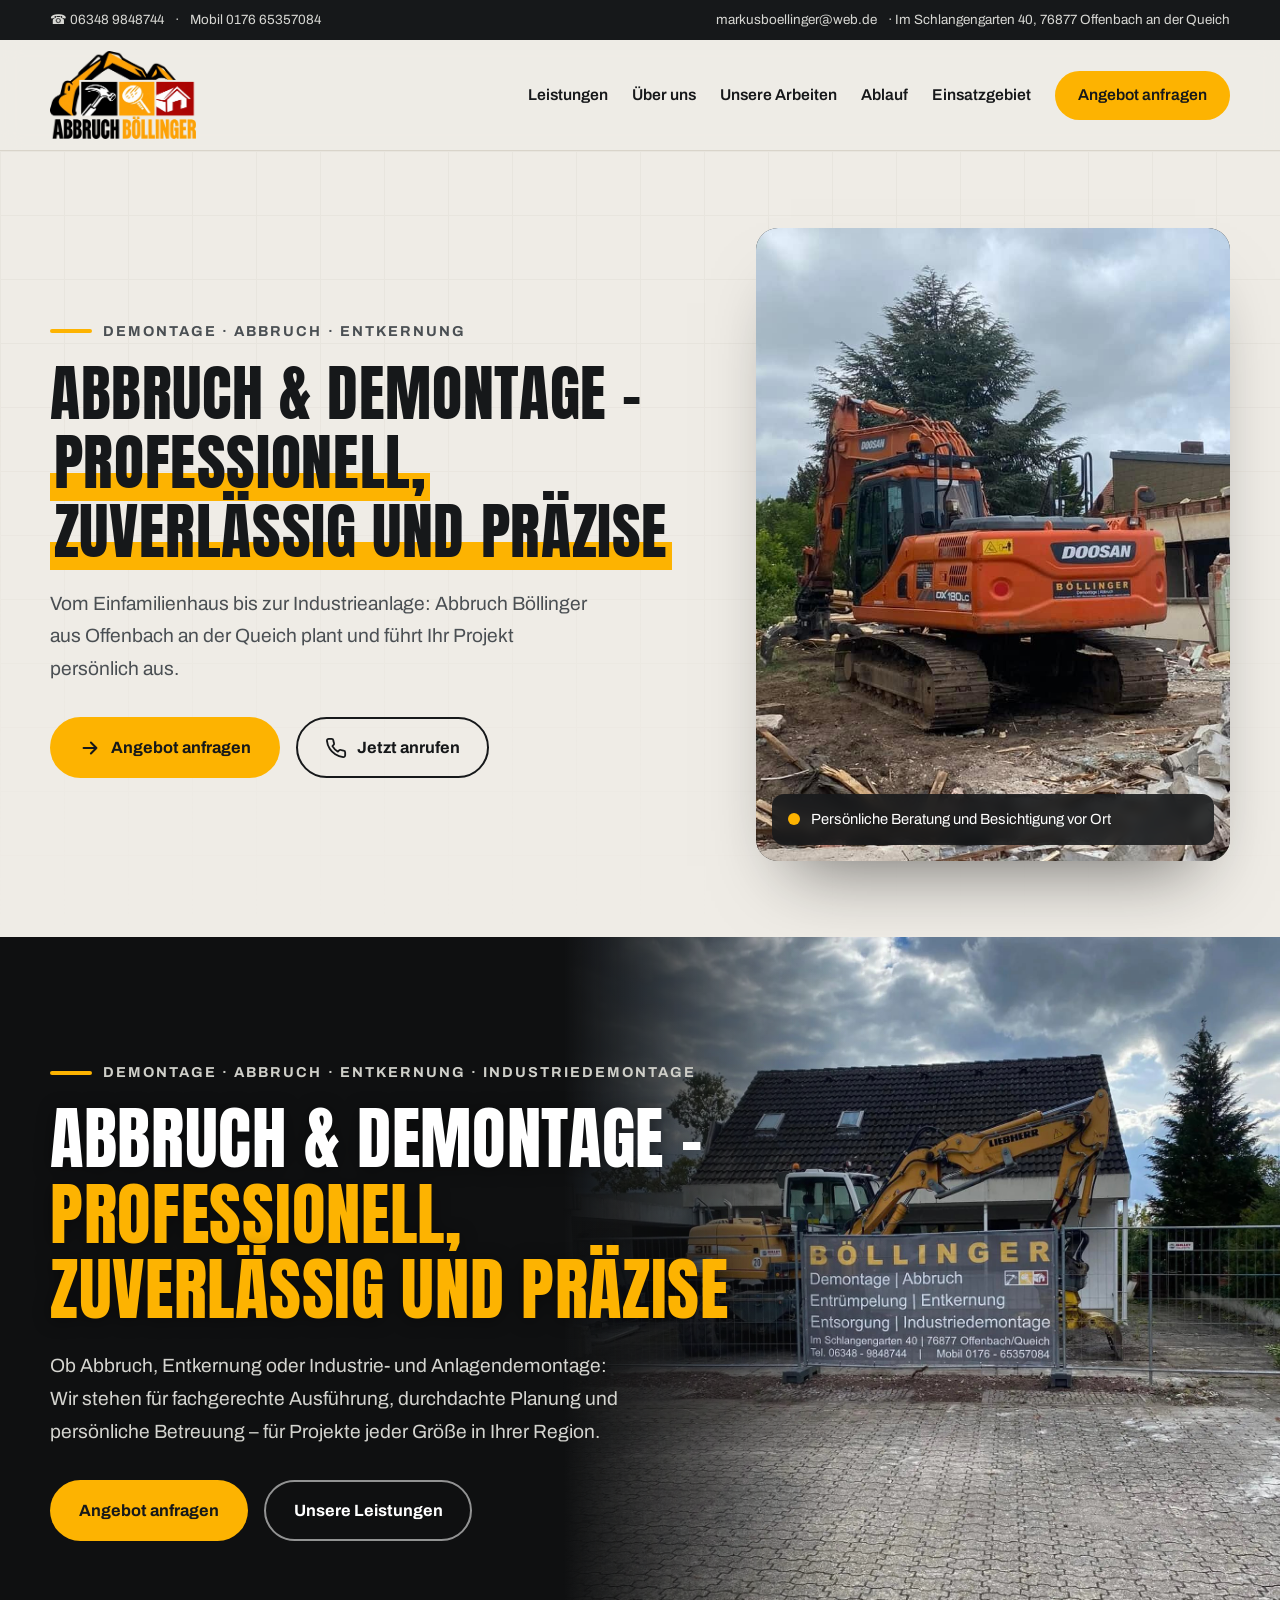
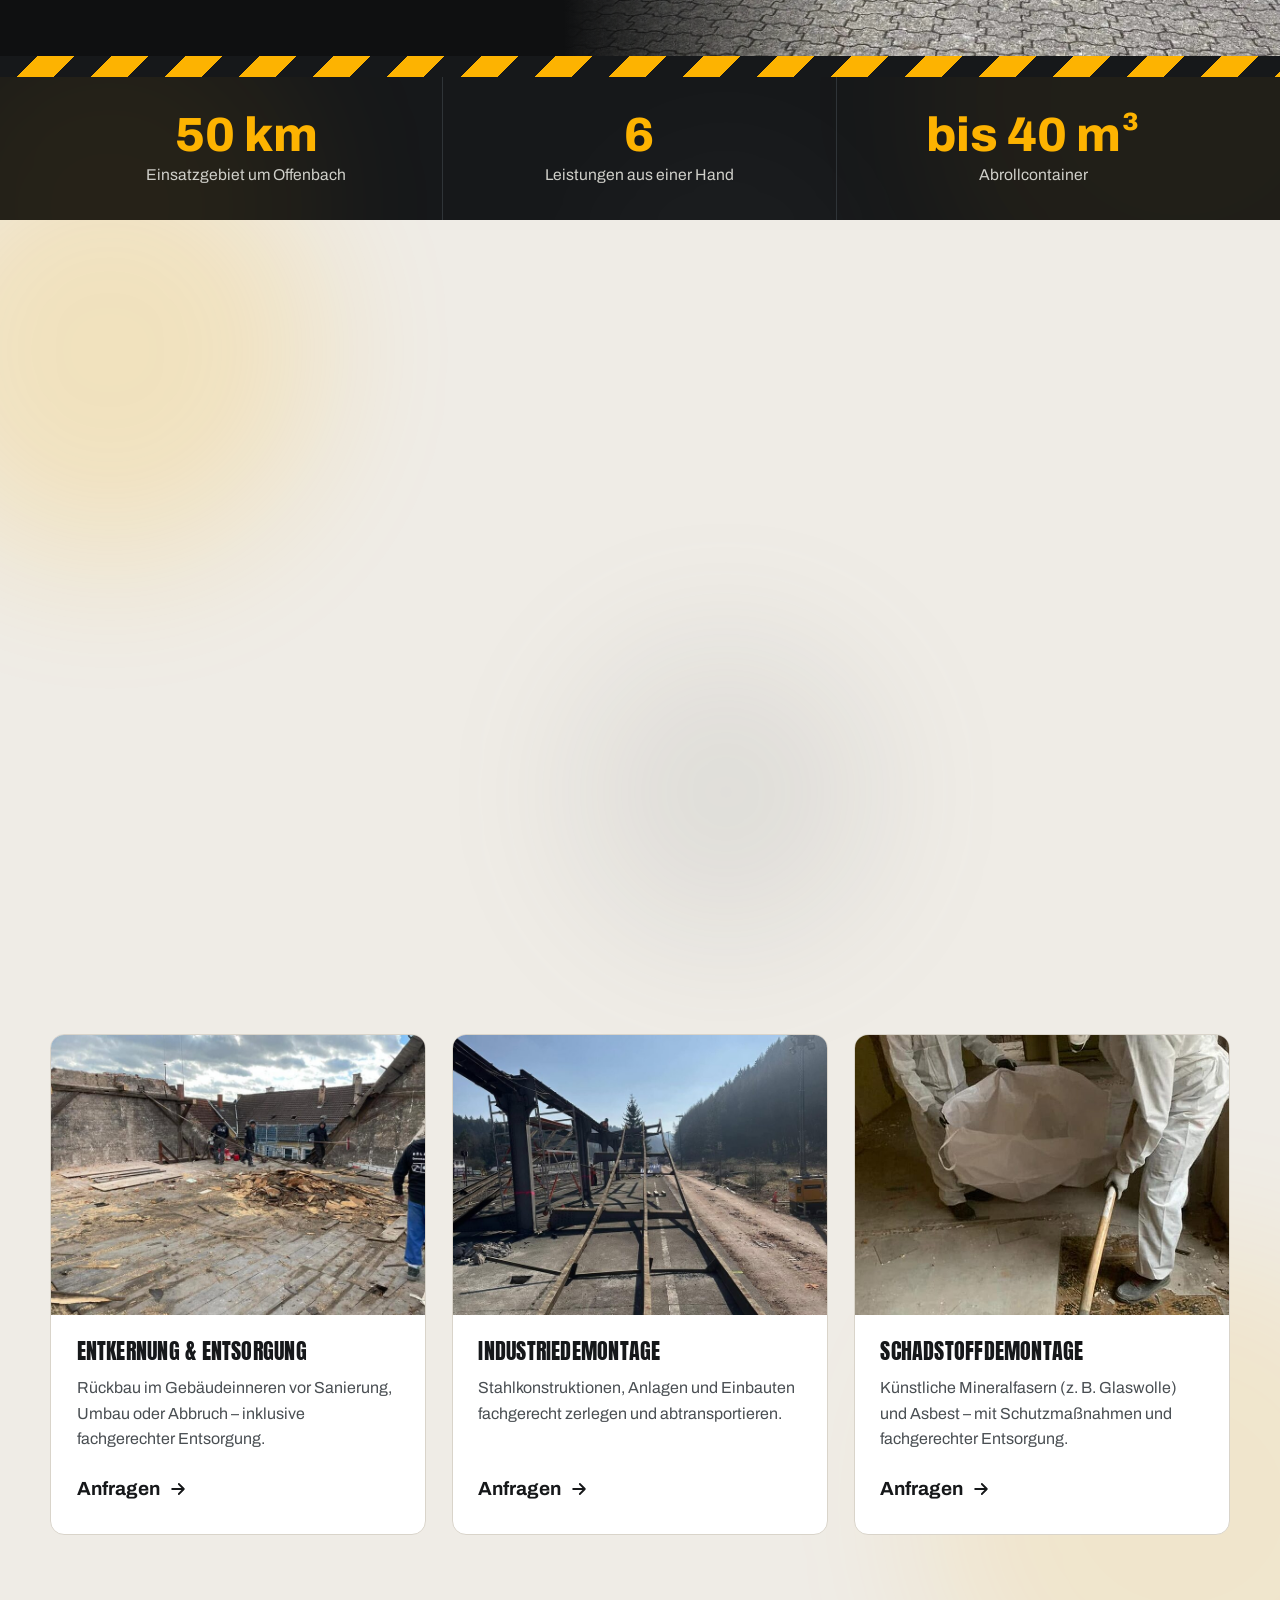
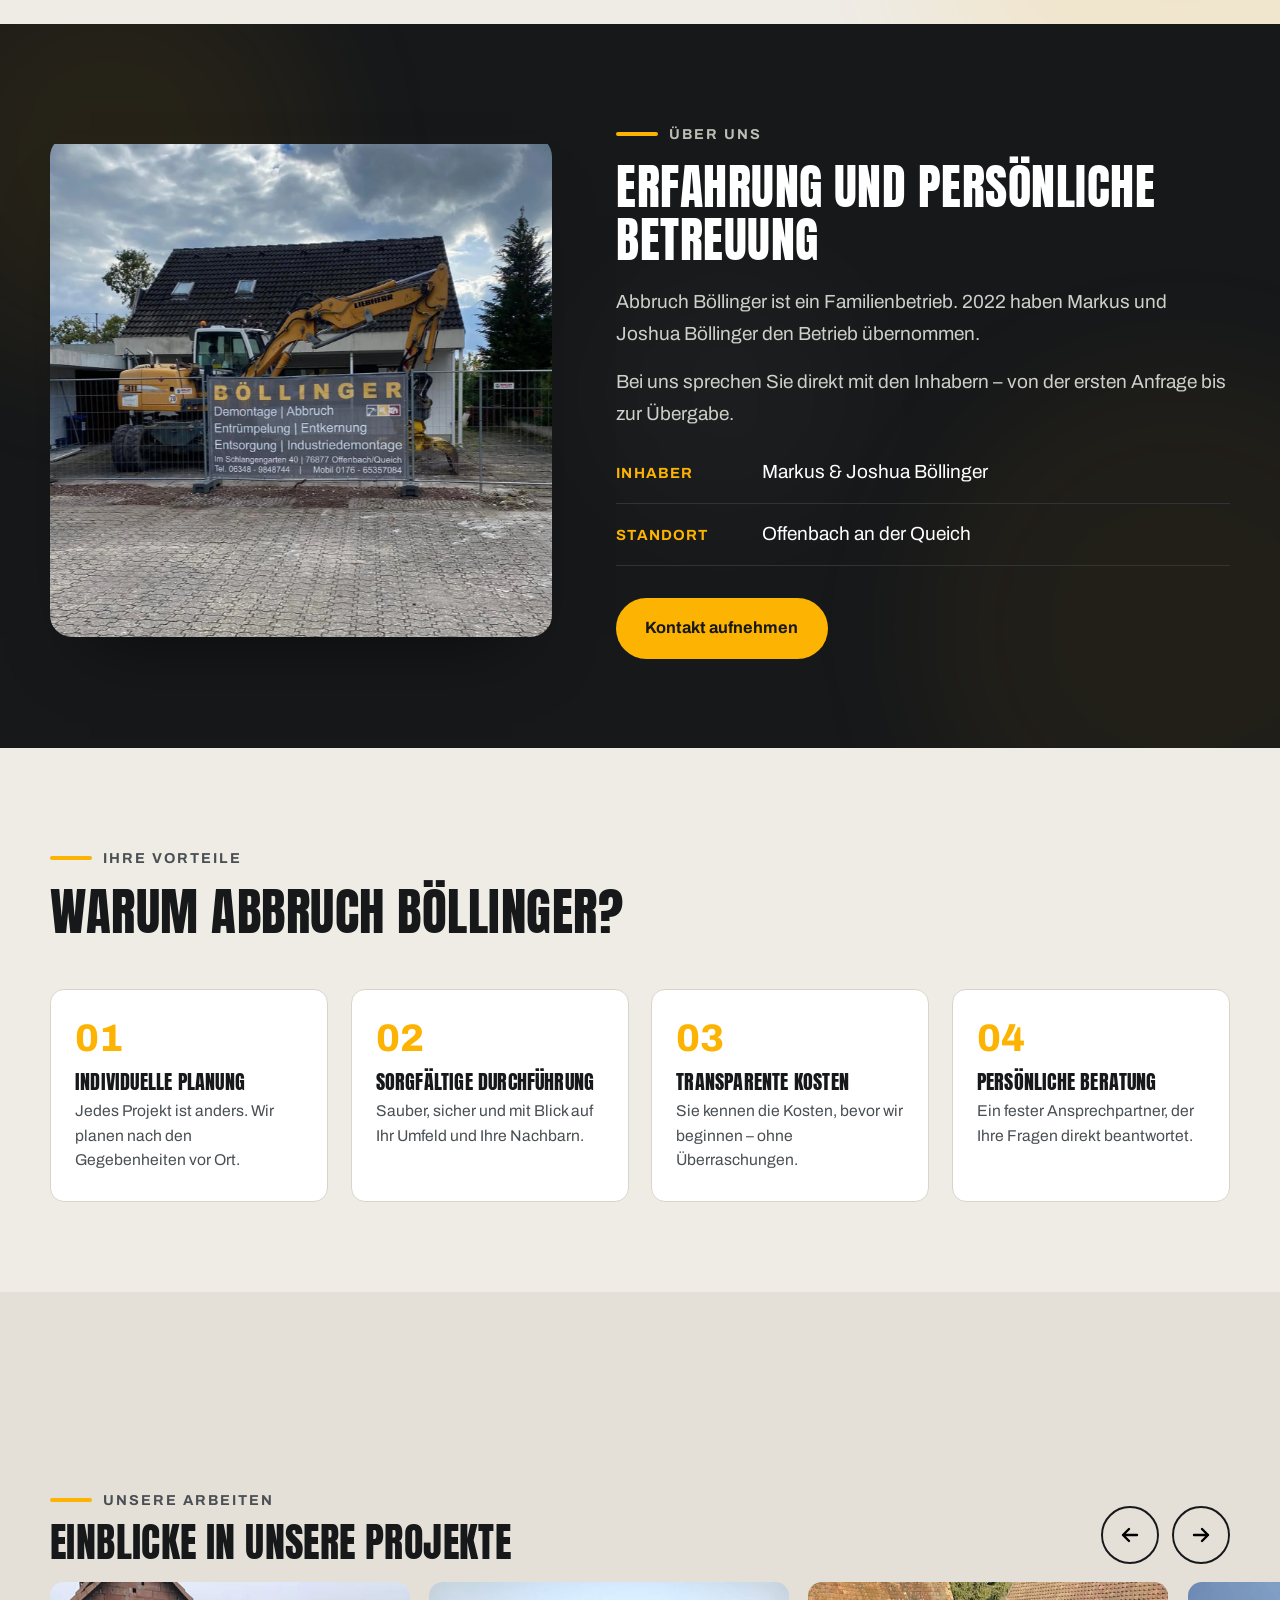
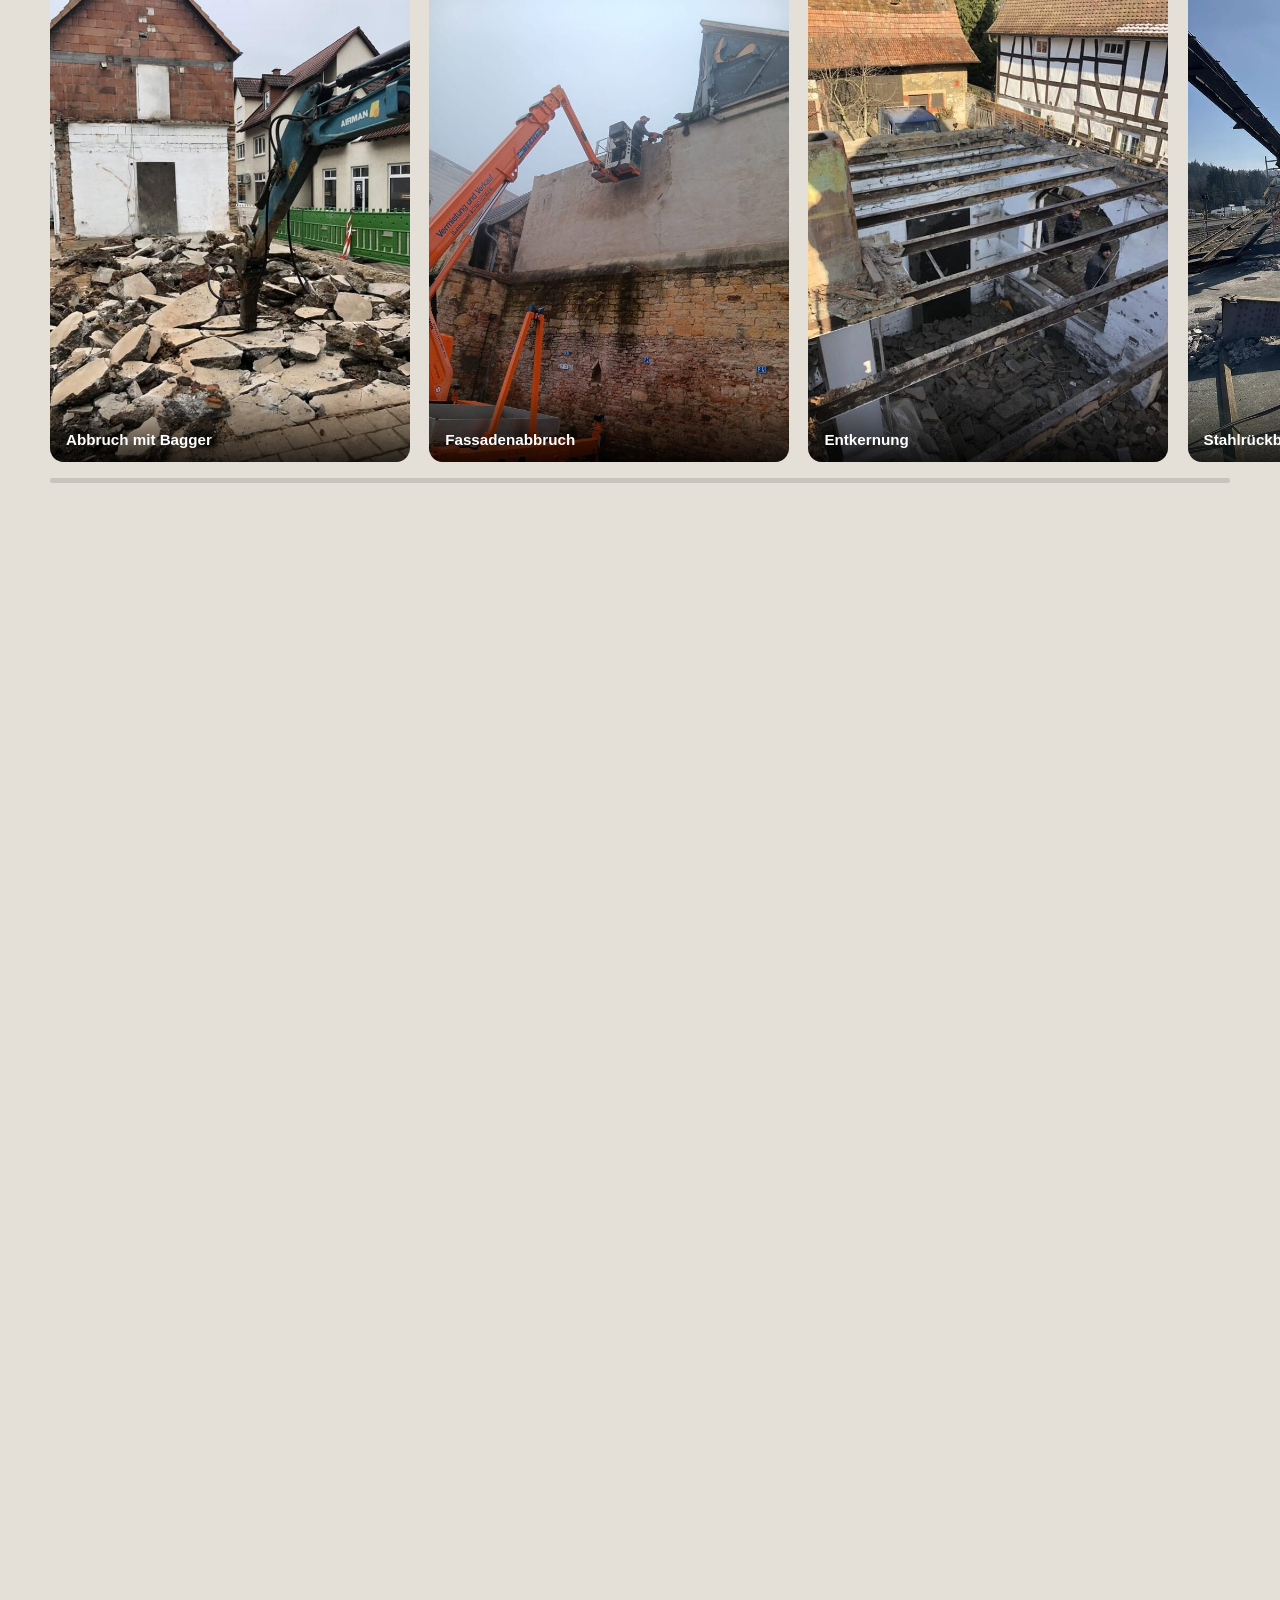
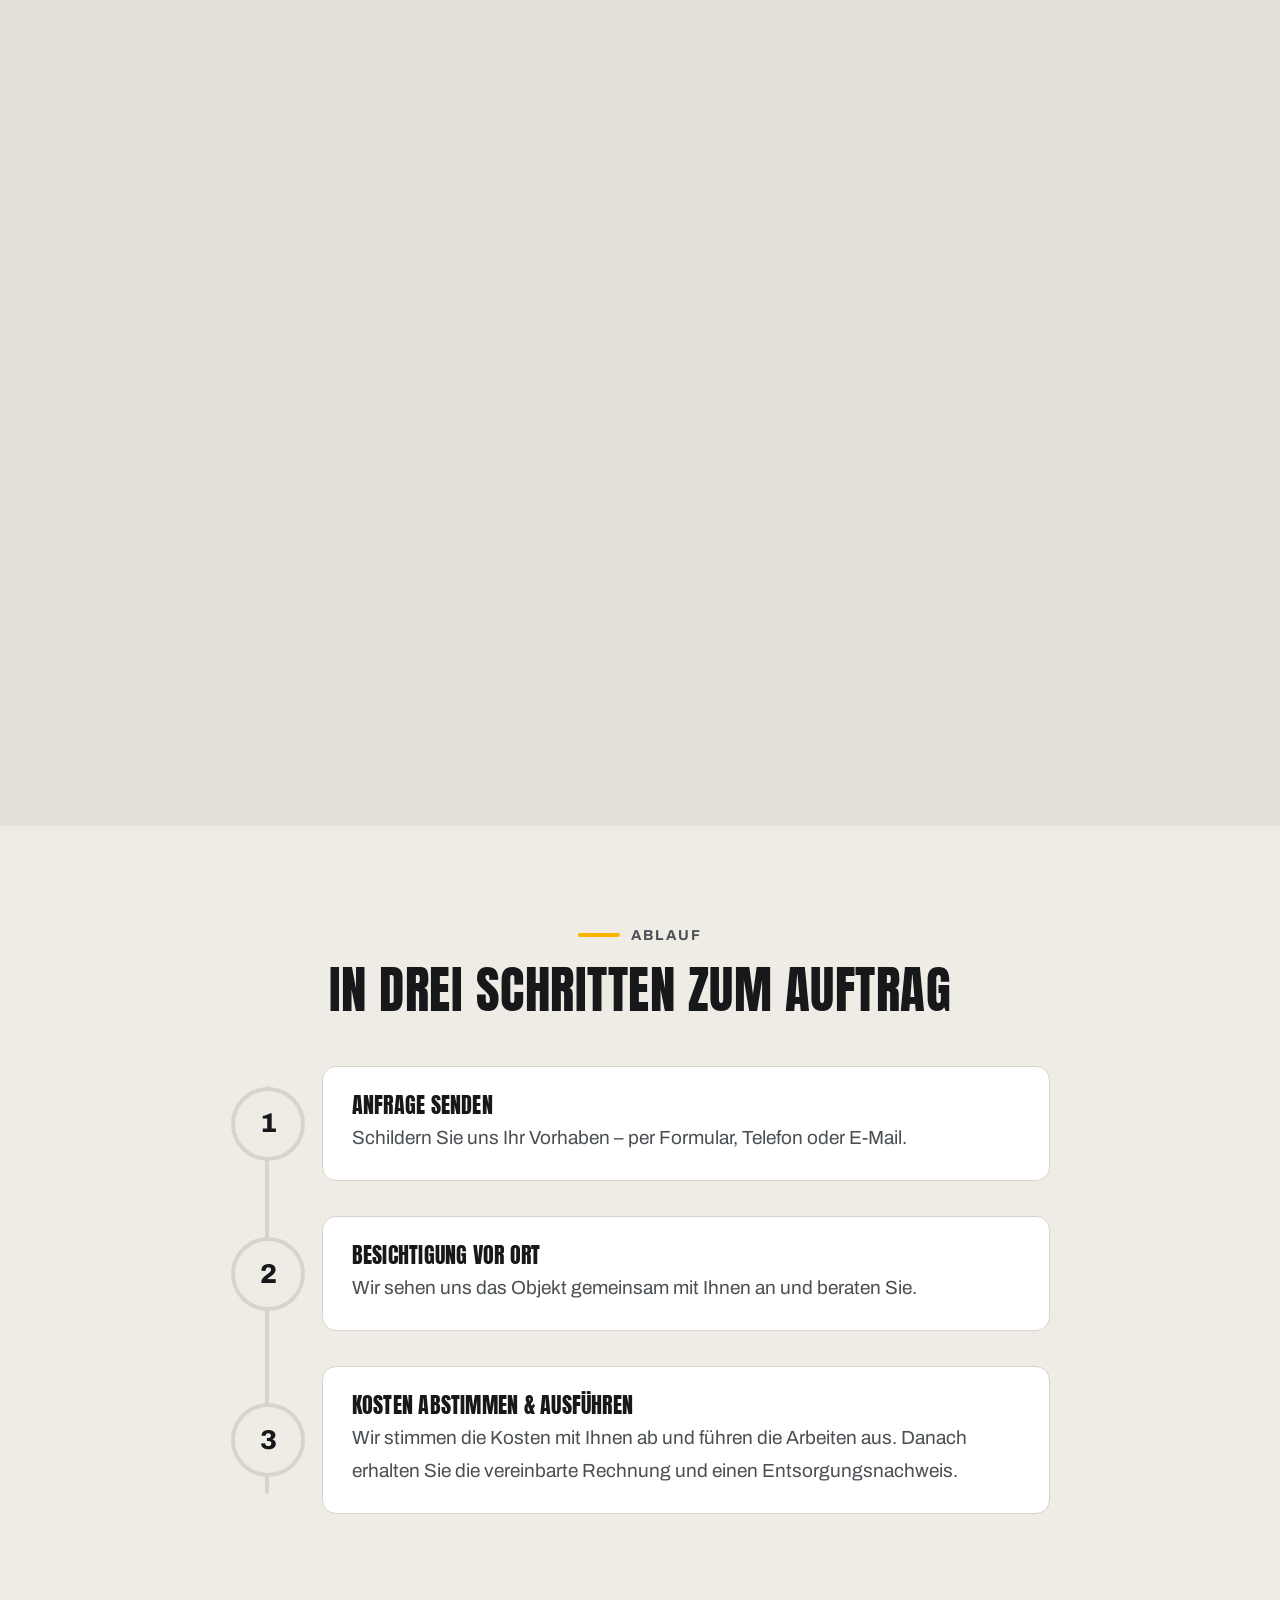
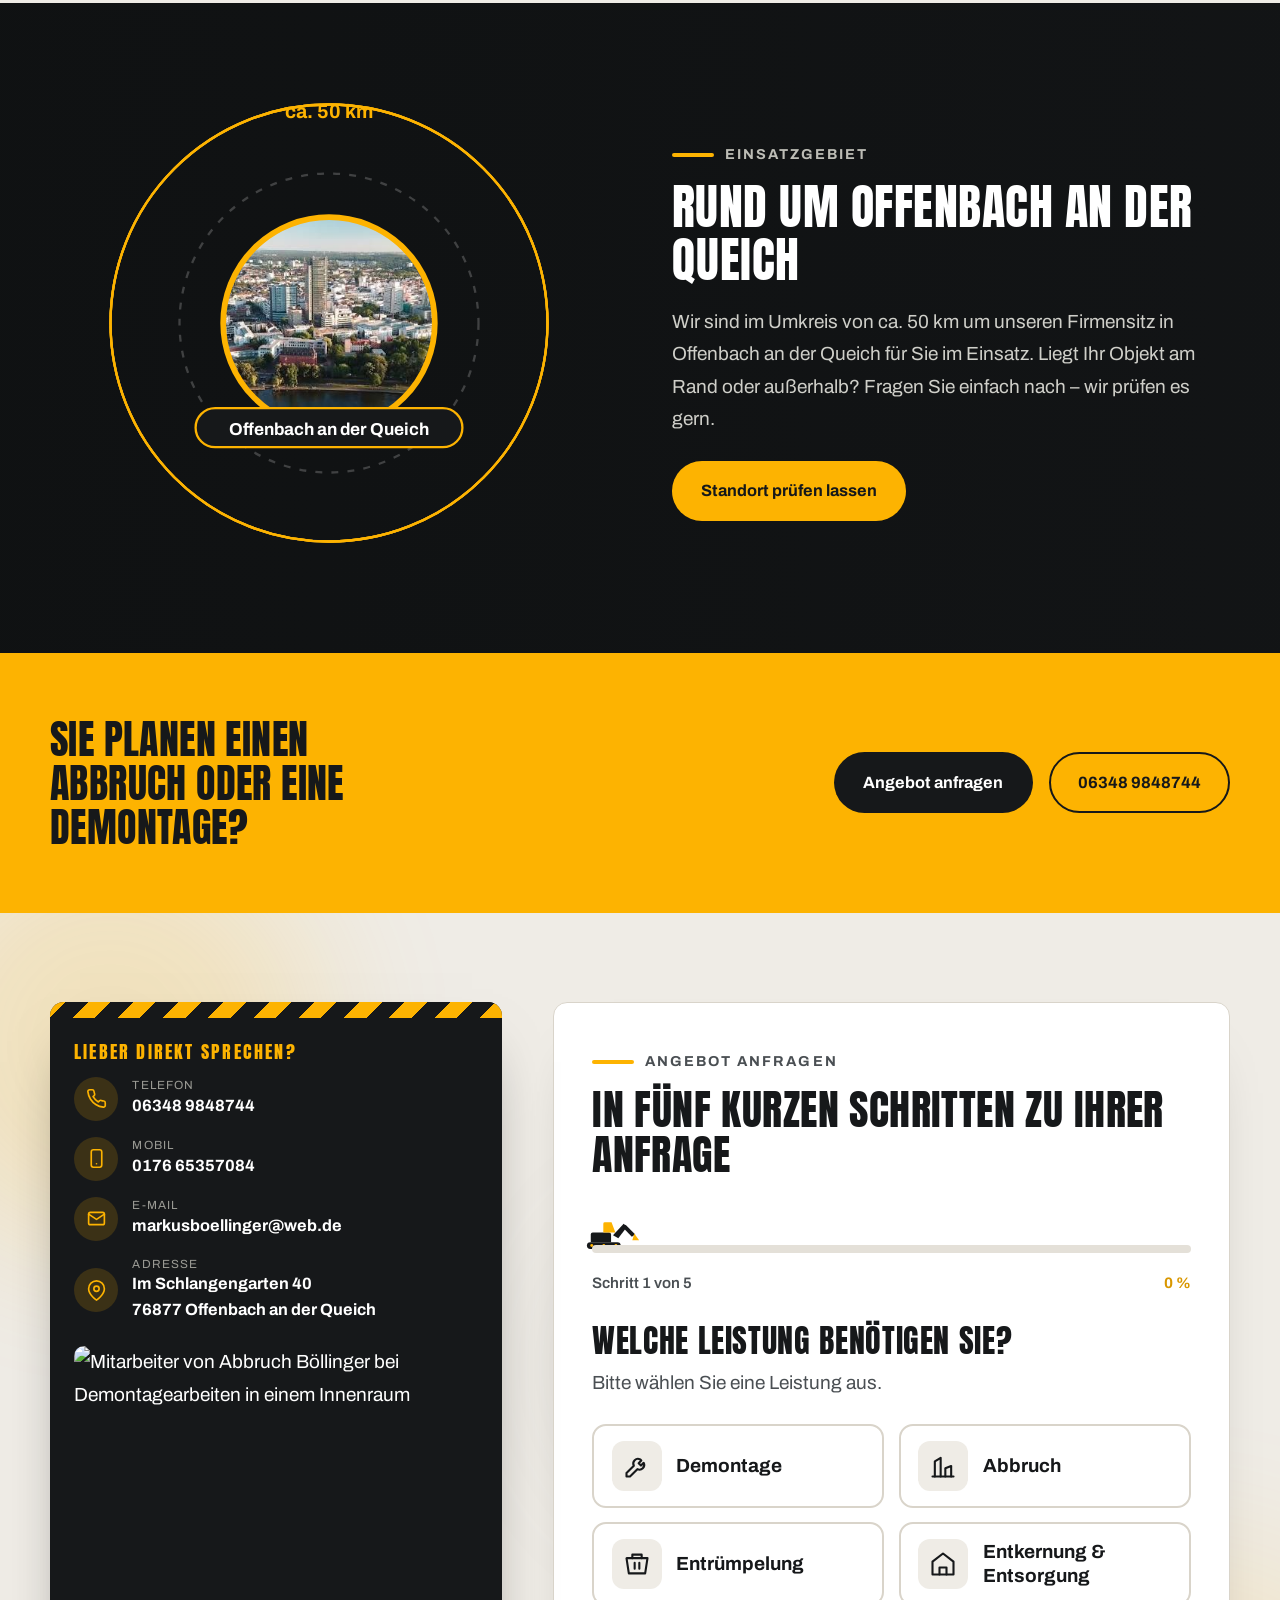
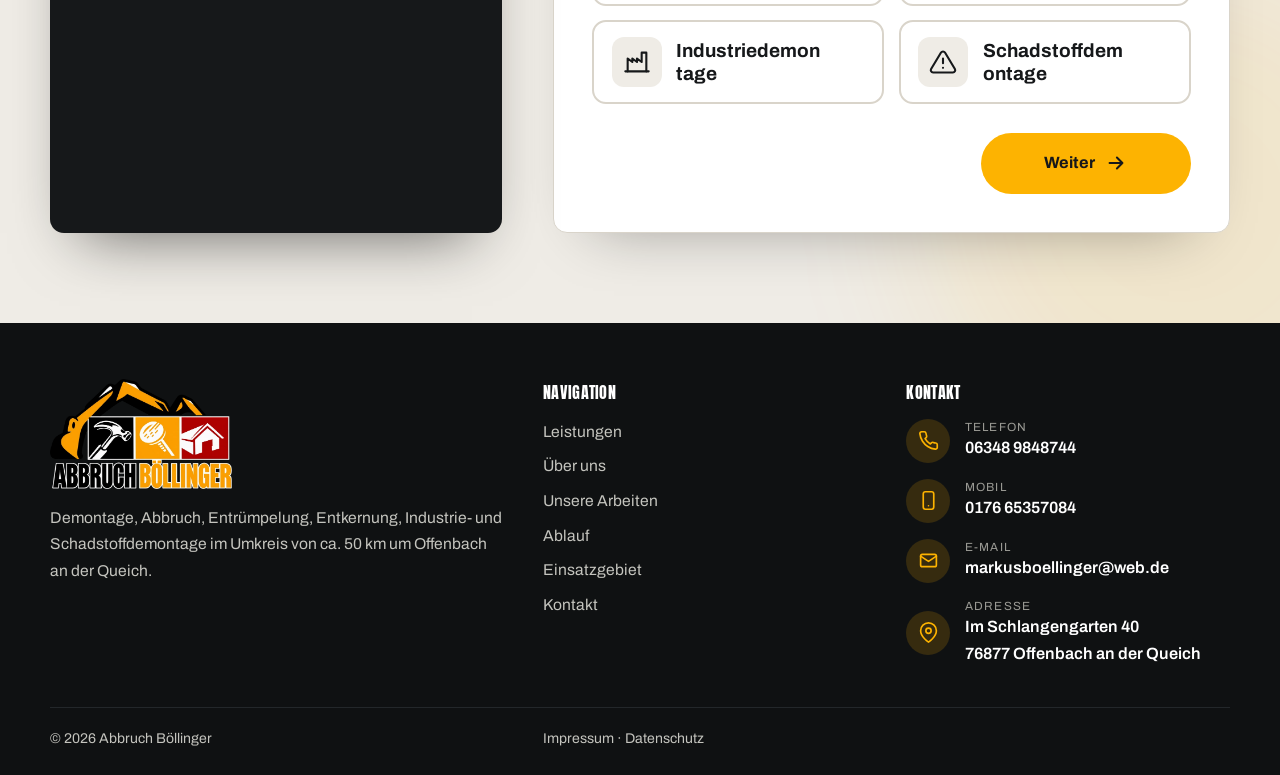
==== commit 06da5b2d: "design2: weicher Übergang am Hero-Bild Co-Authored-By: Claude Opus 5.5 <noreply@anthropic.com> Claud" ====
--- a/design2.html
+++ b/design2.html
@@ -135,8 +135,8 @@
 .hero h1 .acc{background:linear-gradient(transparent 62%,var(--gold) 62%,var(--gold) 92%,transparent 92%);-webkit-box-decoration-break:clone;box-decoration-break:clone;padding:0 .06em}
 /* hero dark */
 .hero-dark{position:relative;background:#0f1011;color:#fff;overflow:hidden;padding:clamp(4rem,9vw,7.5rem) 0}
-.hero-dark .bg{position:absolute;inset:0;background:#0f1011 url(assets/images/hero-dark-bg.jpg) right center/auto 100% no-repeat}
-.hero-dark::after{content:"";position:absolute;inset:0;background:linear-gradient(90deg,#0f1011 0%,#0f1011 42%,rgba(15,16,17,.55) 58%,rgba(15,16,17,.1) 78%,rgba(15,16,17,0) 100%)}
+.hero-dark .bg{position:absolute;top:0;right:0;bottom:0;height:100%;aspect-ratio:1/1;max-width:70%;background:url(assets/images/hero-dark-bg.jpg) center/cover no-repeat;-webkit-mask-image:linear-gradient(90deg,transparent 0%,#000 40%);mask-image:linear-gradient(90deg,transparent 0%,#000 40%)}
+.hero-dark::after{content:"";position:absolute;inset:0;background:linear-gradient(90deg,rgba(15,16,17,.6) 0%,rgba(15,16,17,.2) 50%,rgba(15,16,17,0) 70%)}
 .hero-dark .wrap{position:relative;z-index:1}
 .hero-dark .in{max-width:720px}
 .hero-dark .kicker{color:#cfcfc9}
@@ -365,7 +365,7 @@
   .hero-media{max-width:480px;aspect-ratio:4/4.4}
   .cards{grid-template-columns:repeat(2,1fr)}.why{grid-template-columns:repeat(2,1fr)}
   .stats .wrap{grid-template-columns:repeat(3,1fr)}
-  .hero-dark .bg{background-size:cover;background-position:center 60%}.hero-dark::after{background:rgba(15,16,17,.72)}
+  .hero-dark .bg{left:0;width:100%;max-width:none;aspect-ratio:auto;-webkit-mask-image:none;mask-image:none;background-position:center 60%}.hero-dark::after{background:rgba(15,16,17,.72)}
   .sign{position:static}.sign-pic{flex:none;aspect-ratio:4/3;min-height:0}
   footer .wrap{grid-template-columns:1fr 1fr}.fab{display:block}
 }
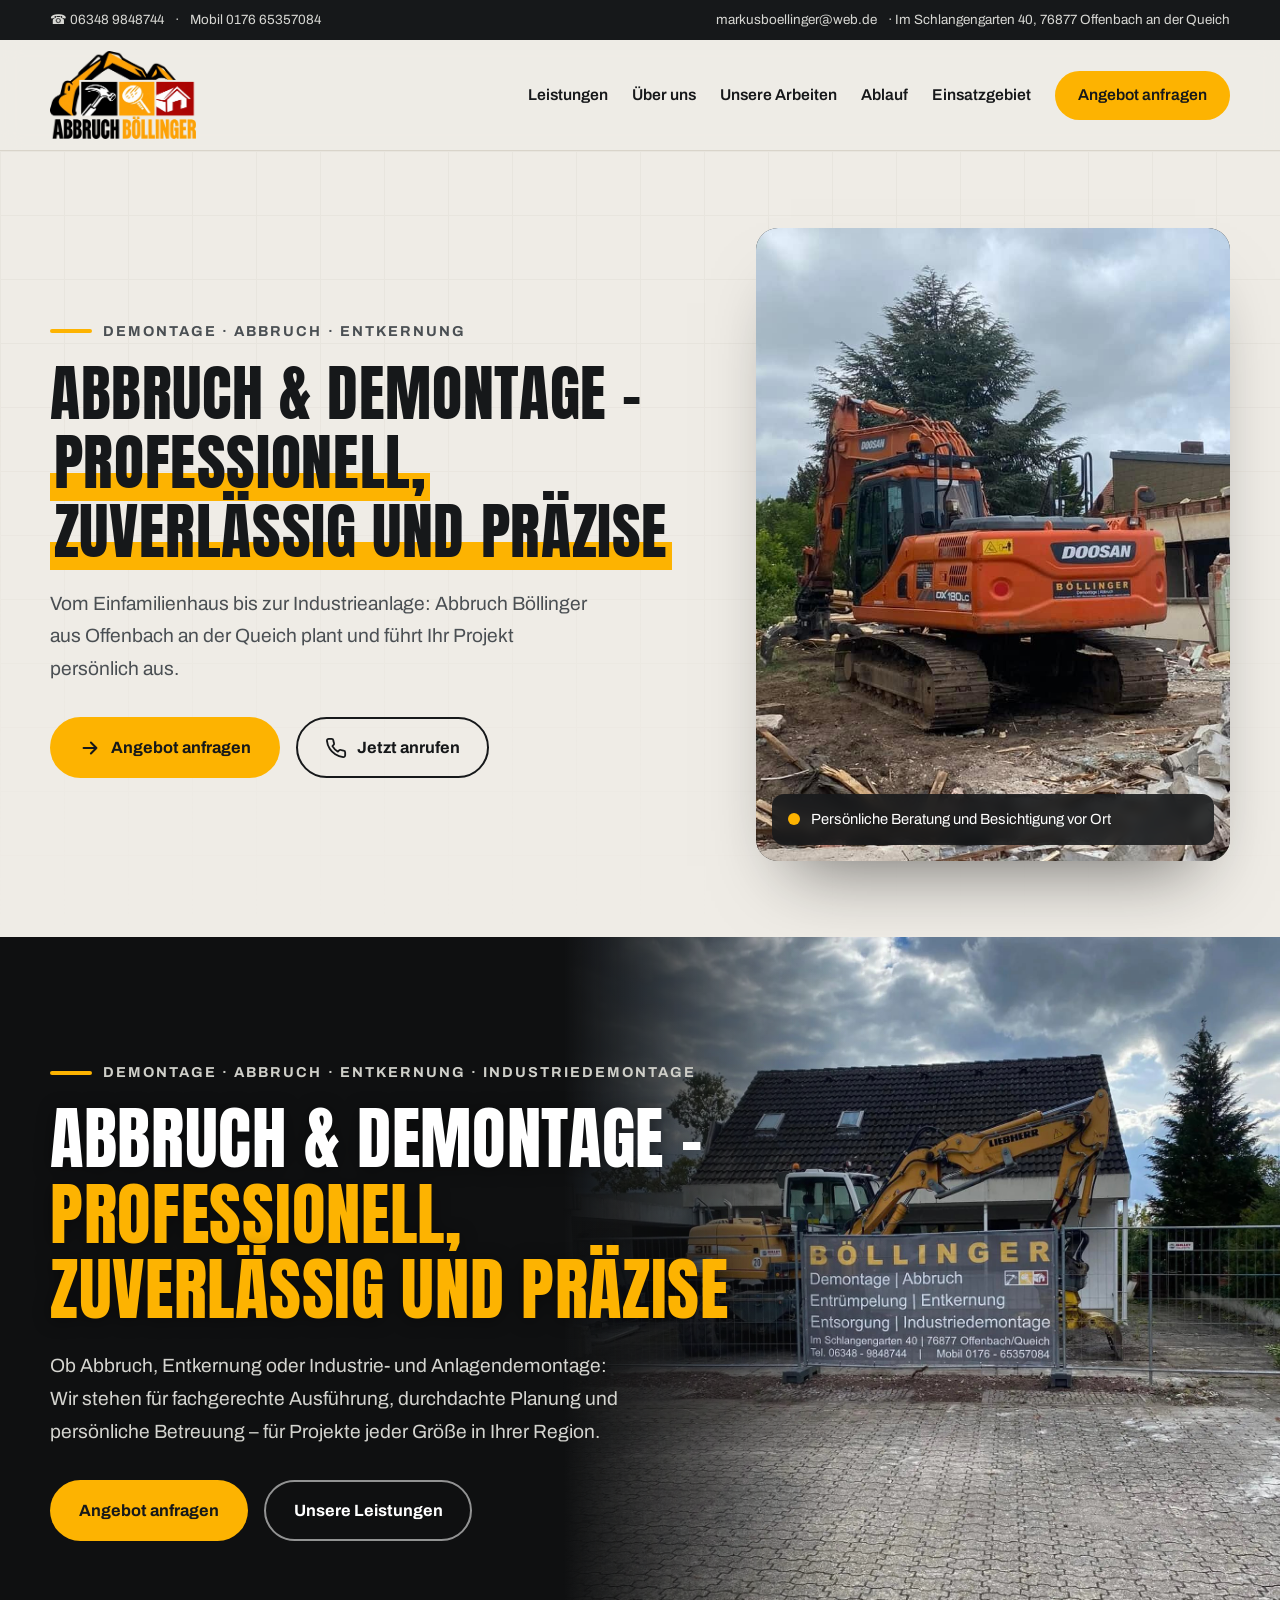
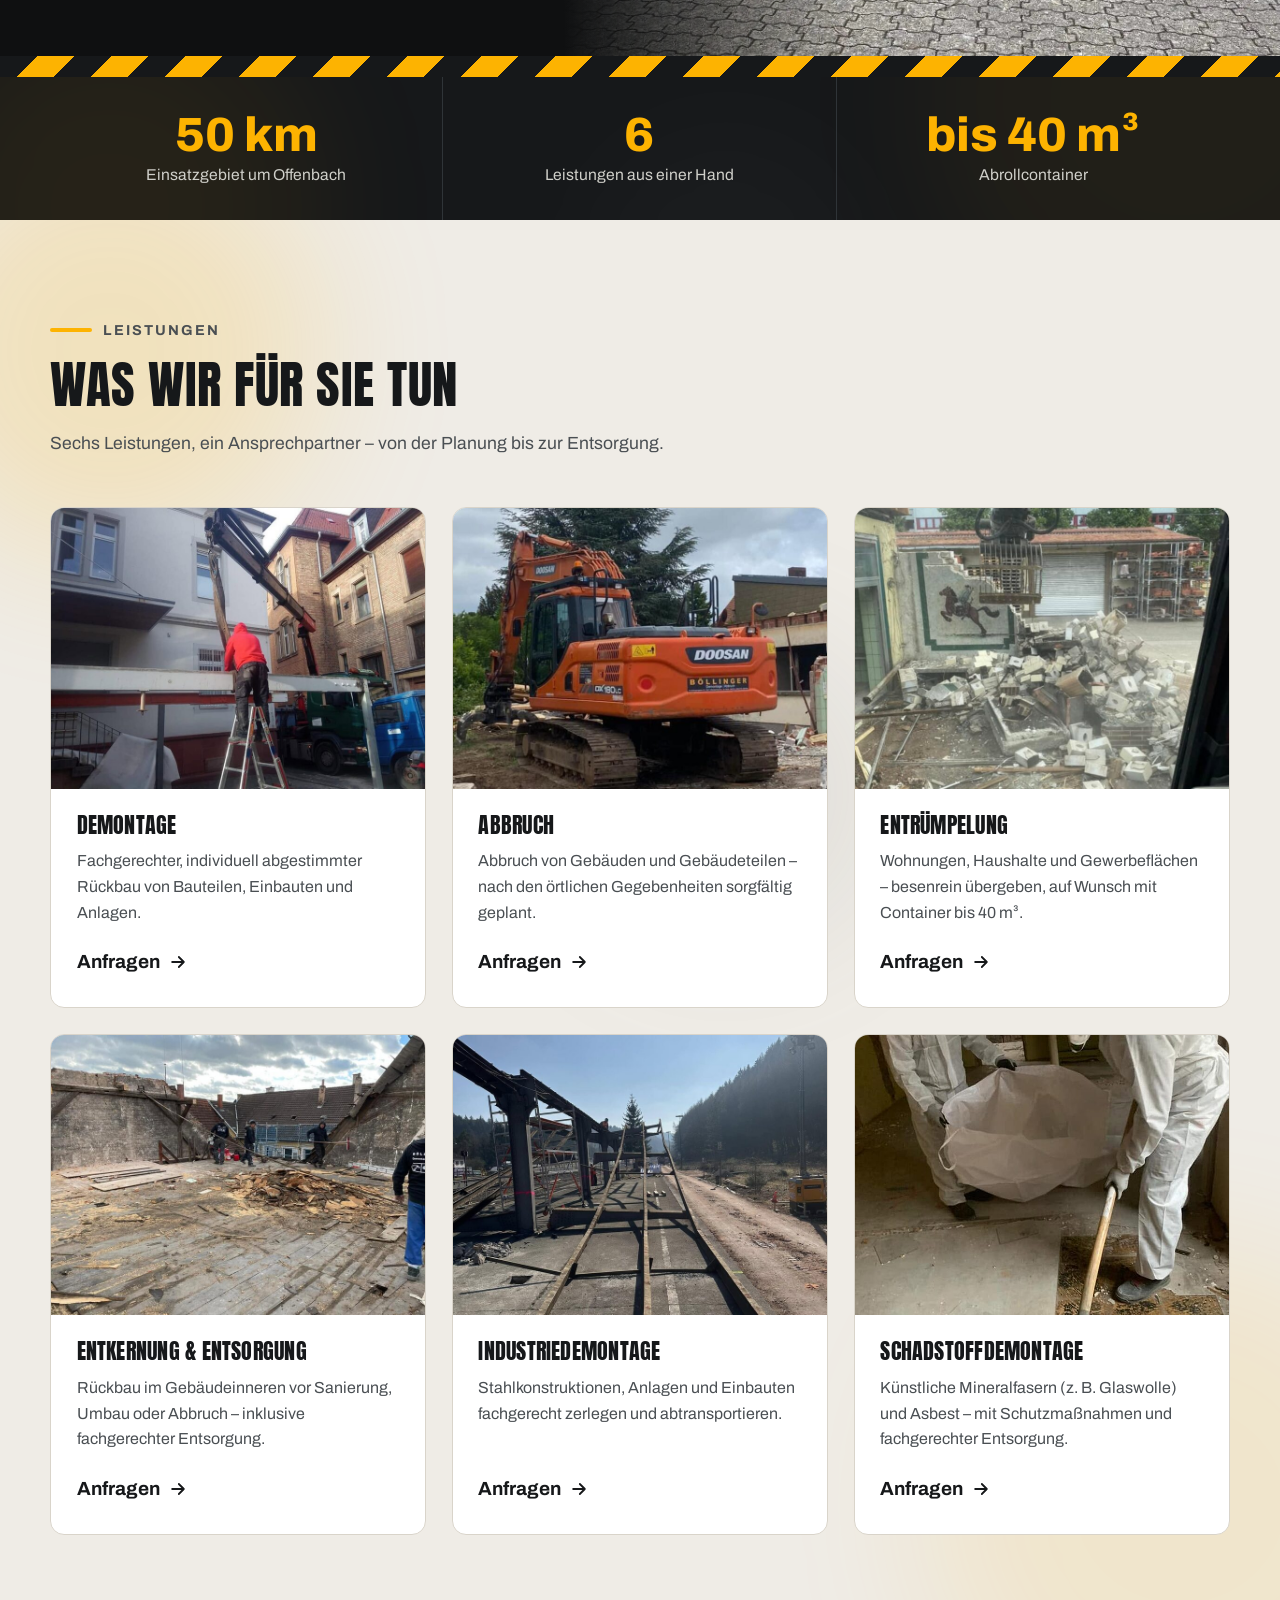
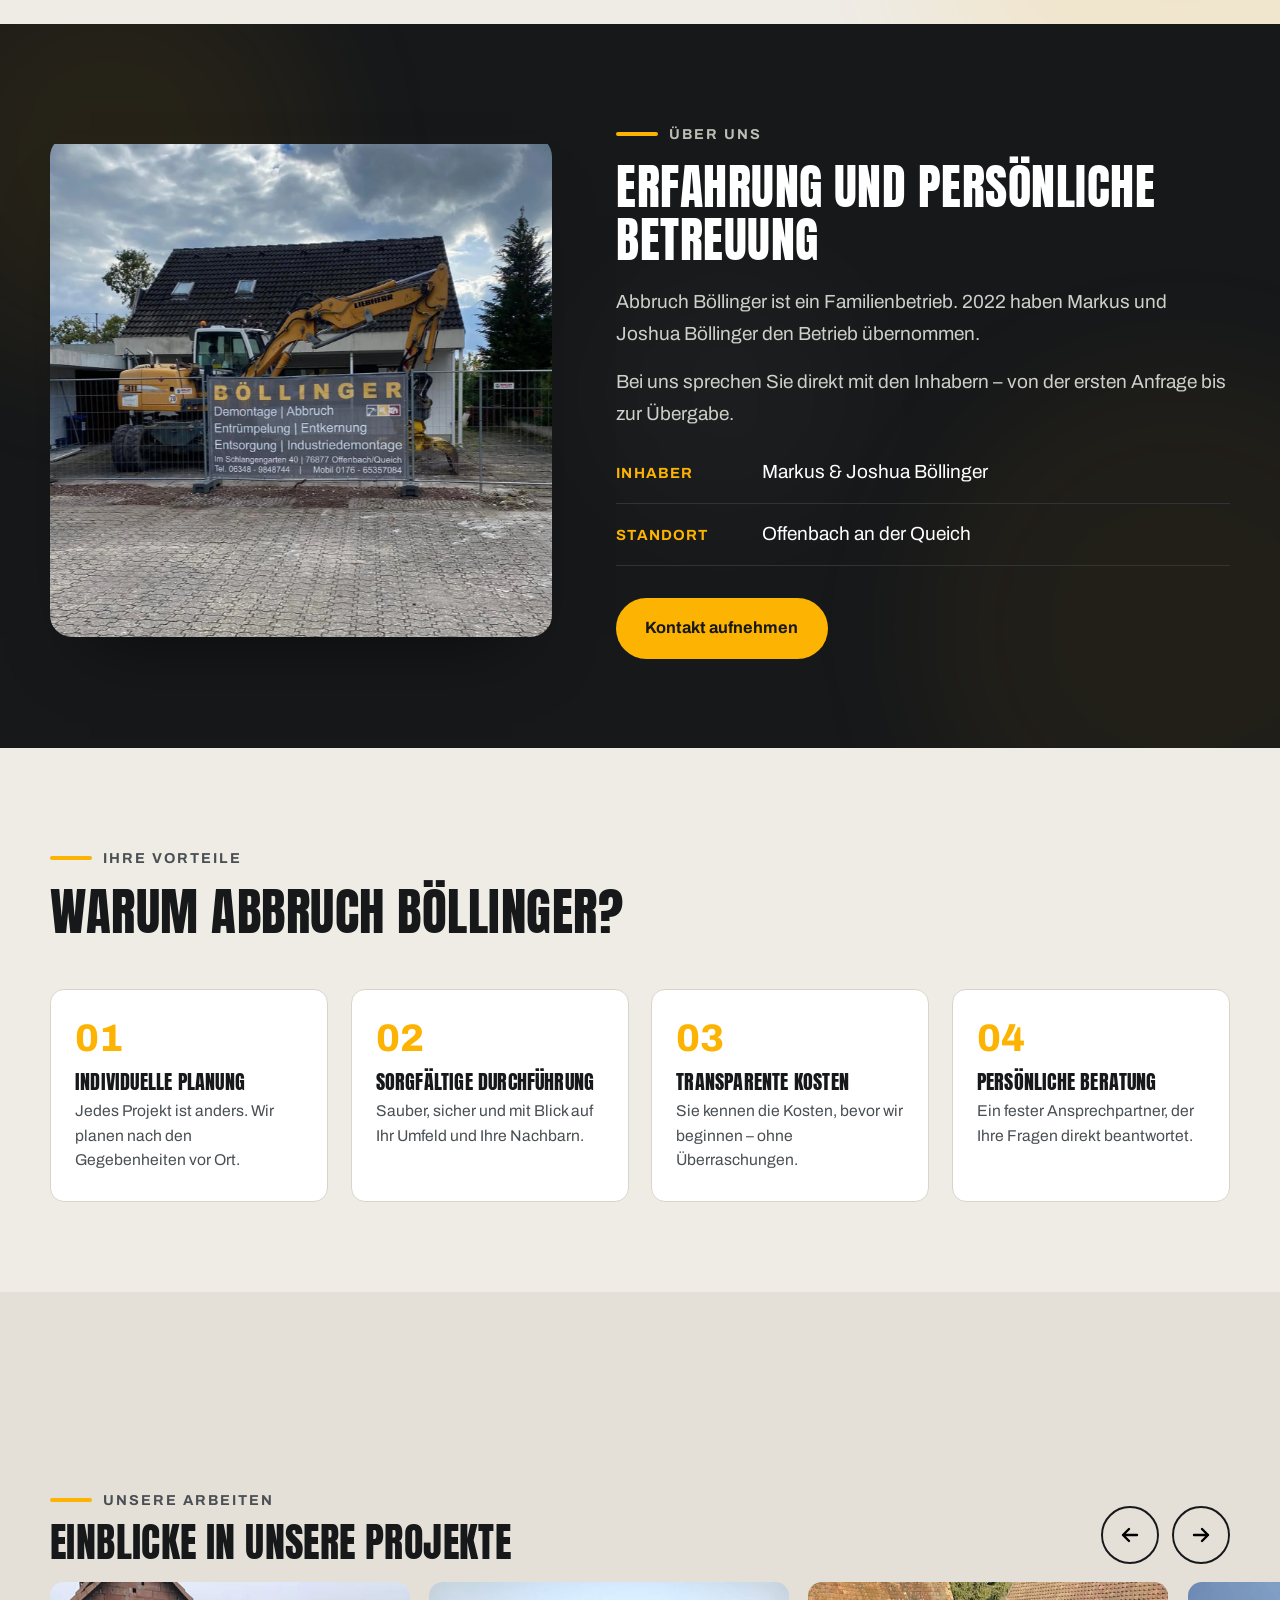
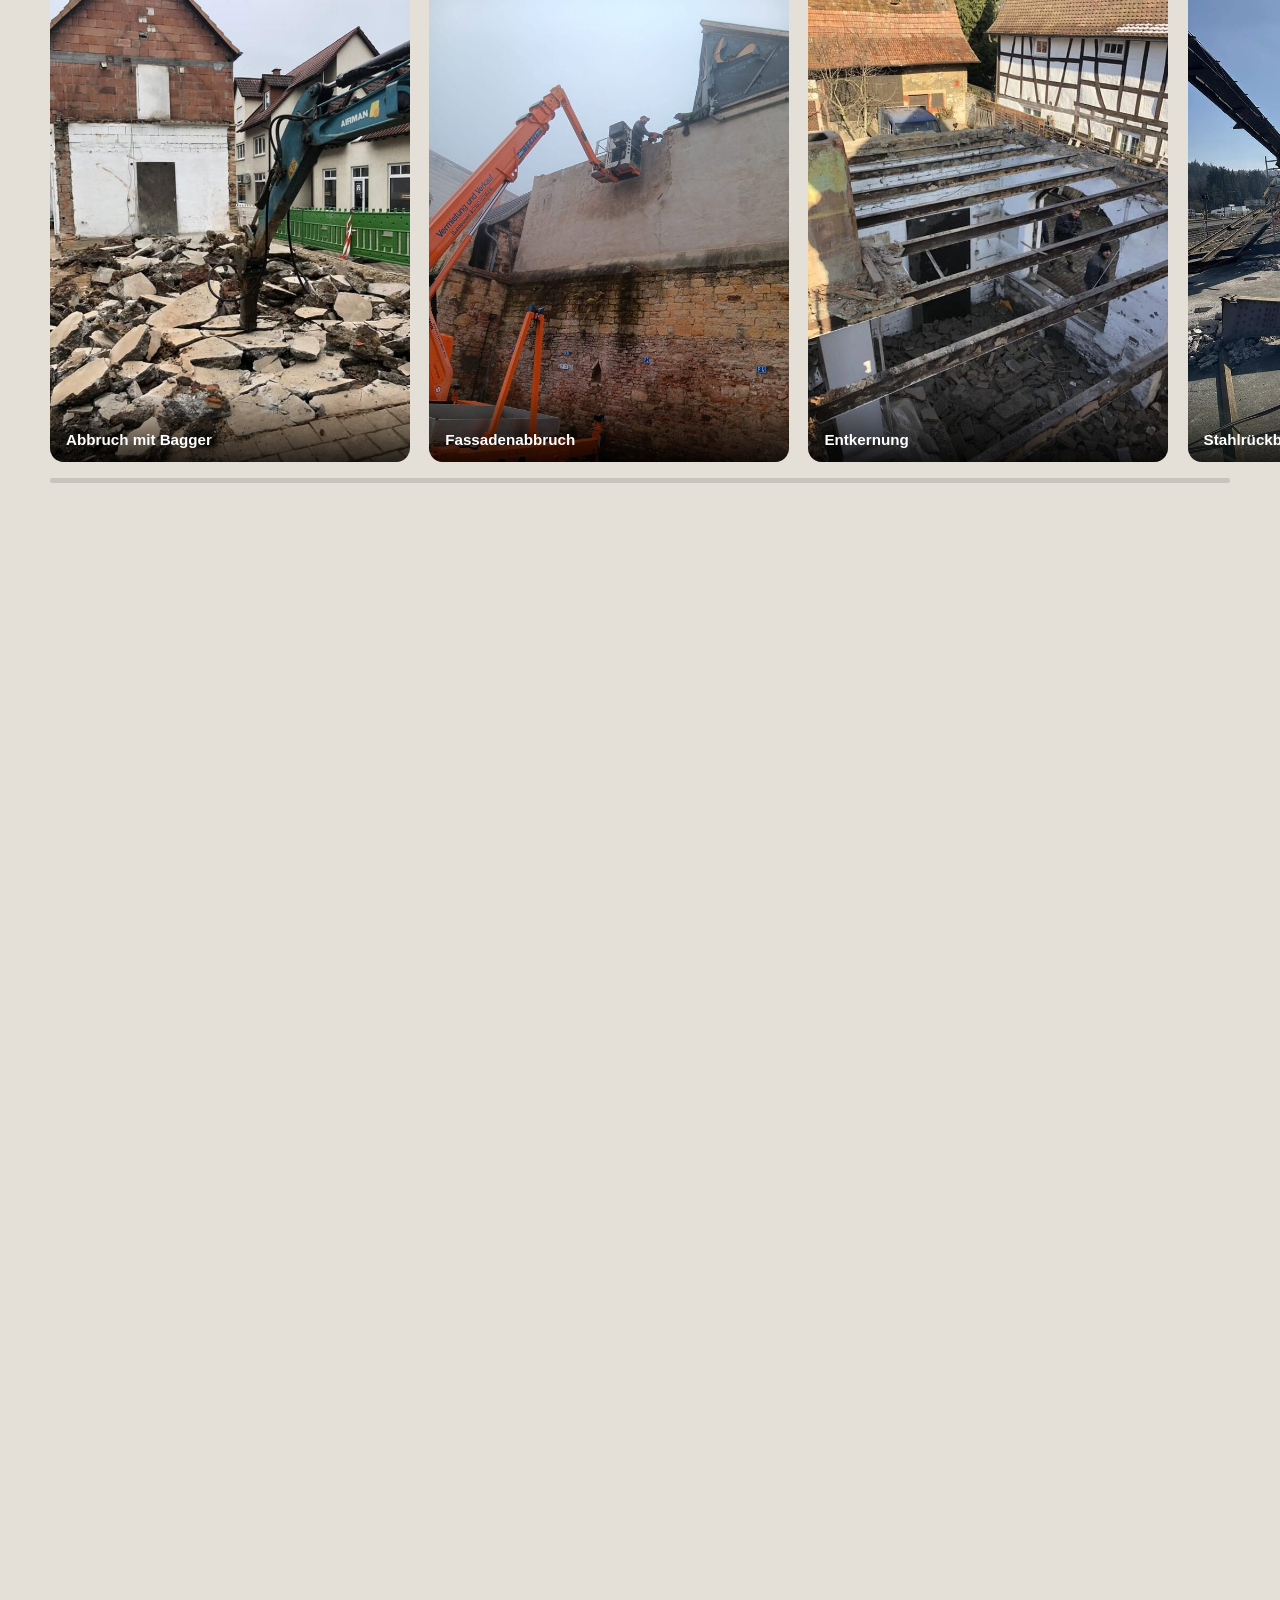
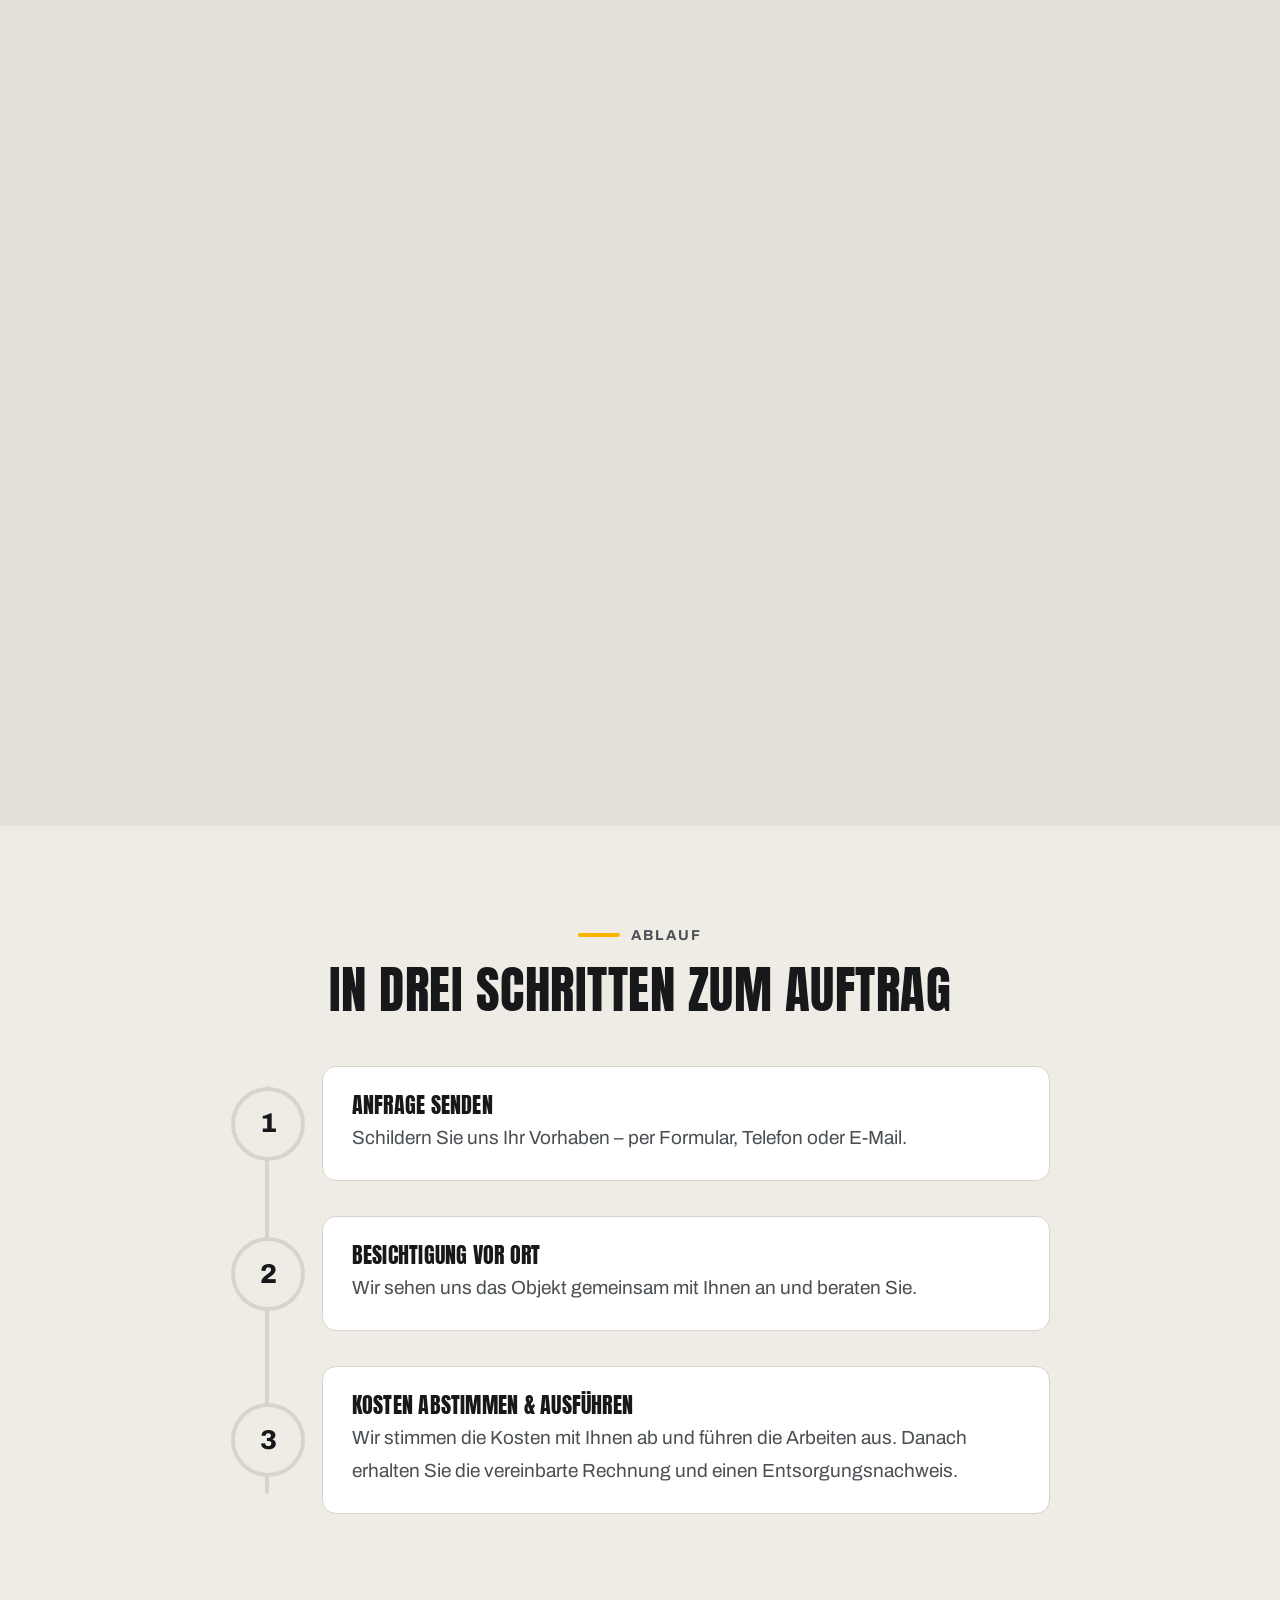
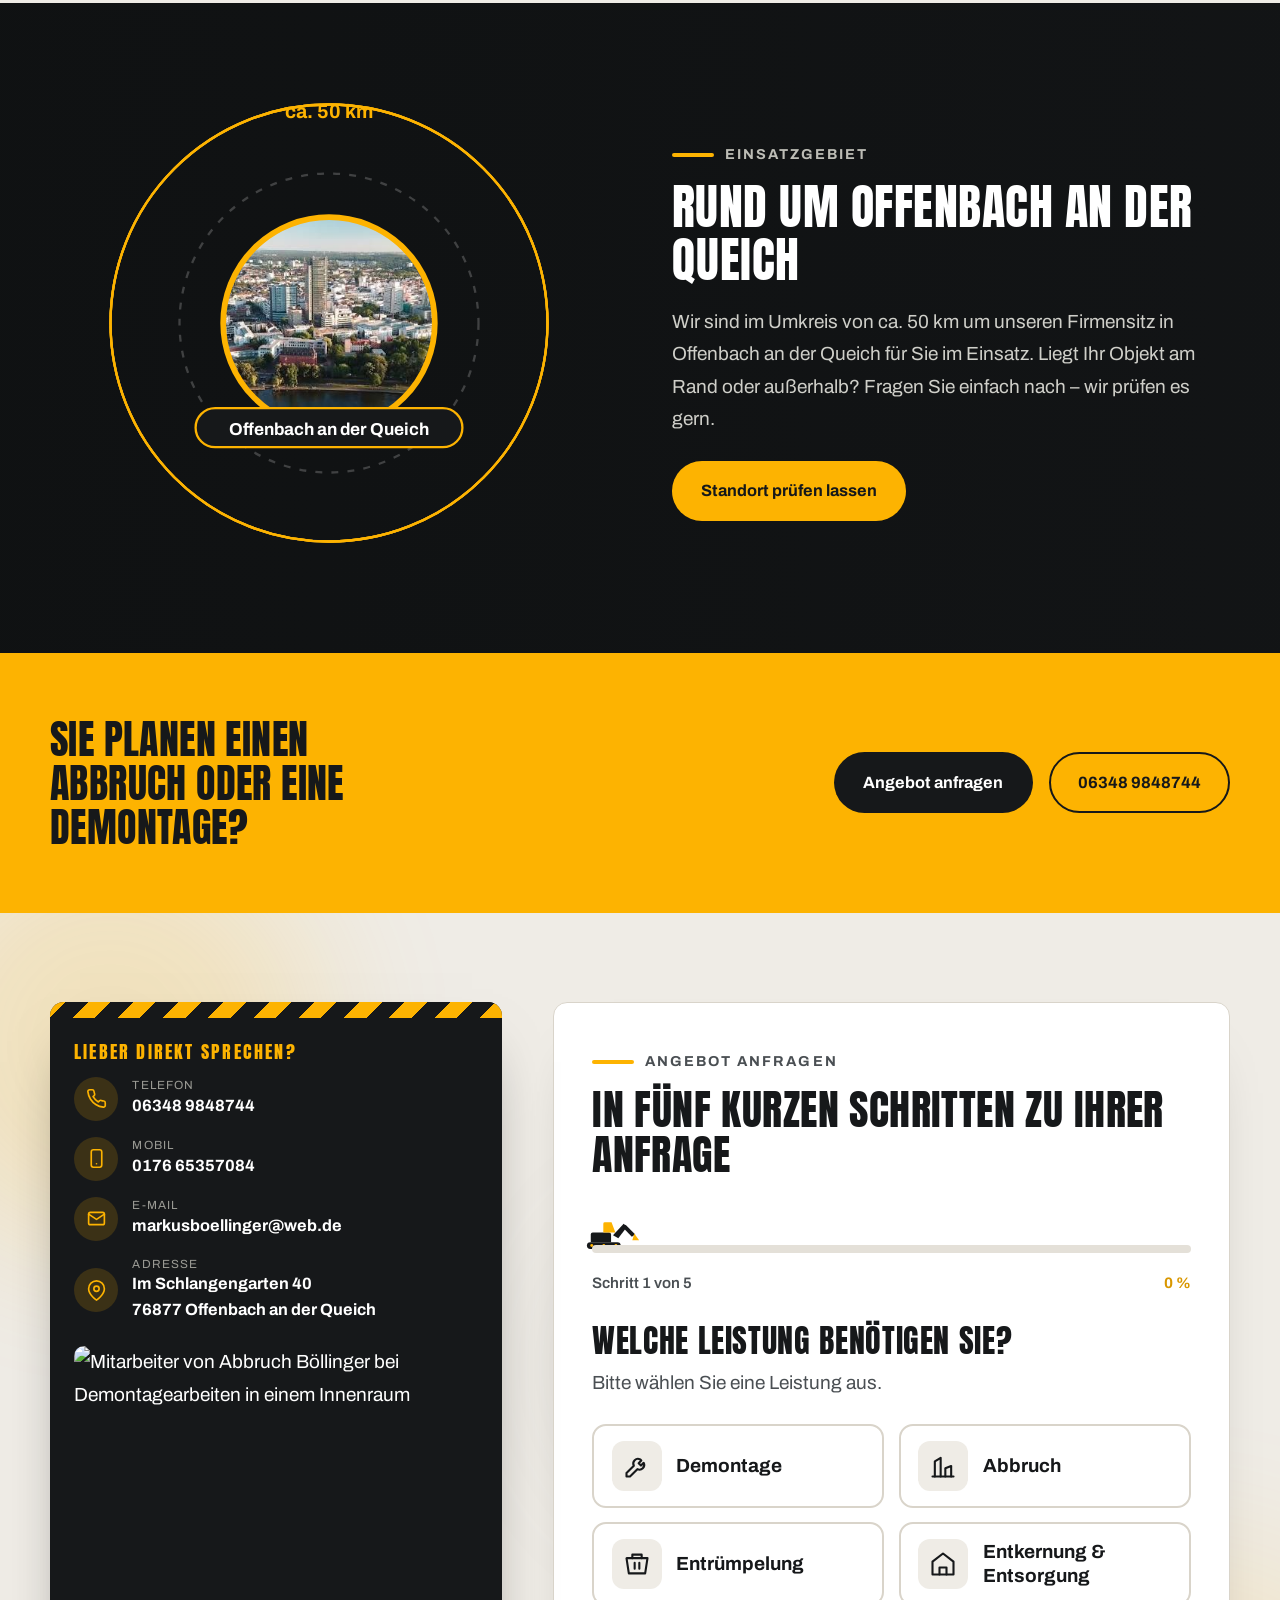
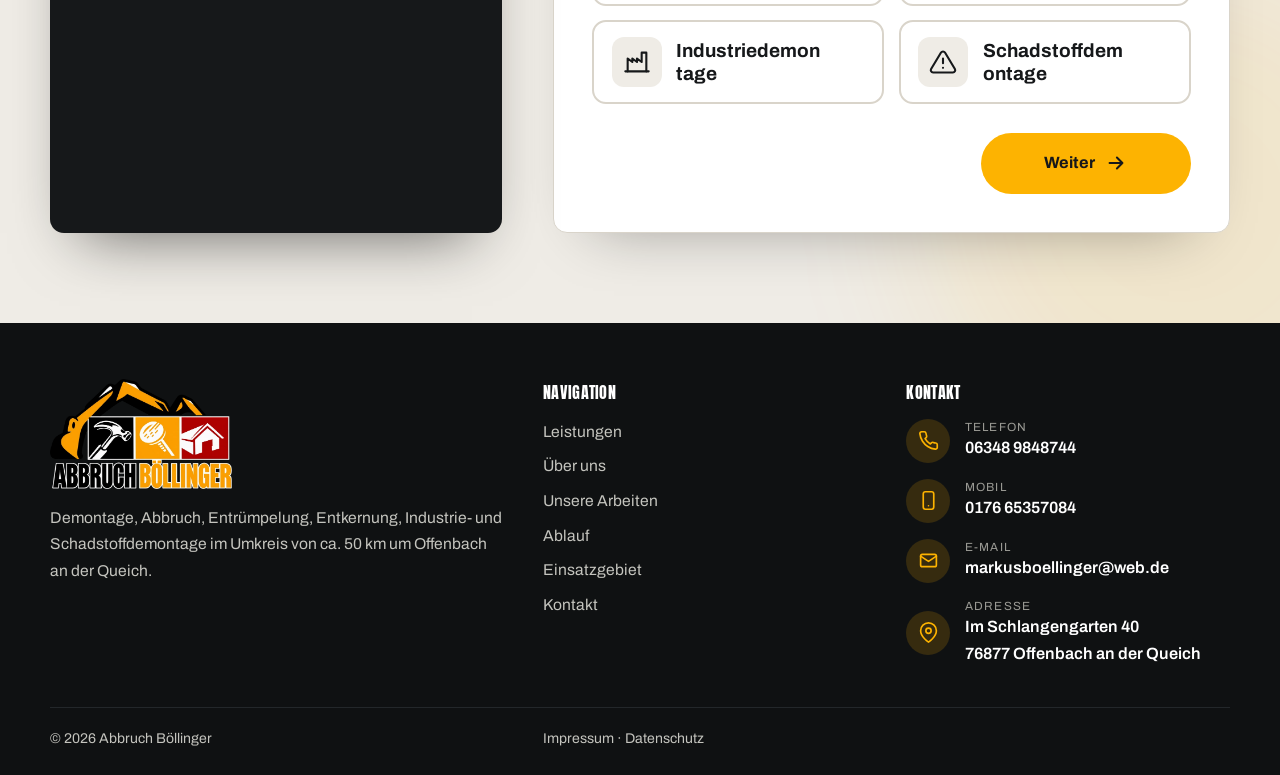
==== commit 74e6132e: "design2: mobiles Overlay der schwarzen Hero-Variante dunkler Co-Authored-By: Claude Opus 5.5 <norepl" ====
--- a/design2.html
+++ b/design2.html
@@ -365,7 +365,7 @@
   .hero-media{max-width:480px;aspect-ratio:4/4.4}
   .cards{grid-template-columns:repeat(2,1fr)}.why{grid-template-columns:repeat(2,1fr)}
   .stats .wrap{grid-template-columns:repeat(3,1fr)}
-  .hero-dark .bg{left:0;width:100%;max-width:none;aspect-ratio:auto;-webkit-mask-image:none;mask-image:none;background-position:center 60%}.hero-dark::after{background:rgba(15,16,17,.72)}
+  .hero-dark .bg{left:0;width:100%;max-width:none;aspect-ratio:auto;-webkit-mask-image:none;mask-image:none;background-position:center 60%}.hero-dark::after{background:rgba(15,16,17,.86)}
   .sign{position:static}.sign-pic{flex:none;aspect-ratio:4/3;min-height:0}
   footer .wrap{grid-template-columns:1fr 1fr}.fab{display:block}
 }
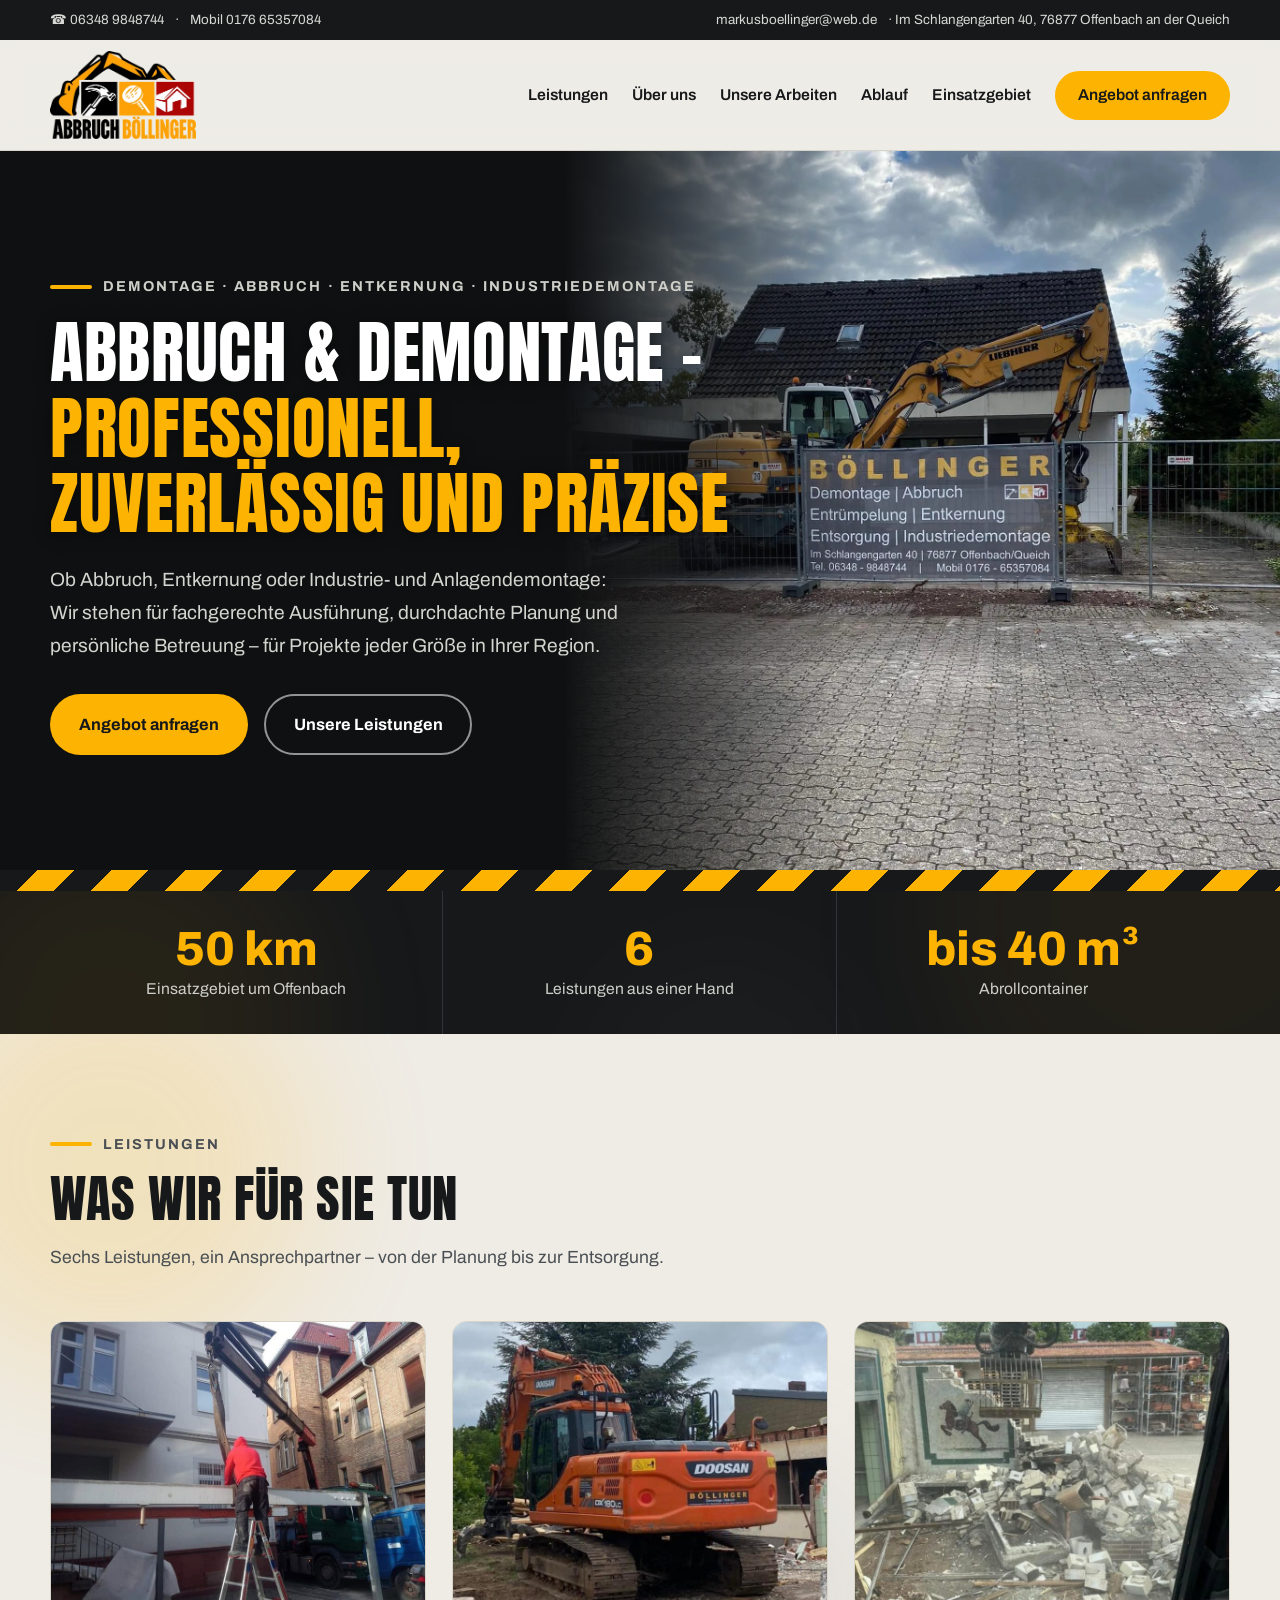
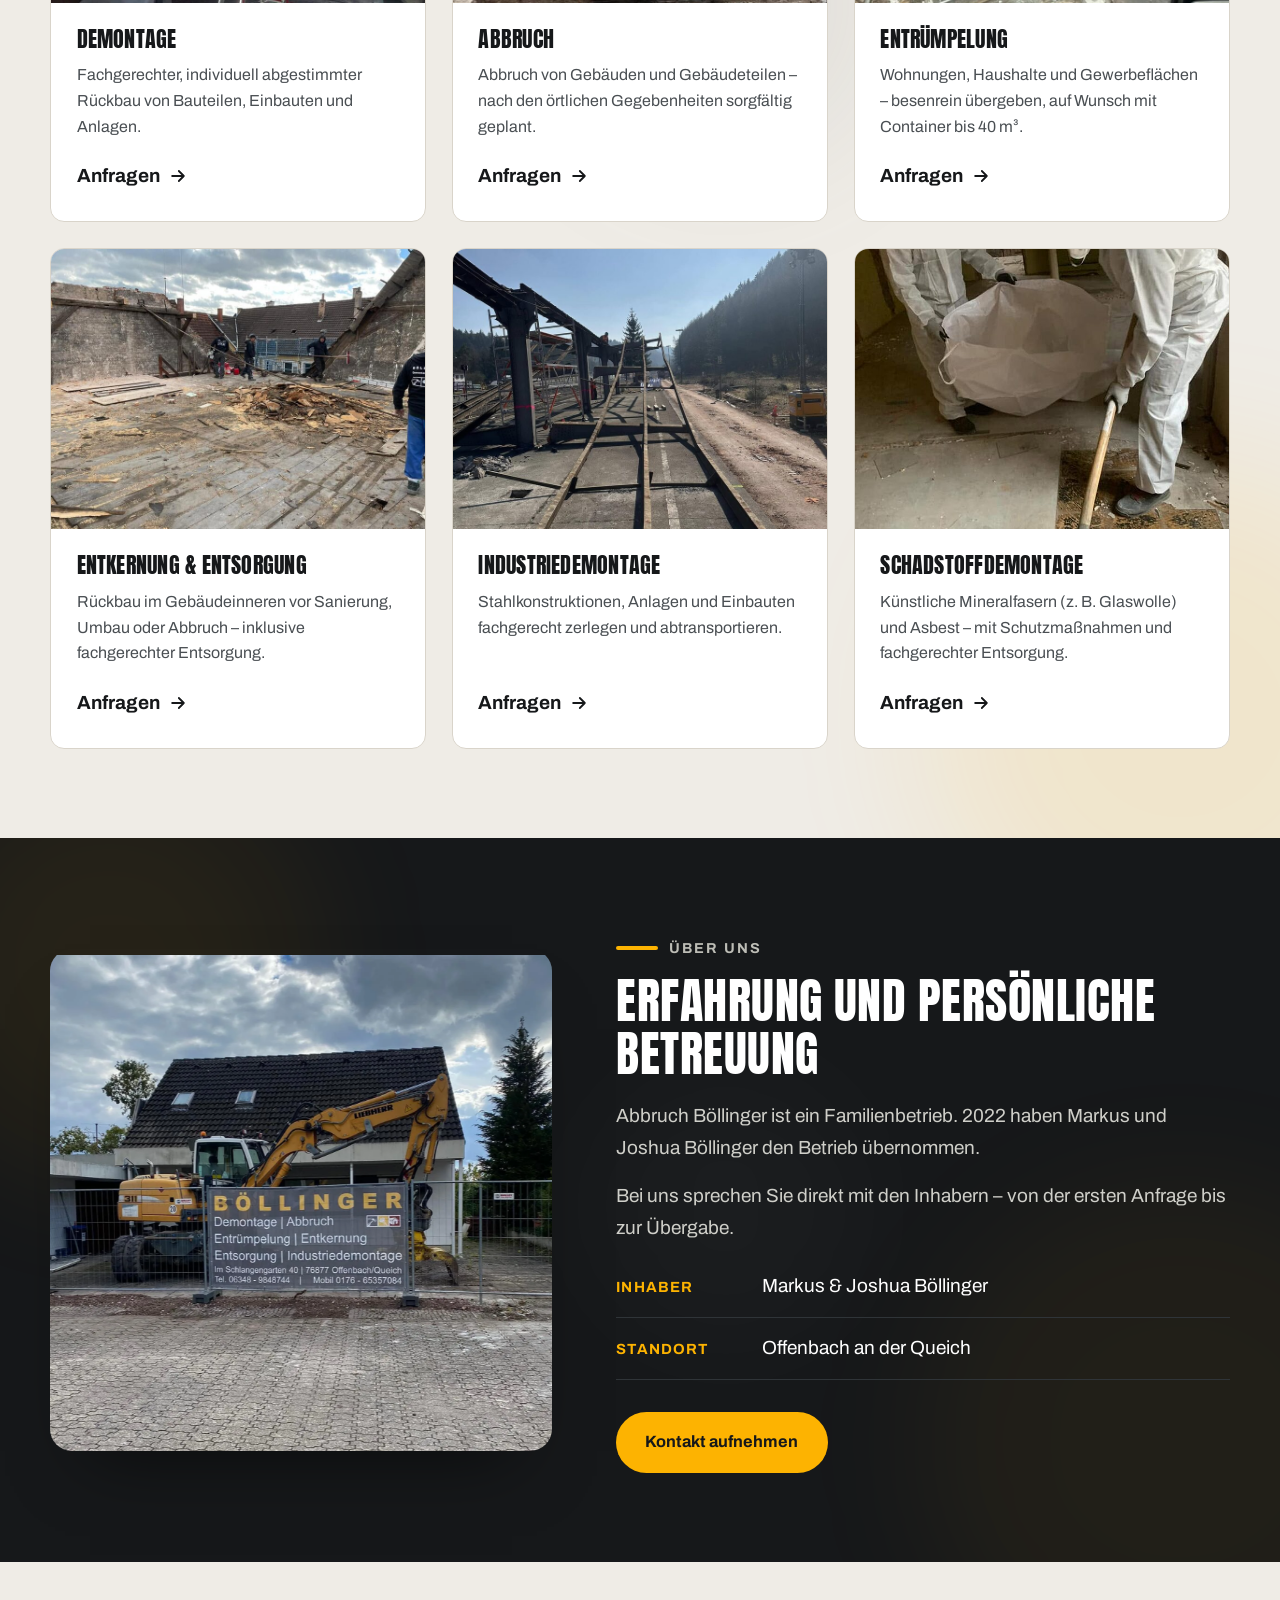
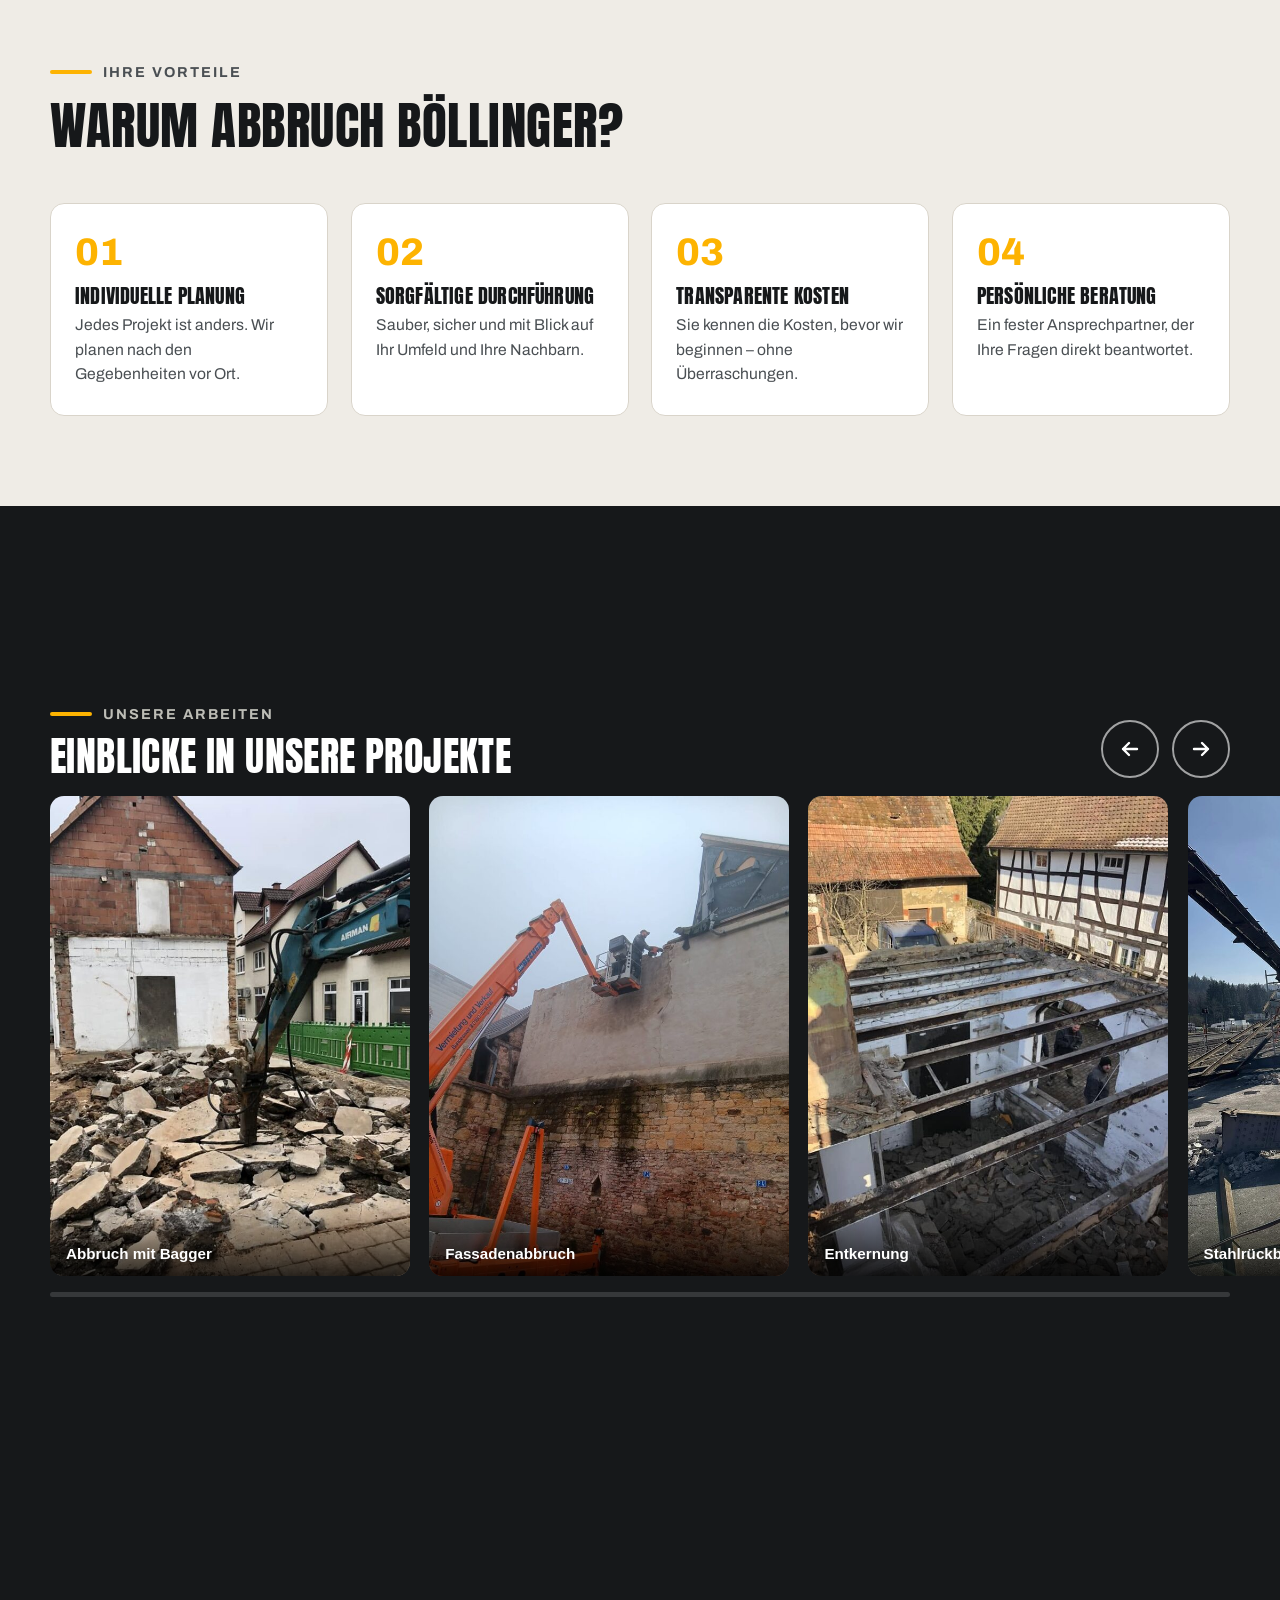
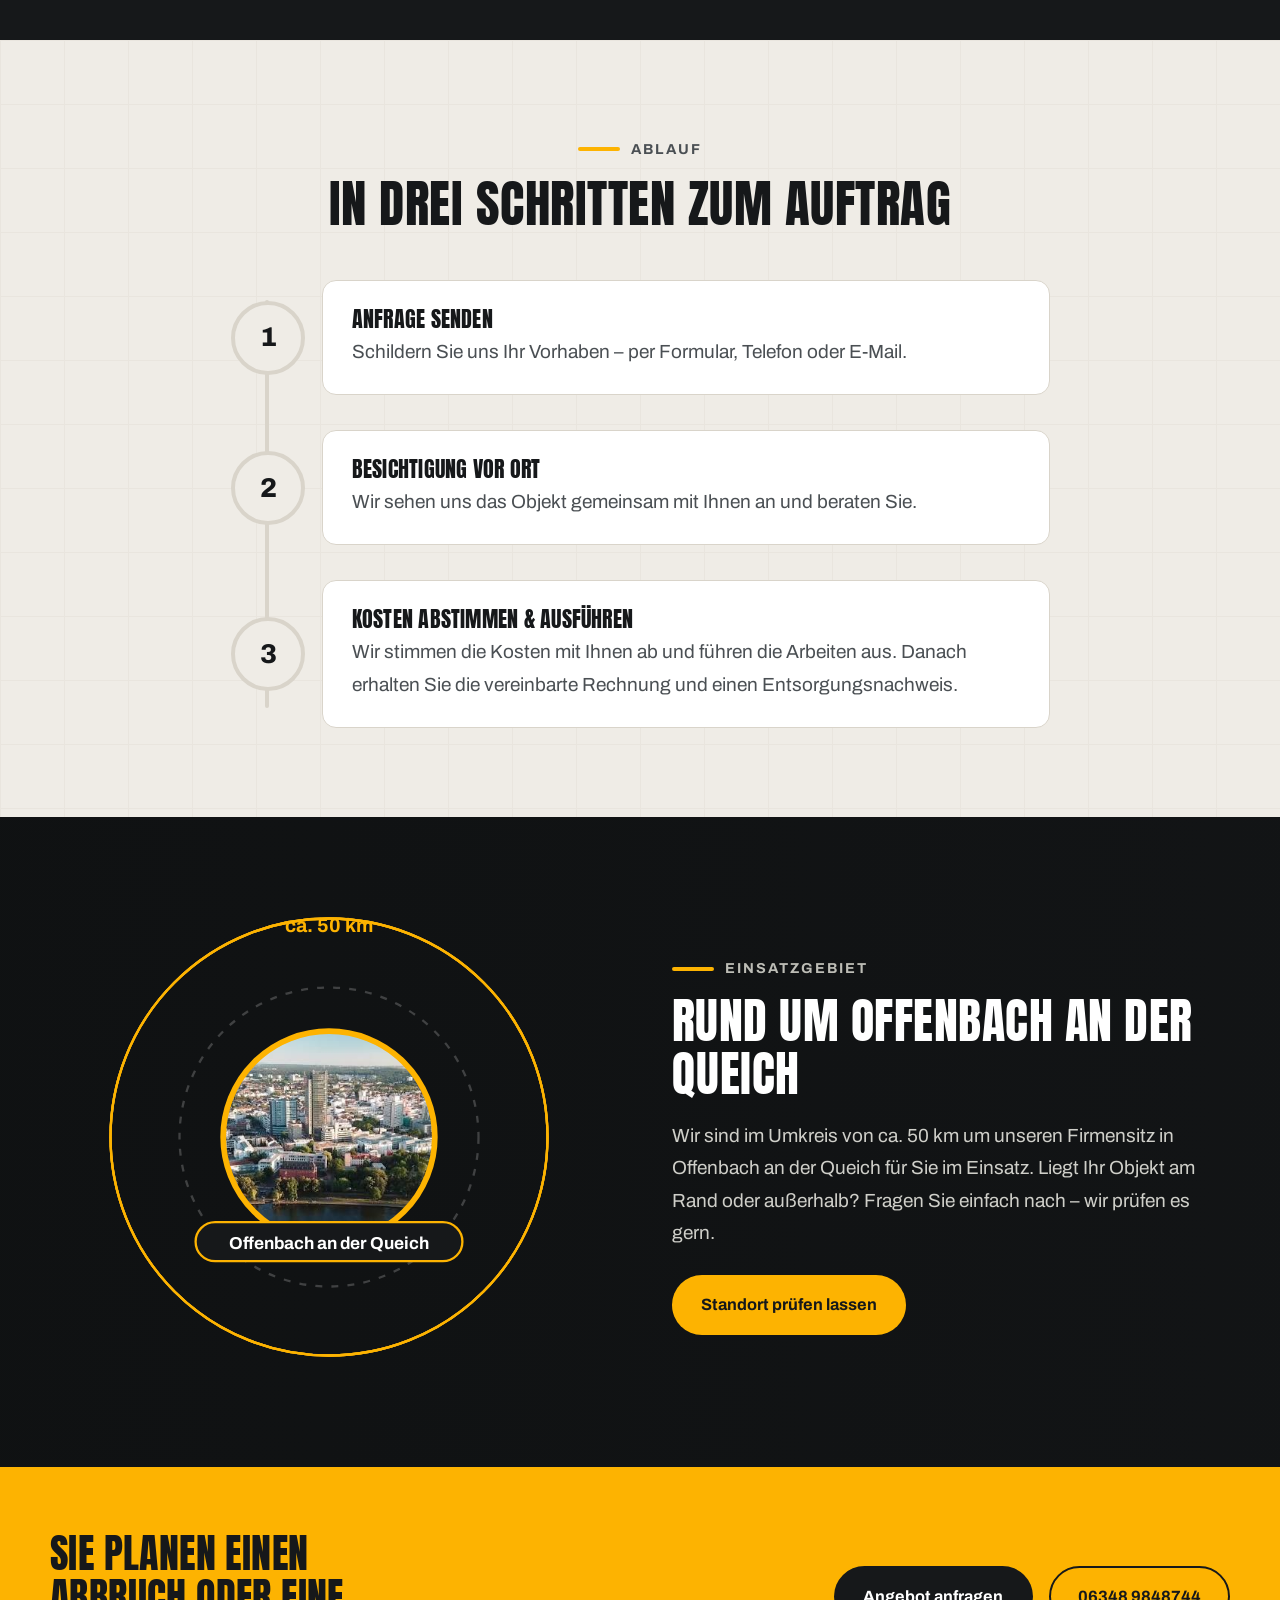
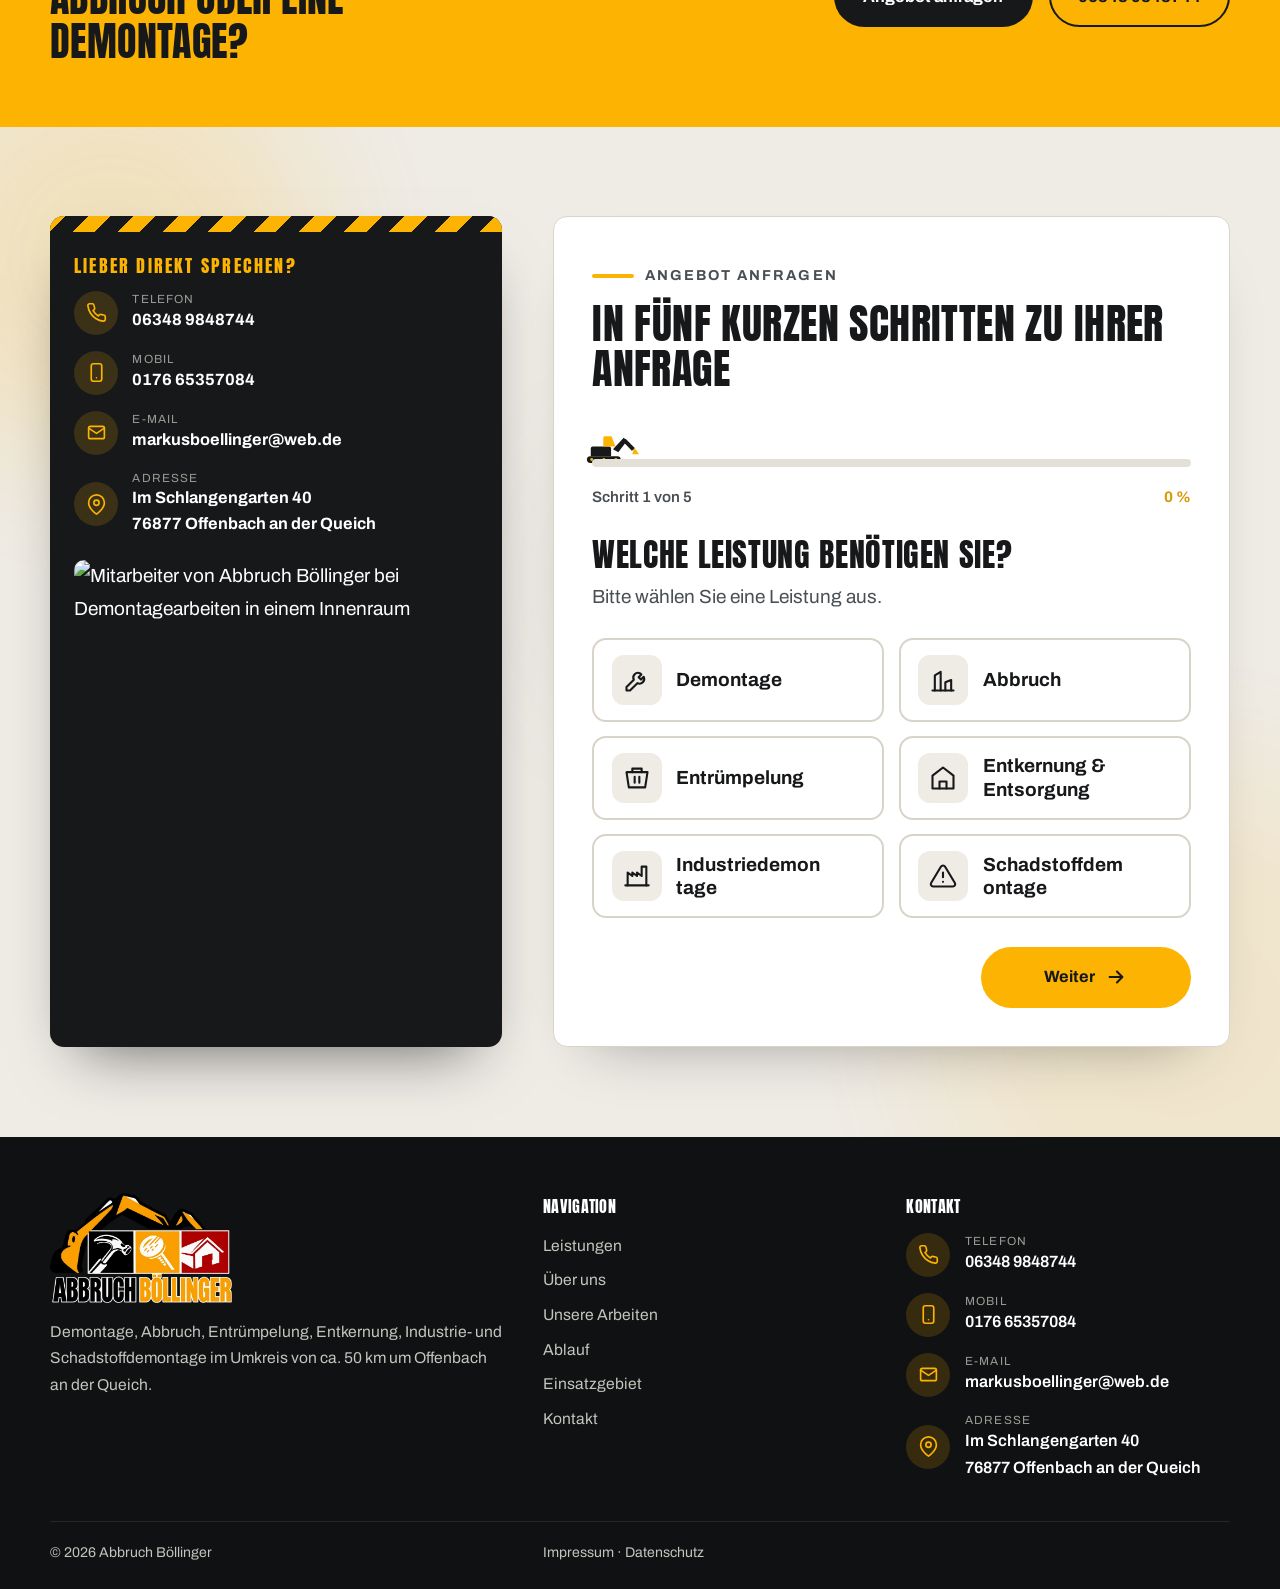
==== commit 3c9d4f4d: "design2: heller Hero entfernt, Projekte dunkel, Raster-Muster im Ablauf statt bewegter Punkte Co-Aut" ====
--- a/design2.html
+++ b/design2.html
@@ -140,10 +140,23 @@
 .hero-dark .wrap{position:relative;z-index:1}
 .hero-dark .in{max-width:720px}
 .hero-dark .kicker{color:#cfcfc9}
-.hero-dark h2{text-shadow:0 2px 18px rgba(0,0,0,.45);font-size:clamp(2.3rem,5.4vw,4.3rem);margin:1rem 0 1.4rem;color:#fff}
-.hero-dark h2 .acc{color:var(--gold)}
+.hero-dark h1{text-shadow:0 2px 18px rgba(0,0,0,.45);font-size:clamp(2.3rem,5.4vw,4.3rem);margin:1rem 0 1.4rem;color:#fff}
+.hero-dark h1 .acc{color:var(--gold)}
 .hero-dark p{font-size:1.2rem;max-width:52ch;color:#d4d4cf;margin:0 0 2rem}
 .hero-dark .cta{display:flex;flex-wrap:wrap;gap:1rem}
+
+/* projekte dunkel */
+.pin--dark{background:var(--ink);color:#fff}
+.pin--dark .kicker{color:#bdbdb6}
+.pin--dark .gal-ctrl button{border-color:rgba(255,255,255,.6);color:#fff}
+.pin--dark .gal-ctrl button:hover{background:var(--gold);border-color:var(--gold);color:var(--ink)}
+.pin--dark .pbar{background:rgba(255,255,255,.14)}
+.pin--dark .gcta{background:var(--ink-2);border:1px solid #33393e}
+/* ablauf: raster wie im hero */
+#ablauf::before{content:"";position:absolute;inset:0;background:
+  linear-gradient(var(--concrete-2) 1px,transparent 1px) 0 0/100% 64px,
+  linear-gradient(90deg,var(--concrete-2) 1px,transparent 1px) 0 0/64px 100%;opacity:.55;pointer-events:none;z-index:0;
+  animation:gridmove 40s linear infinite}
 /* stats */
 .stats{padding:0;margin-top:-1px}
 .stats .wrap{display:grid;grid-template-columns:repeat(3,1fr)}
@@ -415,25 +428,6 @@
 </header>
 
 <main id="top">
-<!-- HERO -->
-<div class="hero" id="hero">
-  <div class="wrap">
-    <div>
-      <span class="kicker fu" style="--fd:.1s">Demontage · Abbruch · Entkernung</span>
-      <h1 class="fu" style="--fd:.25s">Abbruch &amp; Demontage – <span class="acc">professionell, zuverlässig und präzise</span></h1>
-      <p class="lead fu" style="--fd:.45s">Vom Einfamilienhaus bis zur Industrieanlage: Abbruch Böllinger aus Offenbach an der Queich plant und führt Ihr Projekt persönlich aus.</p>
-      <div class="cta fu" style="--fd:.65s">
-        <a class="btn btn--gold" href="#kontakt"><svg viewBox="0 0 24 24" fill="none" stroke="currentColor" stroke-width="2.2" stroke-linecap="round" stroke-linejoin="round"><path d="M5 12h14M13 6l6 6-6 6"/></svg>Angebot anfragen</a>
-        <a class="btn btn--ghost" href="tel:+4963489848744"><svg viewBox="0 0 24 24" fill="none" stroke="currentColor" stroke-width="2" stroke-linecap="round" stroke-linejoin="round"><path d="M22 16.92v3a2 2 0 0 1-2.18 2 19.79 19.79 0 0 1-8.63-3.07 19.5 19.5 0 0 1-6-6 19.79 19.79 0 0 1-3.07-8.67A2 2 0 0 1 4.11 2h3a2 2 0 0 1 2 1.72c.13.96.36 1.9.7 2.81a2 2 0 0 1-.45 2.11L8.09 9.91a16 16 0 0 0 6 6l1.27-1.27a2 2 0 0 1 2.11-.45c.9.34 1.85.57 2.81.7A2 2 0 0 1 22 16.92z"/></svg>Jetzt anrufen</a>
-      </div>
-    </div>
-    <div class="hero-media" id="heroMedia">
-      <img src="assets/images/hero.jpg" alt="Orangefarbener Bagger von Abbruch Böllinger auf einer Abbruchfläche" width="720" height="960" fetchpriority="high" />
-      <div class="tiles" id="tiles" aria-hidden="true"></div>
-      <div class="hero-tag"><i></i><span>Persönliche Beratung und Besichtigung vor Ort</span></div>
-    </div>
-  </div>
-</div>
 
 <!-- HERO SCHWARZ -->
 <section class="hero-dark" aria-label="Abbruch und Demontage">
@@ -441,7 +435,7 @@
   <div class="wrap">
     <div class="in rv">
       <span class="kicker">Demontage · Abbruch · Entkernung · Industriedemontage</span>
-      <h2>Abbruch &amp; Demontage – <span class="acc">professionell, zuverlässig und präzise</span></h2>
+      <h1>Abbruch &amp; Demontage – <span class="acc">professionell, zuverlässig und präzise</span></h1>
       <p>Ob Abbruch, Entkernung oder Industrie- und Anlagendemontage: Wir stehen für fachgerechte Ausführung, durchdachte Planung und persönliche Betreuung – für Projekte jeder Größe in Ihrer Region.</p>
       <div class="cta"><a class="btn btn--gold" href="#kontakt">Angebot anfragen</a><a class="btn btn--ghost-l" href="#leistungen">Unsere Leistungen</a></div>
     </div>
@@ -509,7 +503,7 @@
 </section>
 
 <!-- GALERIE -->
-<section id="arbeiten" class="pin" style="background:var(--concrete-2)">
+<section id="arbeiten" class="pin pin--dark">
  <div class="pin-stick">
   <div class="wrap pin-head">
     <div class="sec-head rv" style="margin-bottom:0"><span class="kicker">Unsere Arbeiten</span><h2>Einblicke in unsere Projekte</h2></div>
@@ -537,7 +531,6 @@
 
 <!-- ABLAUF -->
 <section id="ablauf" class="fxs">
-  <canvas class="dust" aria-hidden="true"></canvas>
   <div class="wrap">
     <div class="sec-head rv" style="margin-inline:auto;text-align:center"><span class="kicker">Ablauf</span><h2>In drei Schritten zum Auftrag</h2></div>
     <div class="tl" id="tl">
@@ -695,9 +688,9 @@
 
   /* hero: Kachelwand wird "zurückgebaut" */
   var tiles = $('#tiles'), hero = $('#hero');
-  for (var i=0;i<48;i++){ var b=document.createElement('b'), c=i%6, r=Math.floor(i/6);
+  if(tiles && hero){ for (var i=0;i<48;i++){ var b=document.createElement('b'), c=i%6, r=Math.floor(i/6);
     b.style.transitionDelay=(c*70+r*60+(i%4)*40+250)+'ms'; b.style.setProperty('--rot',((i*7)%9-4)+'deg'); tiles.appendChild(b); }
-  requestAnimationFrame(function(){ setTimeout(function(){ hero.classList.add('is-on'); }, reduce?0:200); });
+  requestAnimationFrame(function(){ setTimeout(function(){ hero.classList.add('is-on'); }, reduce?0:200); }); }
 
   /* header + scroll progress + parallax */
   var nav=$('#nav'), prog=$('#prog'), par=$('#parallax'), ticking=false;
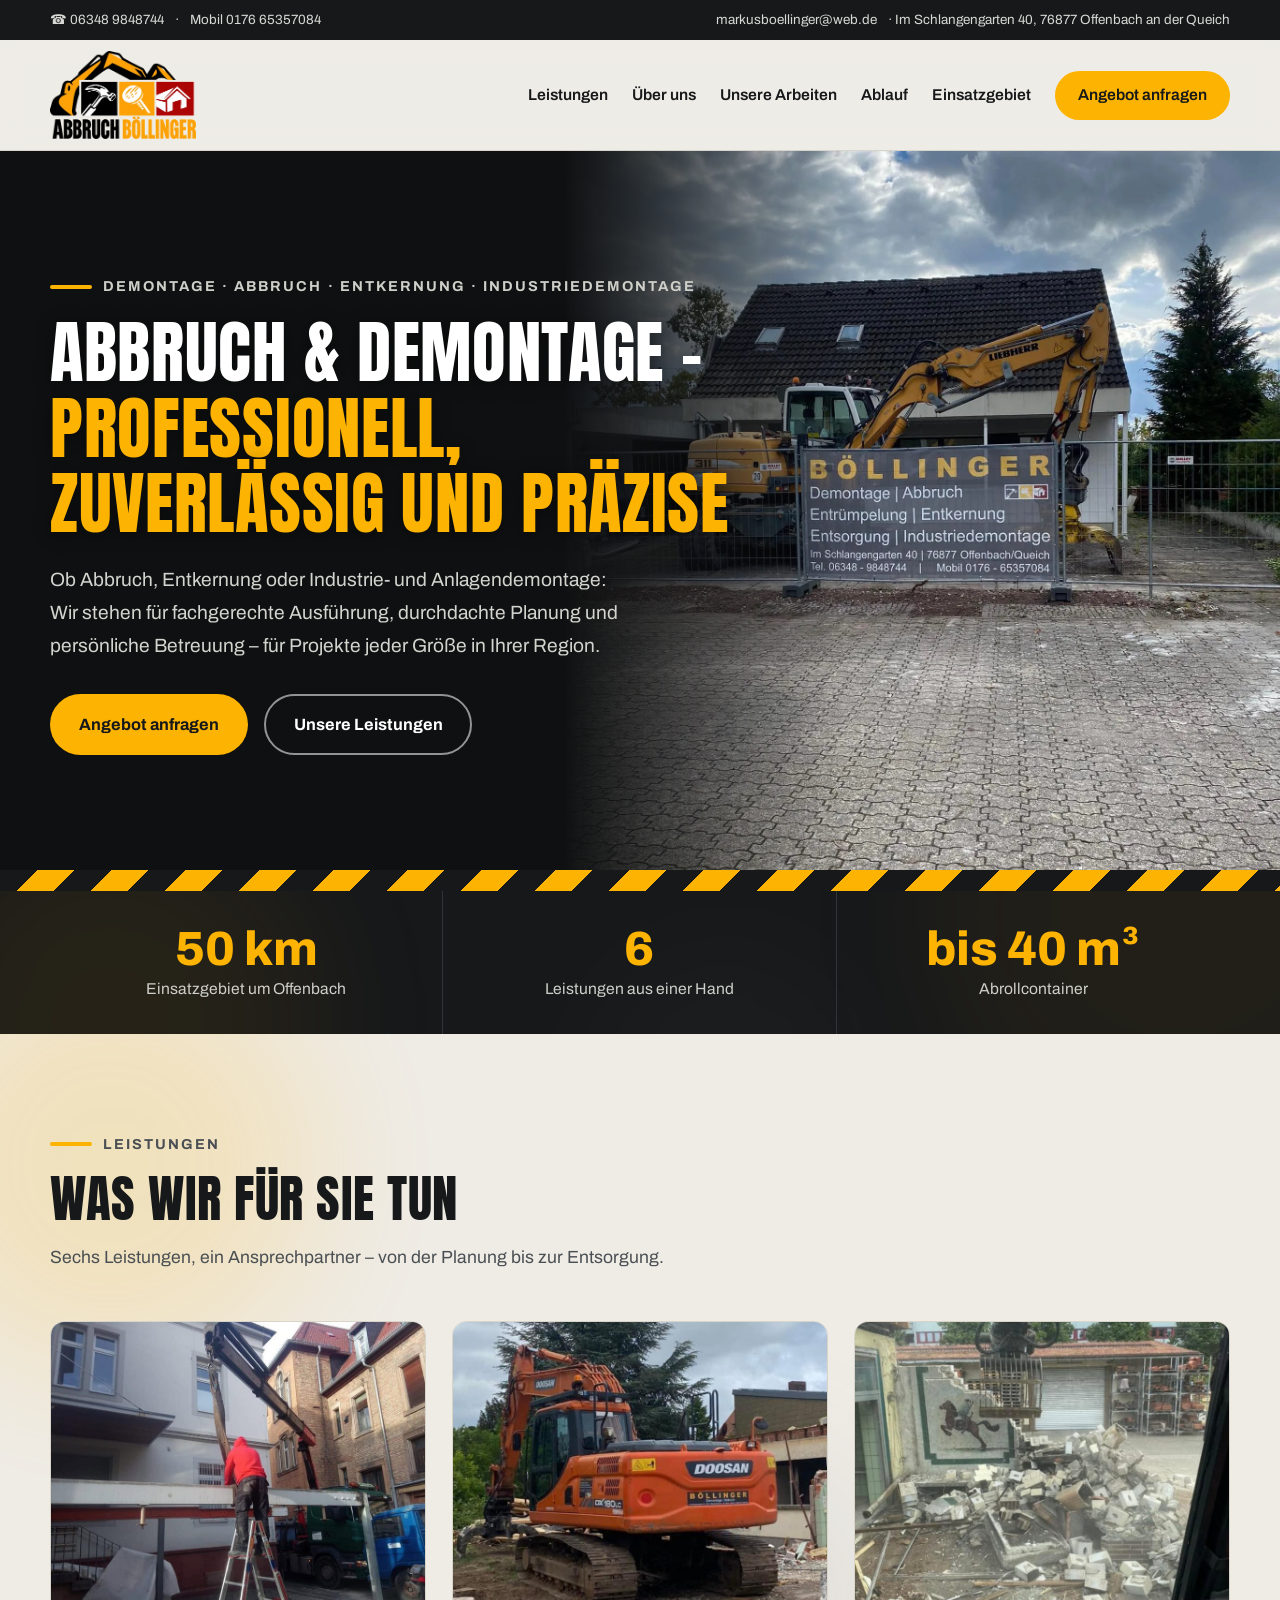
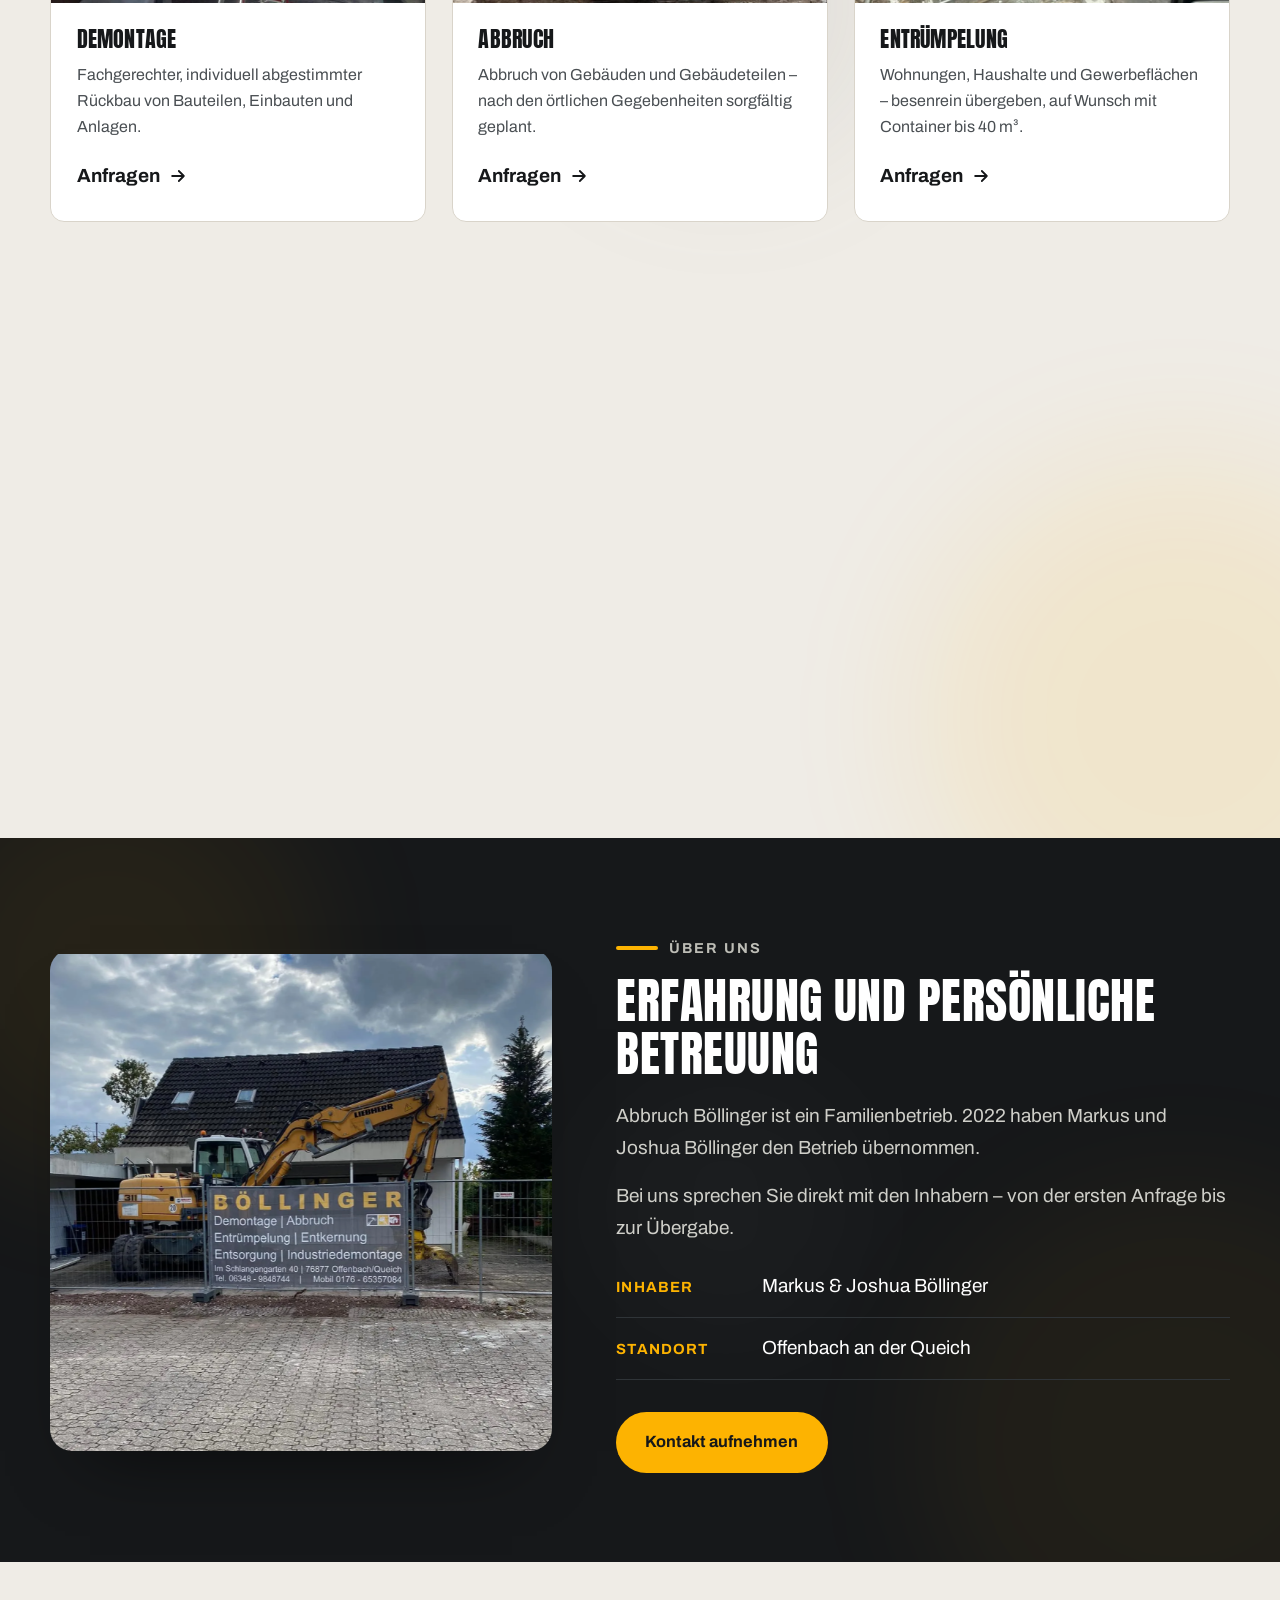
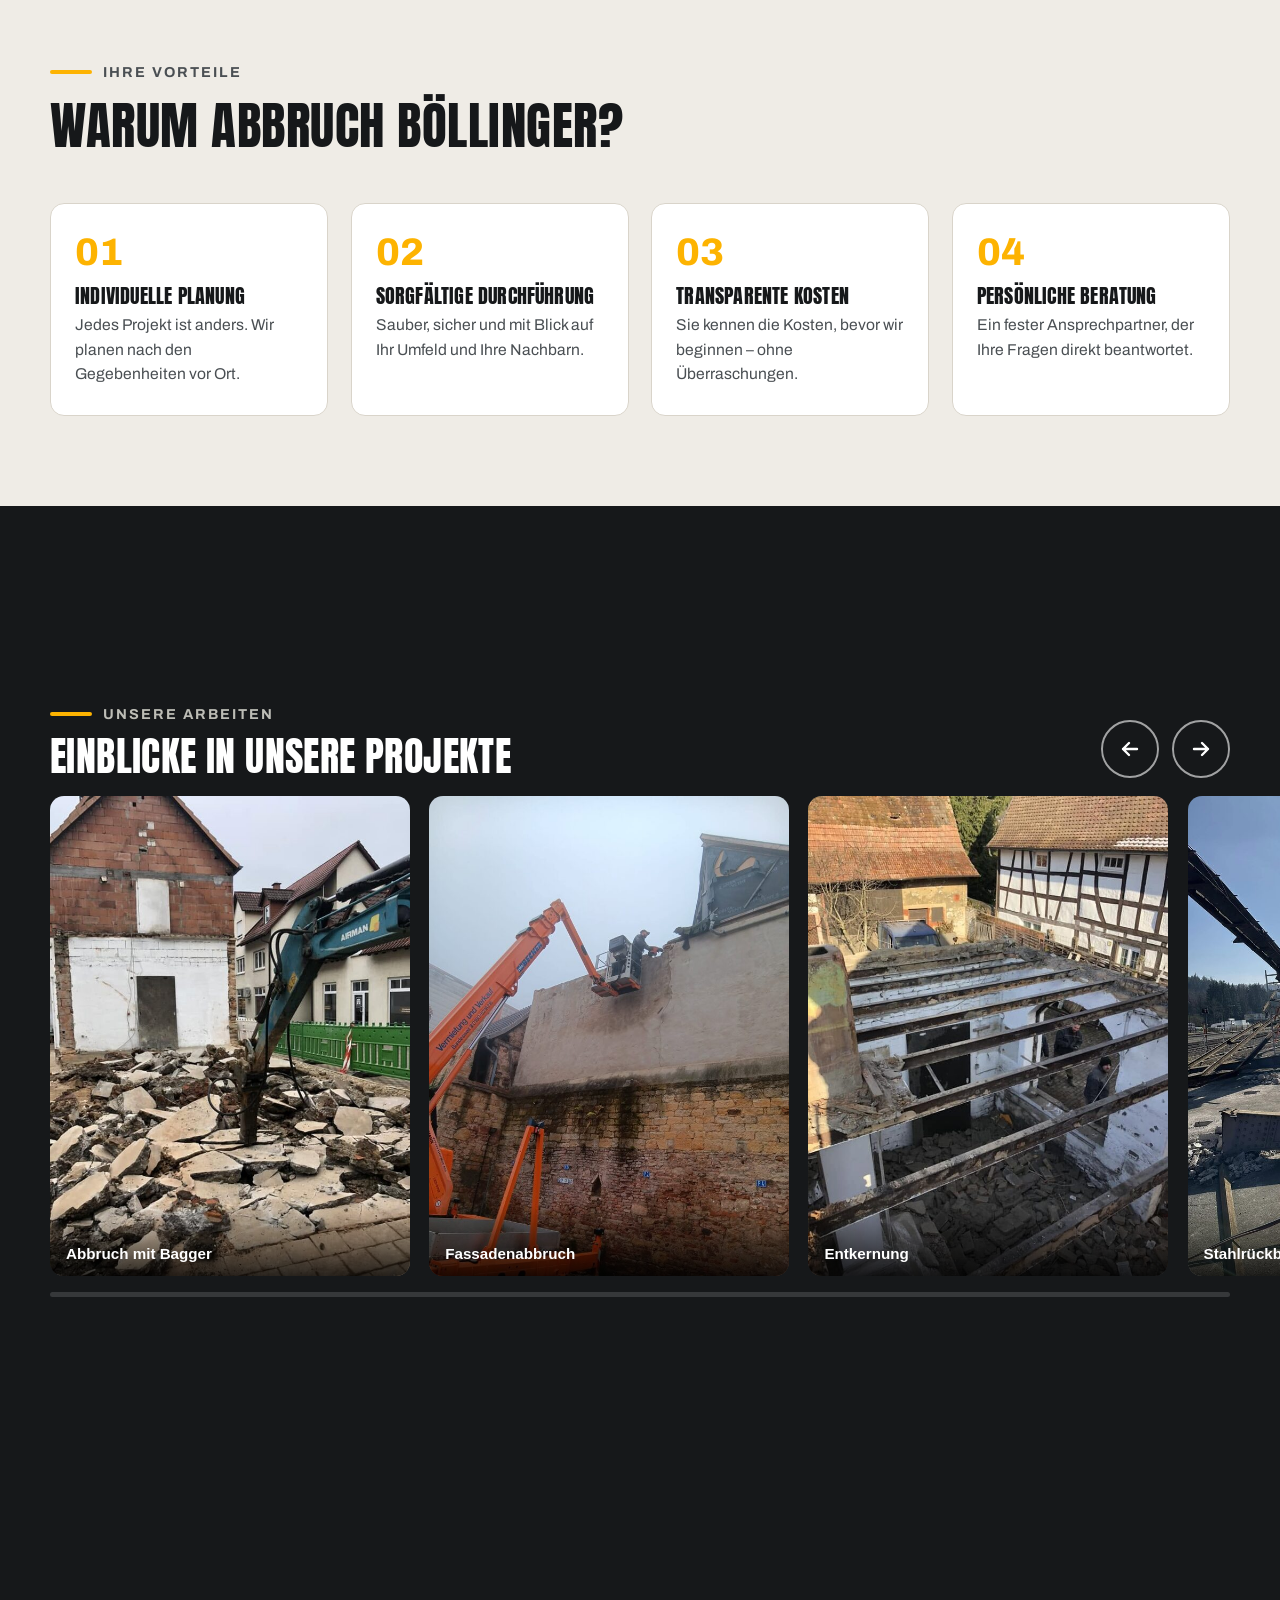
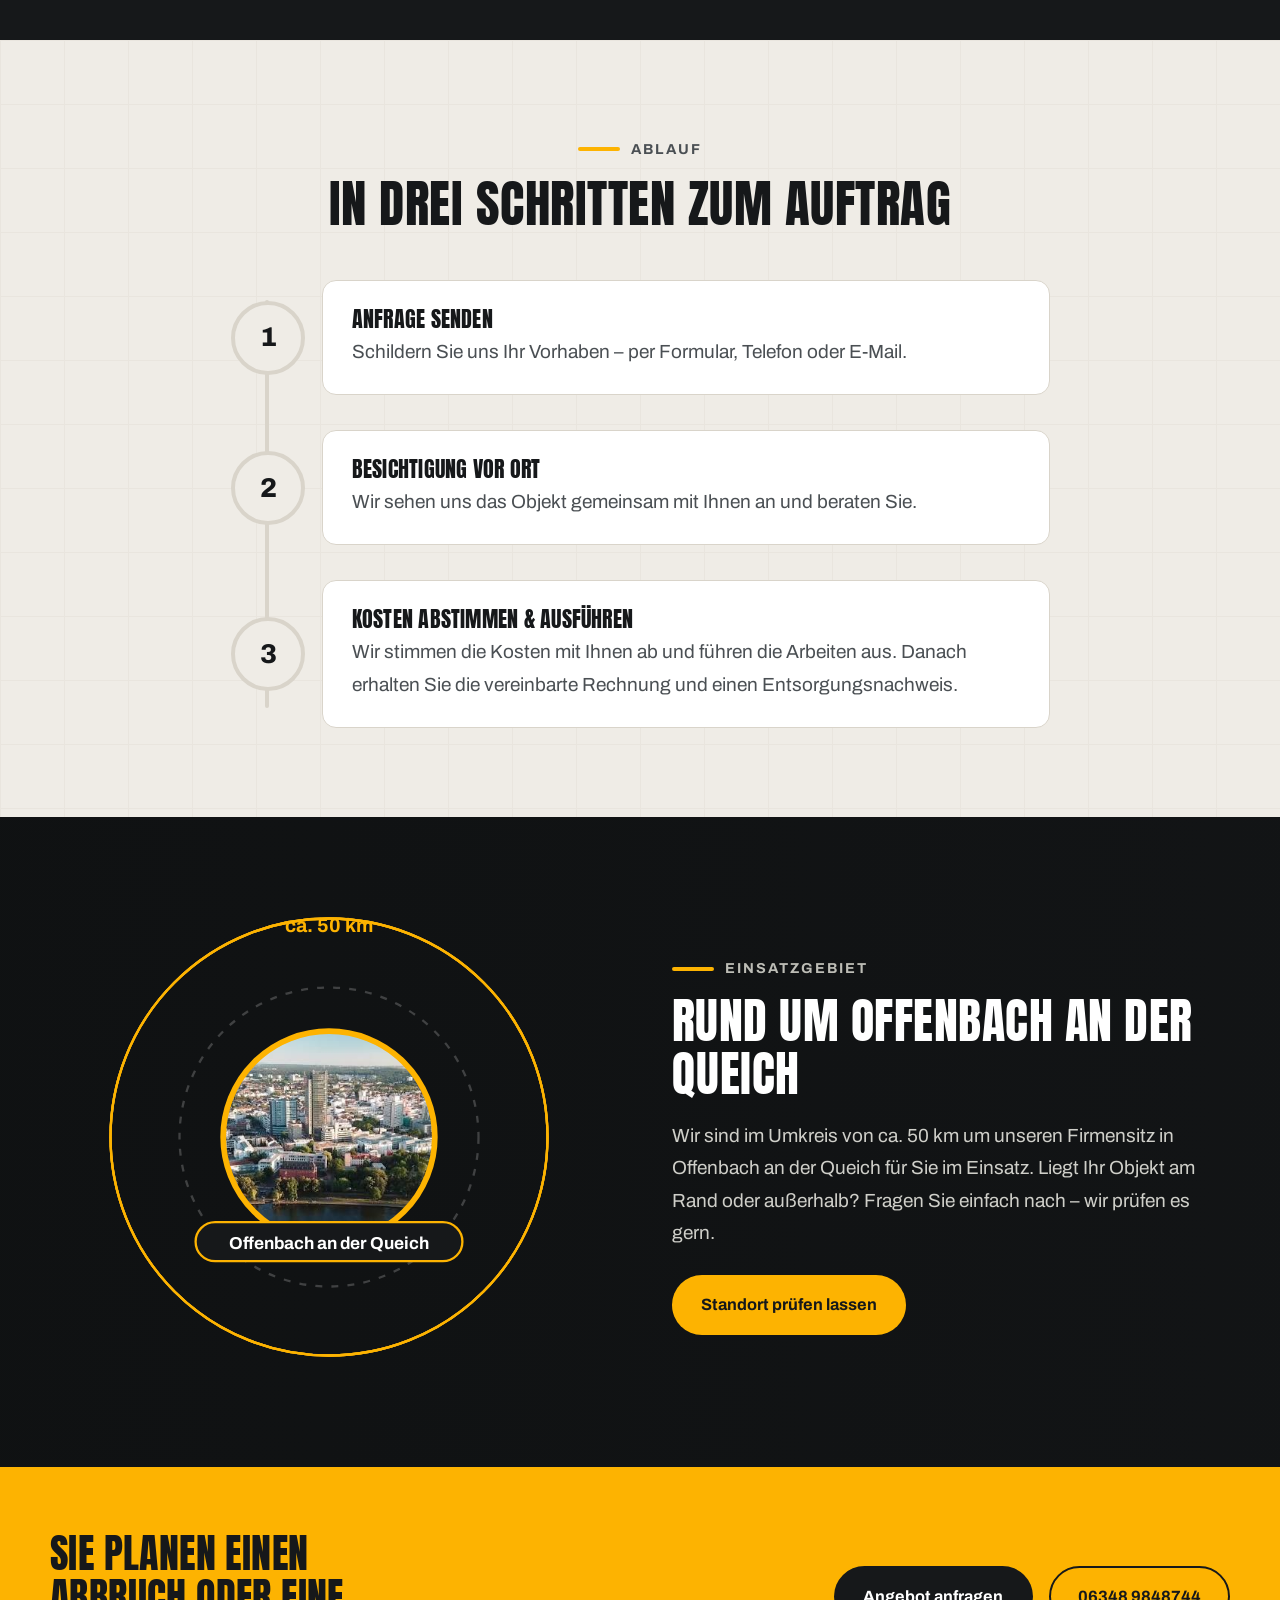
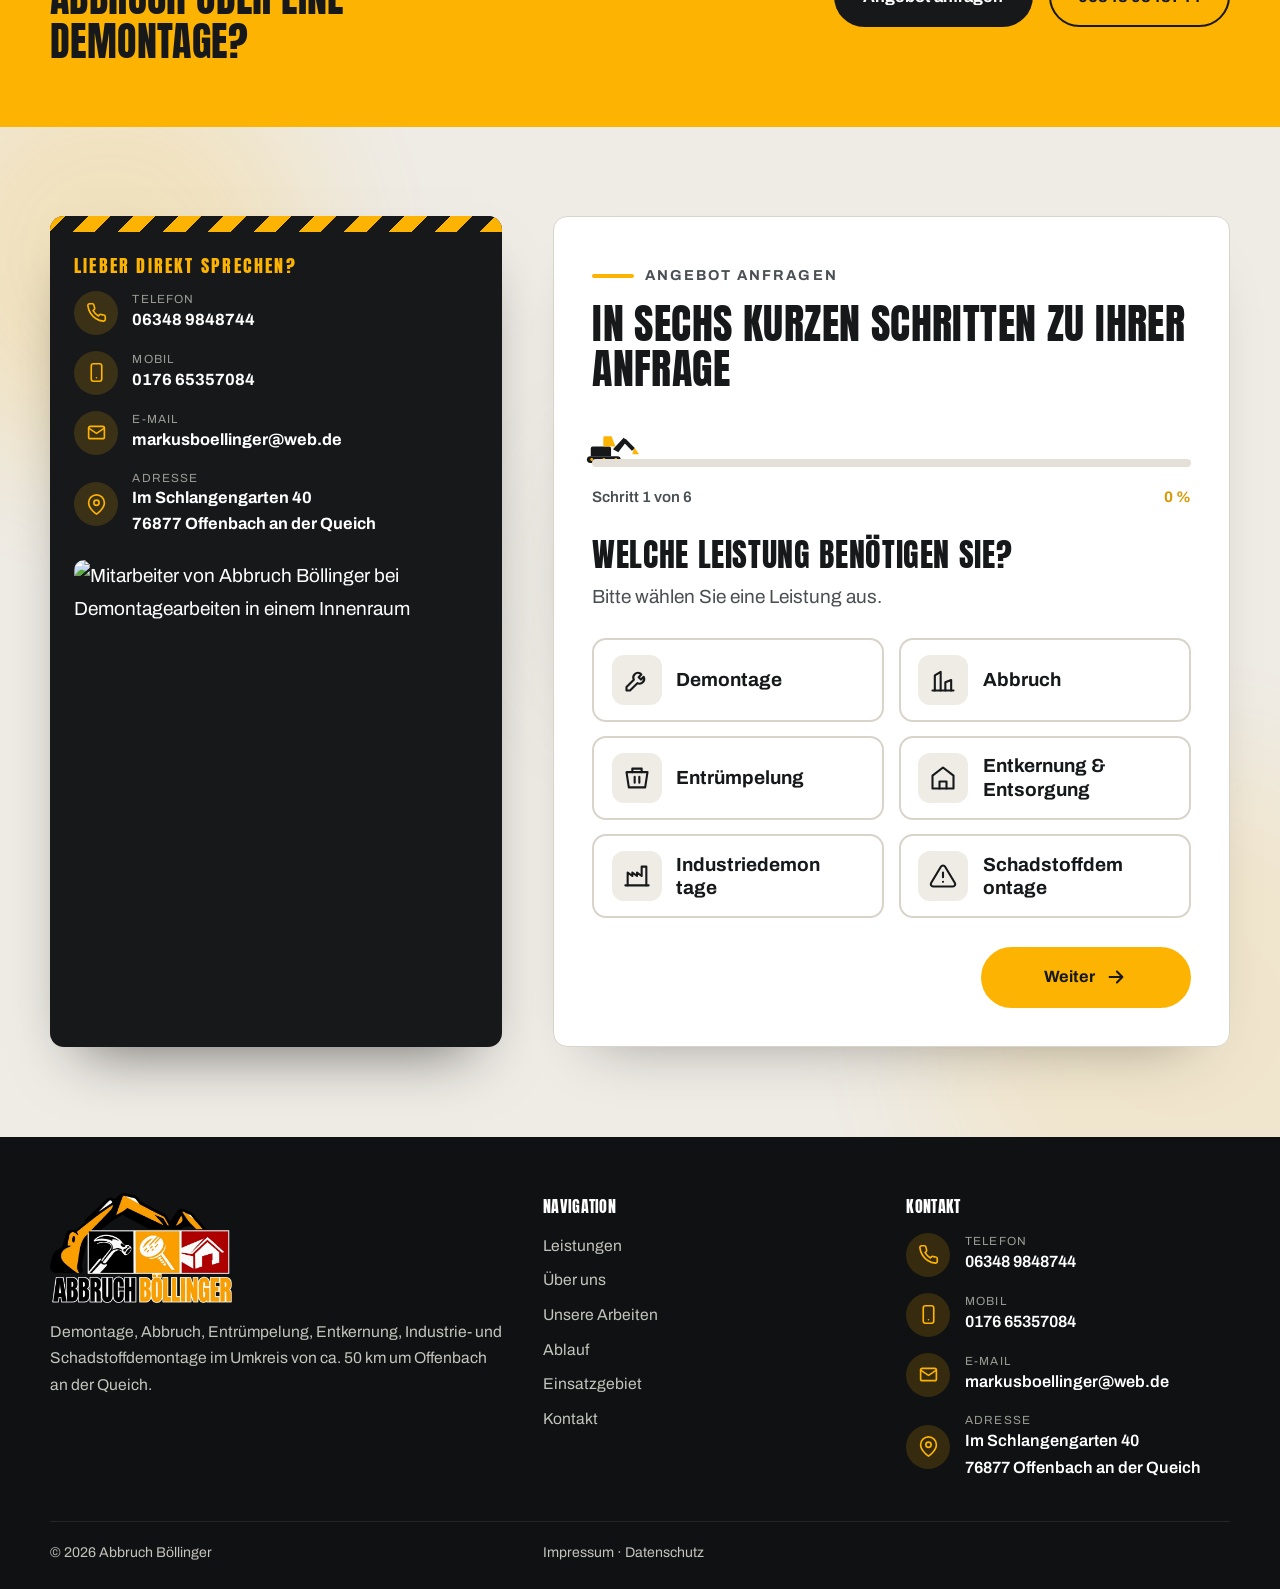
==== commit 709a8414: "design2: neue Frage zur Objektgröße (m²) nach der Objektauswahl Co-Authored-By: Claude Opus 5.5 <nor" ====
--- a/design2.html
+++ b/design2.html
@@ -321,6 +321,10 @@
 .field input,.field textarea{width:100%;font:inherit;font-size:1.05rem;padding:1rem 1.1rem;border:2px solid var(--line);border-radius:12px;background:#fff;color:var(--ink);transition:border-color .2s}
 .field input:focus,.field textarea:focus{outline:none;border-color:var(--gold)}
 .field [aria-invalid="true"]{border-color:var(--red);background:#fdf3f2}
+.unit{position:relative}
+.field .unit input{padding-right:3.6rem;-moz-appearance:textfield;appearance:textfield}
+.unit input::-webkit-outer-spin-button,.unit input::-webkit-inner-spin-button{-webkit-appearance:none;margin:0}
+.unit span{position:absolute;right:1.1rem;top:50%;translate:0 -50%;font-weight:700;color:var(--grey);pointer-events:none}
 .grid2{display:grid;grid-template-columns:1fr 1fr;gap:1rem}
 .consent{display:flex;gap:.8rem;align-items:flex-start;font-size:.95rem;color:var(--grey);cursor:pointer}
 .consent input{width:26px;height:26px;margin-top:.1rem;accent-color:var(--gold-d);flex:none}
@@ -598,14 +602,14 @@
 
     <div class="fcard rv" id="fcard" style="--d:.1s">
       <span class="kicker">Angebot anfragen</span>
-      <h2 style="font-size:clamp(1.8rem,3.6vw,2.6rem);margin:.8rem 0 1.4rem">In fünf kurzen Schritten zu Ihrer Anfrage</h2>
+      <h2 style="font-size:clamp(1.8rem,3.6vw,2.6rem);margin:.8rem 0 1.4rem">In sechs kurzen Schritten zu Ihrer Anfrage</h2>
       <form id="funnel" novalidate>
         <div class="fbody">
           <div class="track" aria-hidden="true">
             <div class="dig" id="dig"><svg viewBox="0 0 120 70" fill="currentColor"><rect x="6" y="52" width="70" height="14" rx="7"/><circle cx="16" cy="59" r="3" fill="#fdb301"/><circle cx="41" cy="59" r="3" fill="#fdb301"/><circle cx="66" cy="59" r="3" fill="#fdb301"/><path d="M14 52V36a4 4 0 0 1 4-4h34a4 4 0 0 1 4 4v16z"/><path d="M40 32V14a3 3 0 0 1 3-3h14l8 21z" fill="#fdb301"/><g class="arm"><path d="M60 38 82 14l7 6-18 24z"/><path d="M86 16 106 36l-7 5-18-19z"/><path d="M104 34l10 14h-14z" fill="#fdb301"/></g></svg></div>
             <div class="rail"><i id="rail"></i></div>
           </div>
-          <div class="stepmeta"><span id="slabel" aria-live="polite">Schritt 1 von 5</span><b id="spct">0 %</b></div>
+          <div class="stepmeta"><span id="slabel" aria-live="polite">Schritt 1 von 6</span><b id="spct">0 %</b></div>
 
           <fieldset class="fs" data-key="leistung">
             <legend class="fq" tabindex="-1">Welche Leistung benötigen Sie?</legend>
@@ -616,6 +620,11 @@
             <legend class="fq" tabindex="-1">Um welches Objekt handelt es sich?</legend>
             <p class="fh">Eine grobe Einordnung genügt.</p>
             <div class="opts" id="o-objekt"></div>
+          </fieldset>
+          <fieldset class="fs" data-key="flaeche" hidden>
+            <legend class="fq" tabindex="-1">Wie groß ist das Objekt?</legend>
+            <p class="fh">Ob Haus, Wohnung, Gewerbefläche oder Garage – geben Sie die ungefähre Fläche in Quadratmetern an. Ein Schätzwert genügt.</p>
+            <div class="field"><label for="f-flaeche">Fläche in m² *</label><div class="unit"><input id="f-flaeche" name="flaeche" type="number" inputmode="numeric" min="1" max="1000000" step="1" placeholder="z. B. 300" required /><span aria-hidden="true">m²</span></div></div>
           </fieldset>
           <fieldset class="fs" data-key="zeitraum" hidden>
             <legend class="fq" tabindex="-1">Wann soll das Projekt starten?</legend>
@@ -785,6 +794,7 @@
   function valid(){
     var st=fs[cur2], key=st.getAttribute('data-key');
     if(['leistung','objekt','zeitraum'].indexOf(key)>-1){ if(!checked(st)){ fail('Bitte wählen Sie eine Antwort aus.'); return false; } }
+    if(key==='flaeche'){ var fl=$('#f-flaeche'), fv=parseFloat(String(fl.value).replace(',','.')); if(!(fv>0)){ fail('Bitte geben Sie die ungefähre Größe in m² an.',fl); return false; } }
     if(key==='ort'){ var o=$('#f-ort'); if(o.value.trim().length<3){ fail('Bitte geben Sie PLZ und Ort an.',o); return false; } }
     if(key==='kontakt'){
       var n=$('#f-name'), m=$('#f-mail'), t=$('#f-msg'), ok=$('#f-ok');
@@ -796,7 +806,7 @@
     return true;
   }
   f.addEventListener('change',function(e){ var t=e.target; if(t.type==='radio'){ setSign(t.name,t.getAttribute('data-text')); err.hidden=true; var st=fs[cur2]; if(st.contains(t) && cur2<N-1){ setTimeout(function(){ if(fs[cur2]===st && checked(st)){ cur2++; showStep(true); } },350); } } });
-  f.addEventListener('input',function(e){ var t=e.target; t.removeAttribute('aria-invalid'); if(t.id==='f-ort') setSign('ort',t.value.trim()); });
+  f.addEventListener('input',function(e){ var t=e.target; t.removeAttribute('aria-invalid'); if(t.id==='f-flaeche') err.hidden=true; if(t.id==='f-ort') setSign('ort',t.value.trim()); });
   back.addEventListener('click',function(){ if(cur2>0){ cur2--; showStep(true); } });
   f.addEventListener('submit',function(e){ e.preventDefault(); if(!valid()) return; if(cur2<N-1){ cur2++; showStep(true); } else send(); });
 
@@ -807,7 +817,7 @@
   function send(){
     var v=f.elements; if(v.website.value.trim()) return;
     var d={}; fs.forEach(function(s){ var r=checked(s); if(r) d[s.getAttribute('data-key')]=r.getAttribute('data-text'); });
-    var body=['Name: '+v.name.value.trim(),'E-Mail: '+v.email.value.trim(),'Telefon: '+(v.telefon.value.trim()||'Nicht angegeben'),'Leistung: '+(d.leistung||'-'),'Objekt: '+(d.objekt||'-'),'Zeitraum: '+(d.zeitraum||'-'),'Projektstandort: '+v.ort.value.trim(),'','Vorhaben:',v.nachricht.value.trim()].join('\n');
+    var body=['Name: '+v.name.value.trim(),'E-Mail: '+v.email.value.trim(),'Telefon: '+(v.telefon.value.trim()||'Nicht angegeben'),'Leistung: '+(d.leistung||'-'),'Objekt: '+(d.objekt||'-'),'Größe: '+(v.flaeche.value.trim()?v.flaeche.value.trim()+' m²':'-'),'Zeitraum: '+(d.zeitraum||'-'),'Projektstandort: '+v.ort.value.trim(),'','Vorhaben:',v.nachricht.value.trim()].join('\n');
     var first=v.name.value.trim().split(' ')[0]; if(first) $('#done-t').textContent='Vielen Dank, '+first+'!';
     $('#fcard').classList.add('is-done'); $('#rail').style.width='100%'; var dn=$('#done'); dn.hidden=false; dn.focus({preventScroll:true});
     location.href='mailto:markusboellinger@web.de?subject='+encodeURIComponent('Anfrage über die Website – '+(d.leistung||'Abbruch Böllinger'))+'&body='+encodeURIComponent(body);
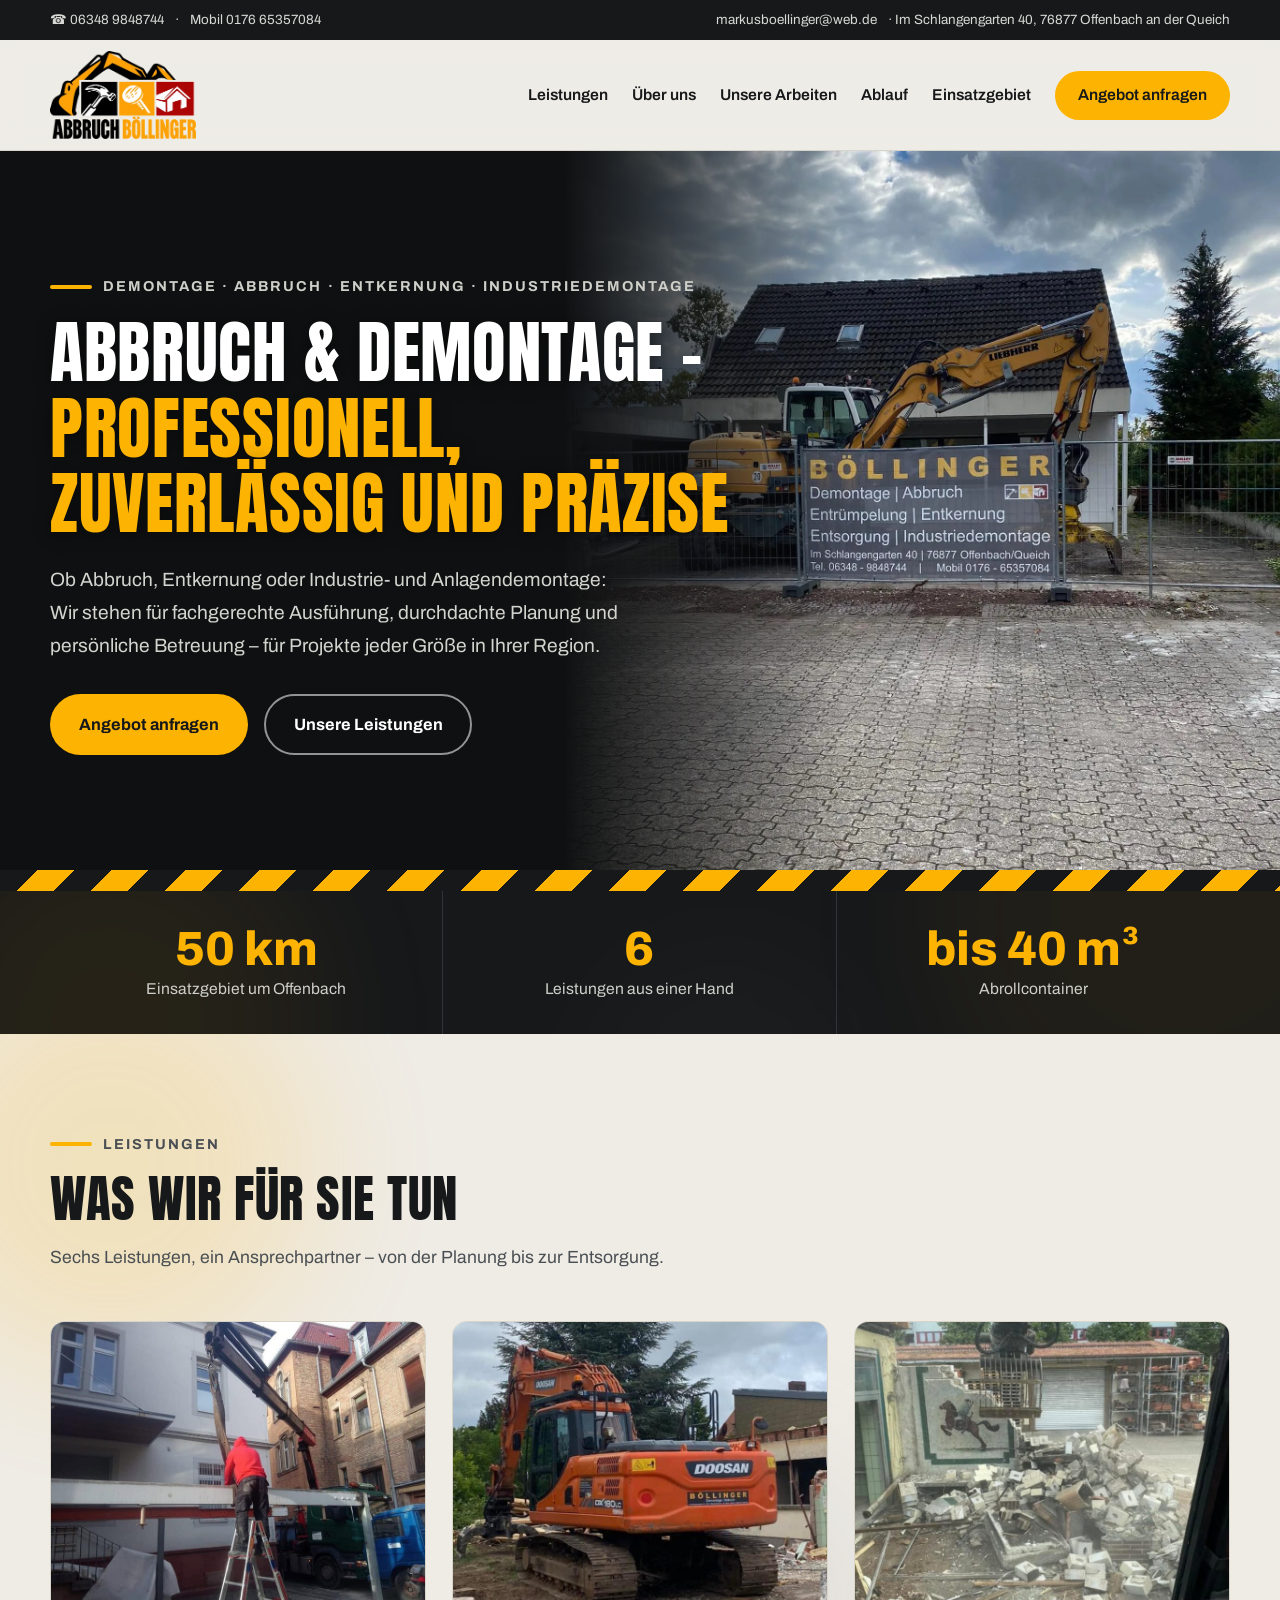
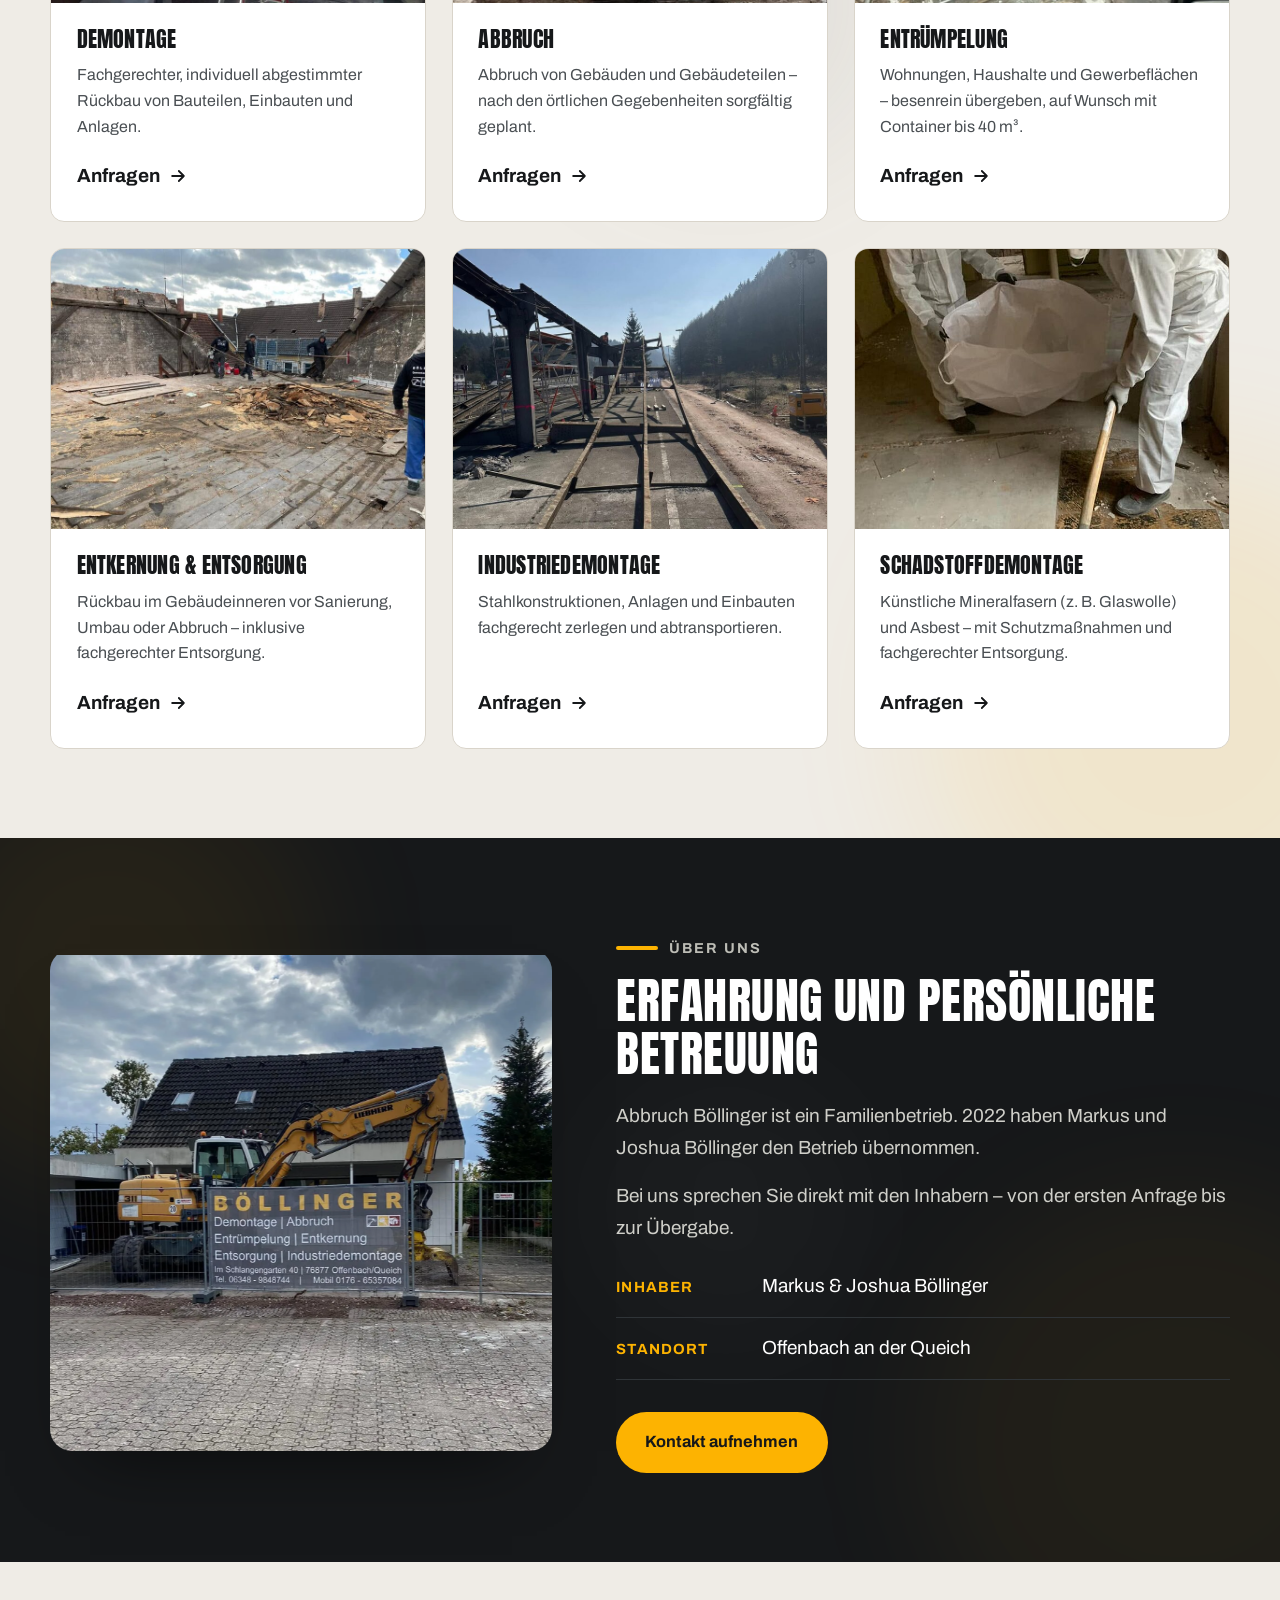
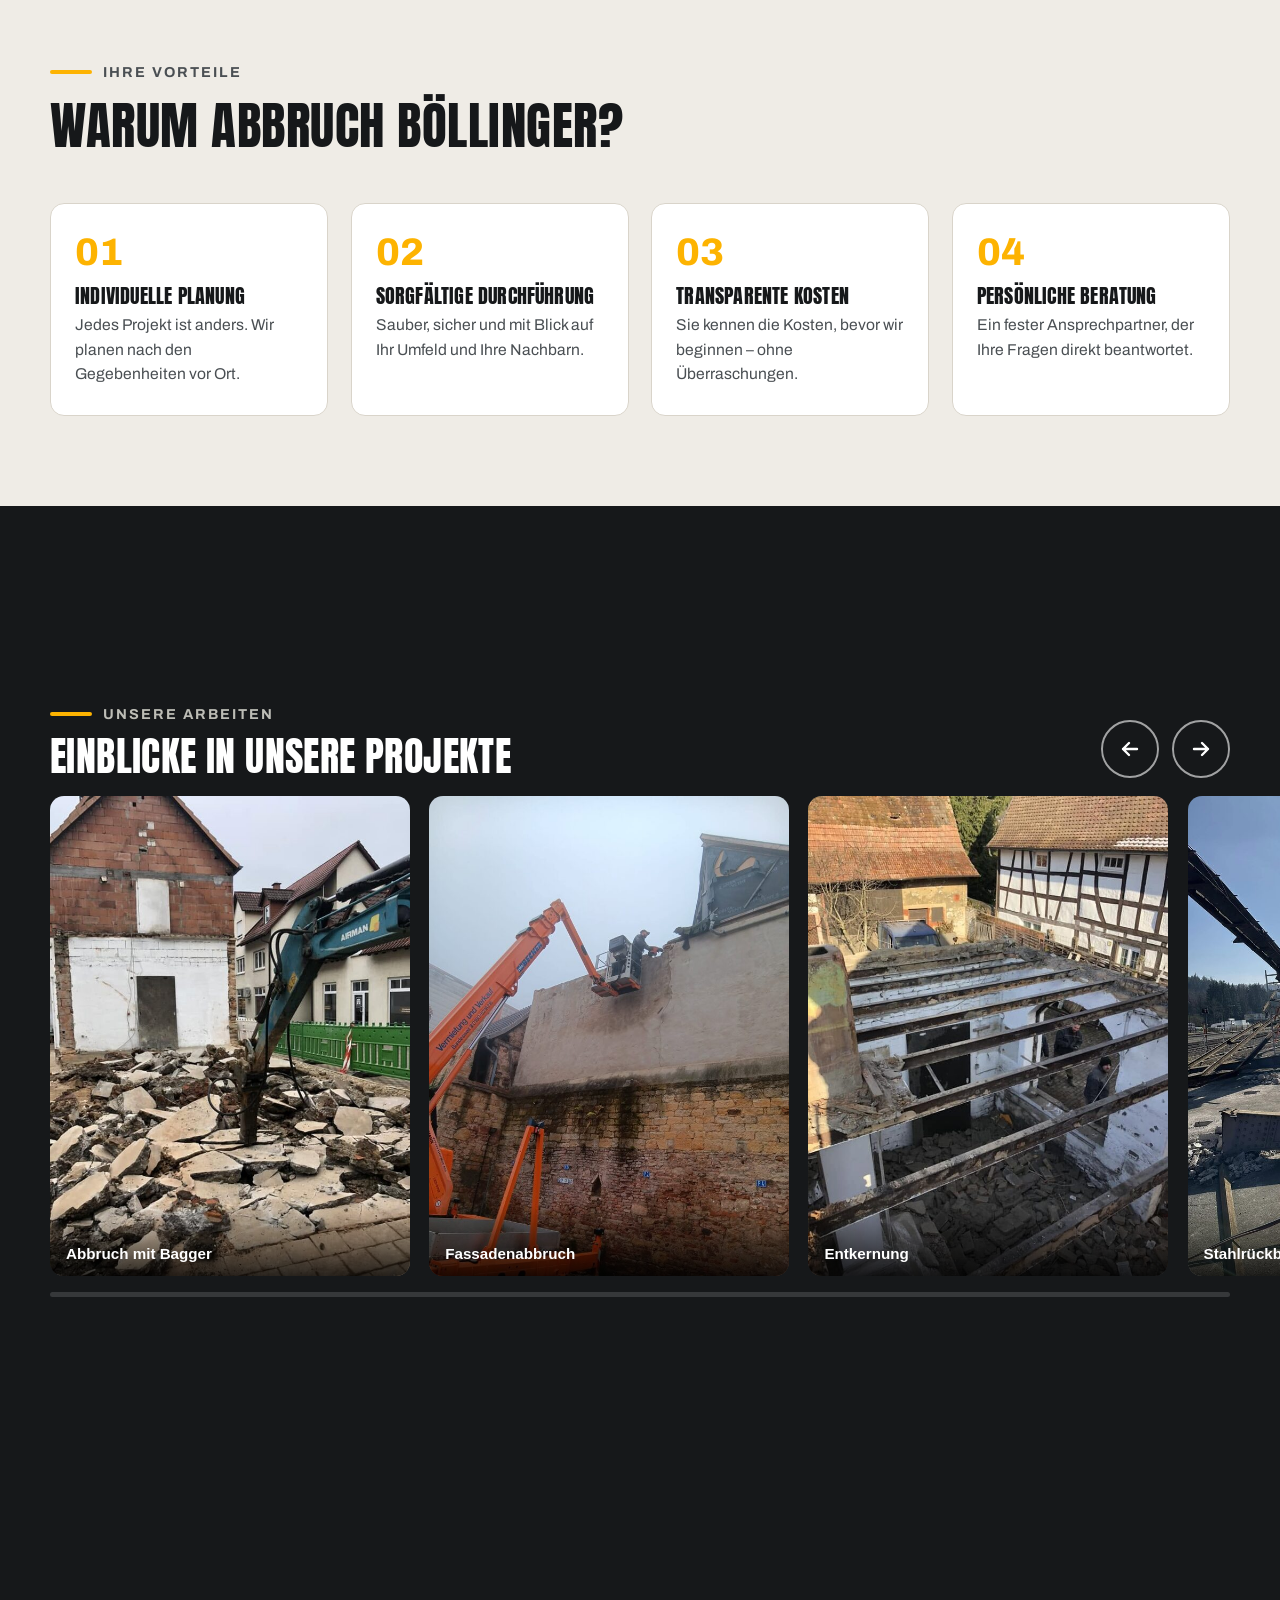
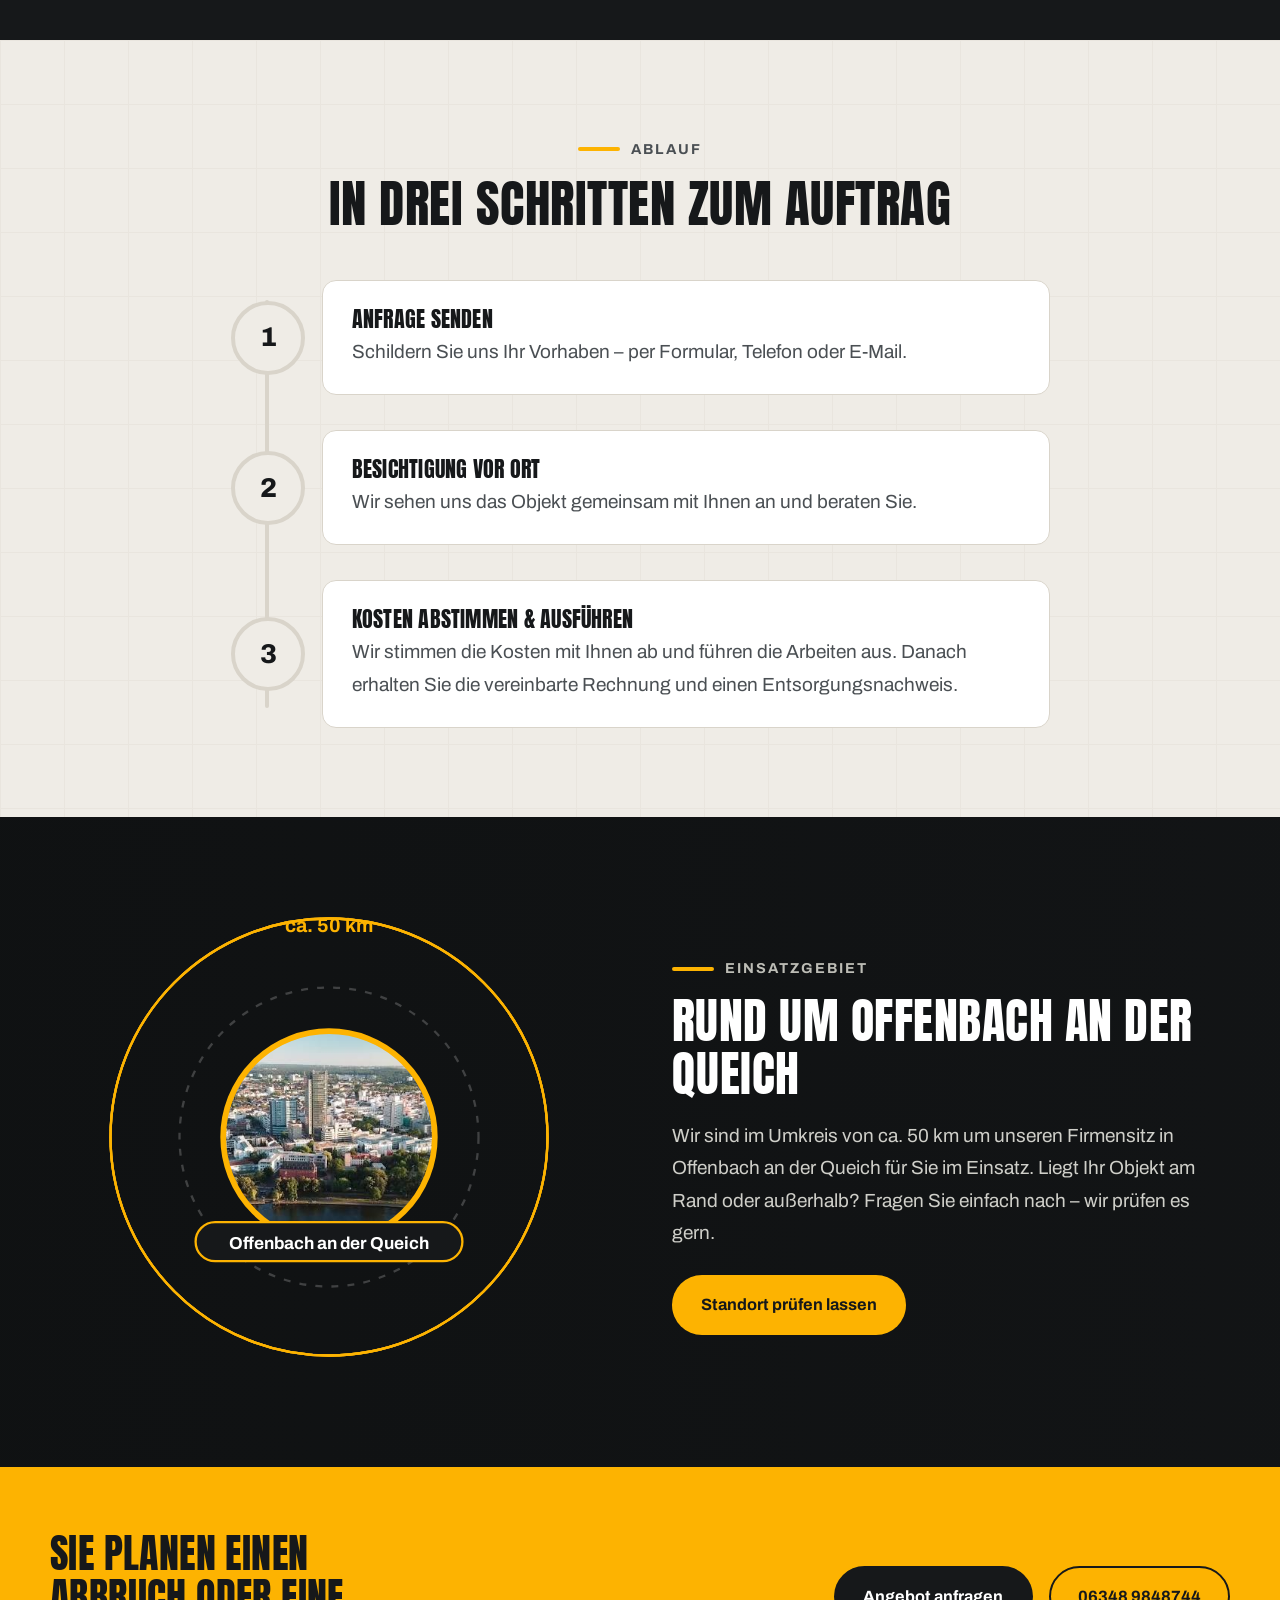
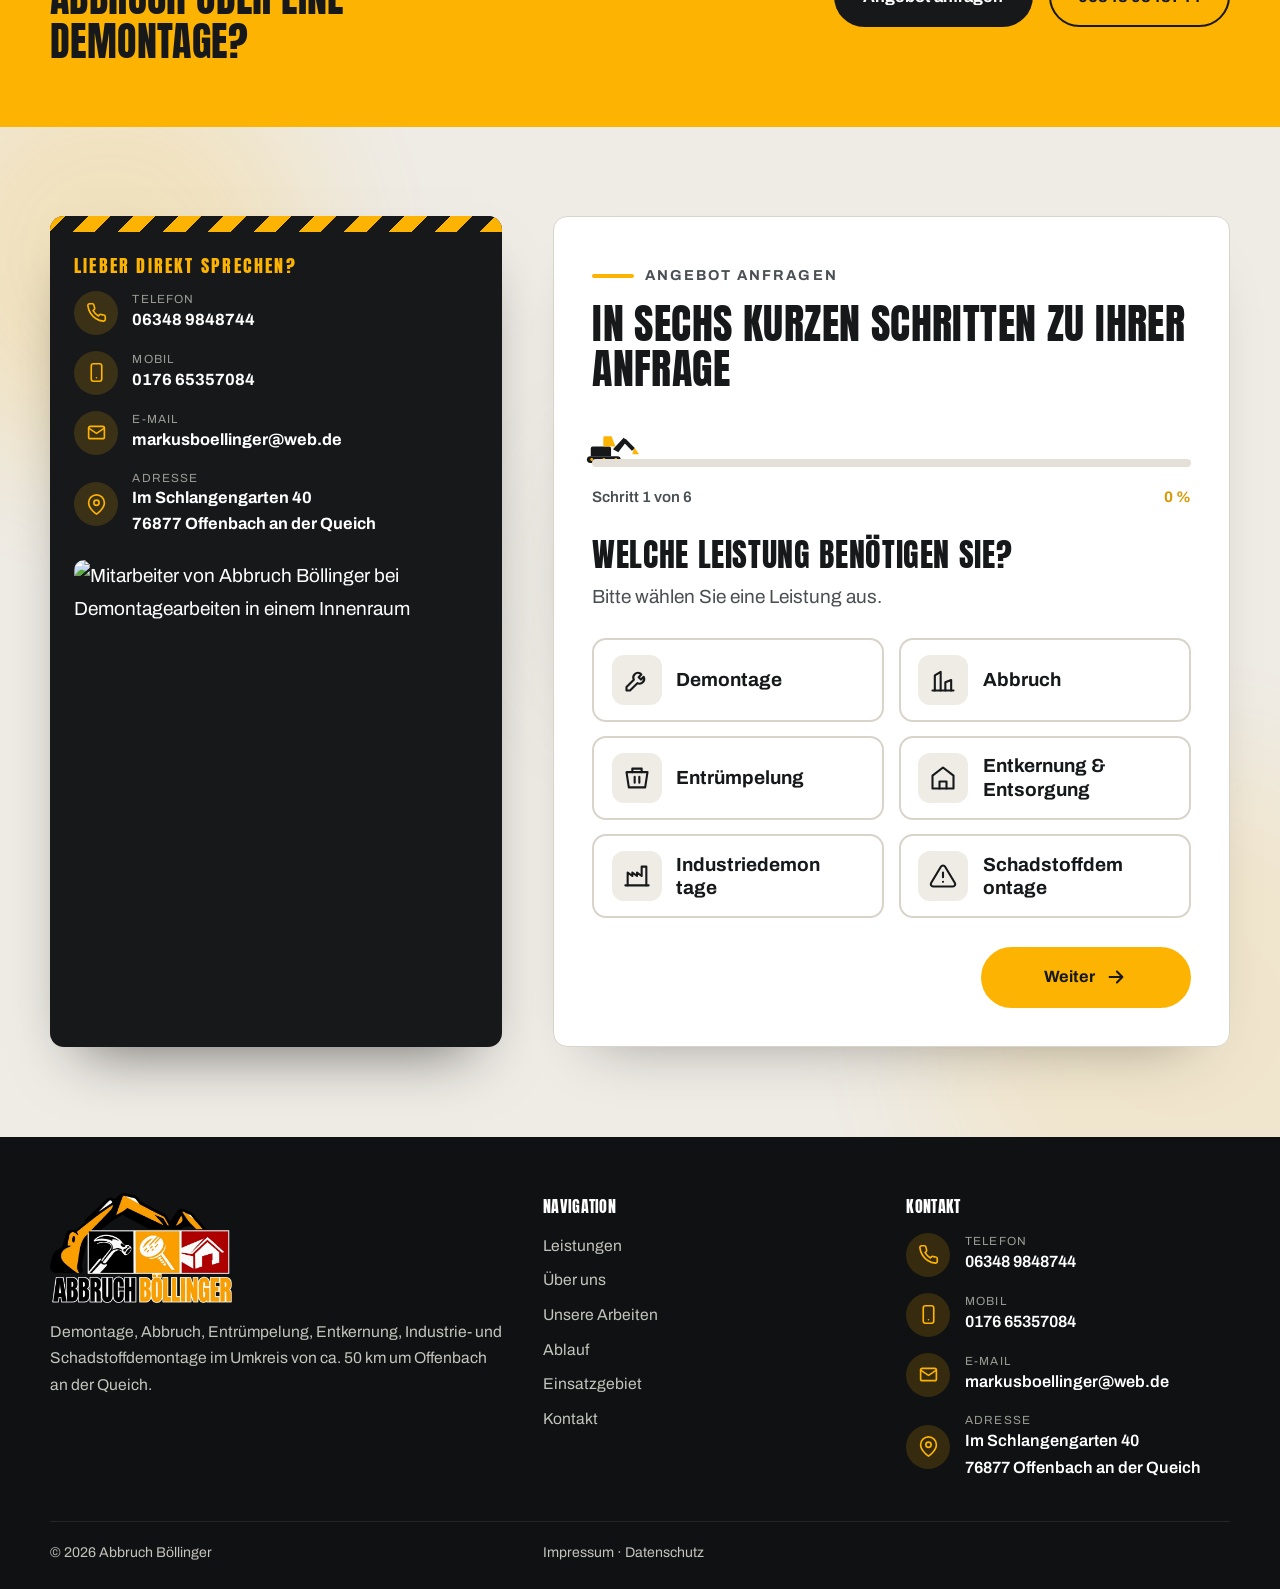
==== commit ead3c5b1: "design2: Antwort-Boxen im Formular gleich hoch, Text vertikal zentriert Co-Authored-By: Claude Opus " ====
--- a/design2.html
+++ b/design2.html
@@ -303,7 +303,8 @@
 @keyframes fin{from{opacity:0;transform:translateX(24px)}to{opacity:1;transform:none}}
 .fq{font-size:clamp(1.5rem,3vw,2rem);font-weight:800;line-height:1.2;padding:0;margin-bottom:.4rem;outline:none}
 .fh{color:var(--grey);margin-bottom:1.5rem}
-.opts{display:grid;grid-template-columns:repeat(2,minmax(0,1fr));gap:.9rem}
+.opts{display:grid;grid-template-columns:repeat(2,minmax(0,1fr));grid-auto-rows:1fr;gap:.9rem}
+.opt{display:flex}.opt label{flex:1 1 auto;height:100%;box-sizing:border-box}
 .opt input{position:absolute;opacity:0;pointer-events:none}
 .opt label{display:flex;align-items:center;gap:.9rem;min-height:84px;padding:.9rem 1.1rem;border:2px solid var(--line);border-radius:var(--r);cursor:pointer;background:var(--white);transition:border-color .25s,background-color .25s,transform .25s var(--ease),box-shadow .25s}
 .opt label:hover{border-color:var(--gold);transform:translateY(-2px)}
